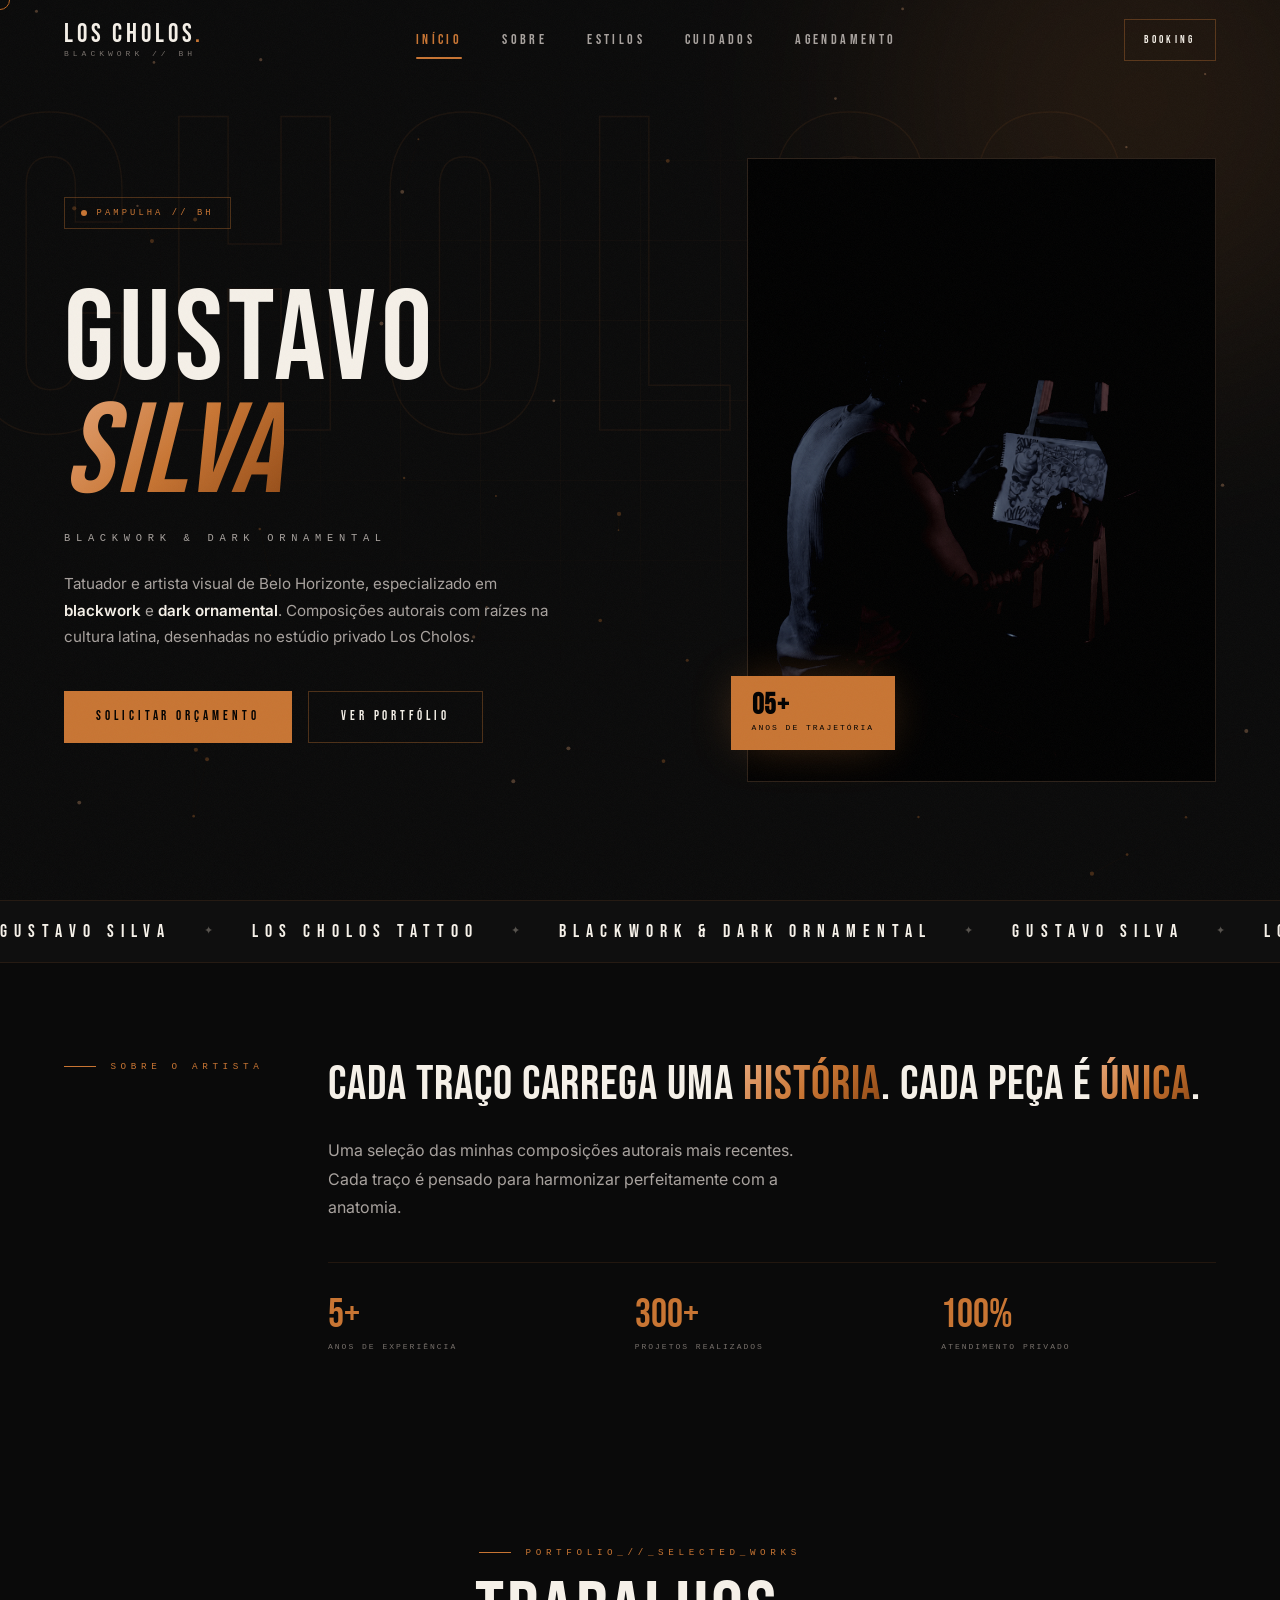
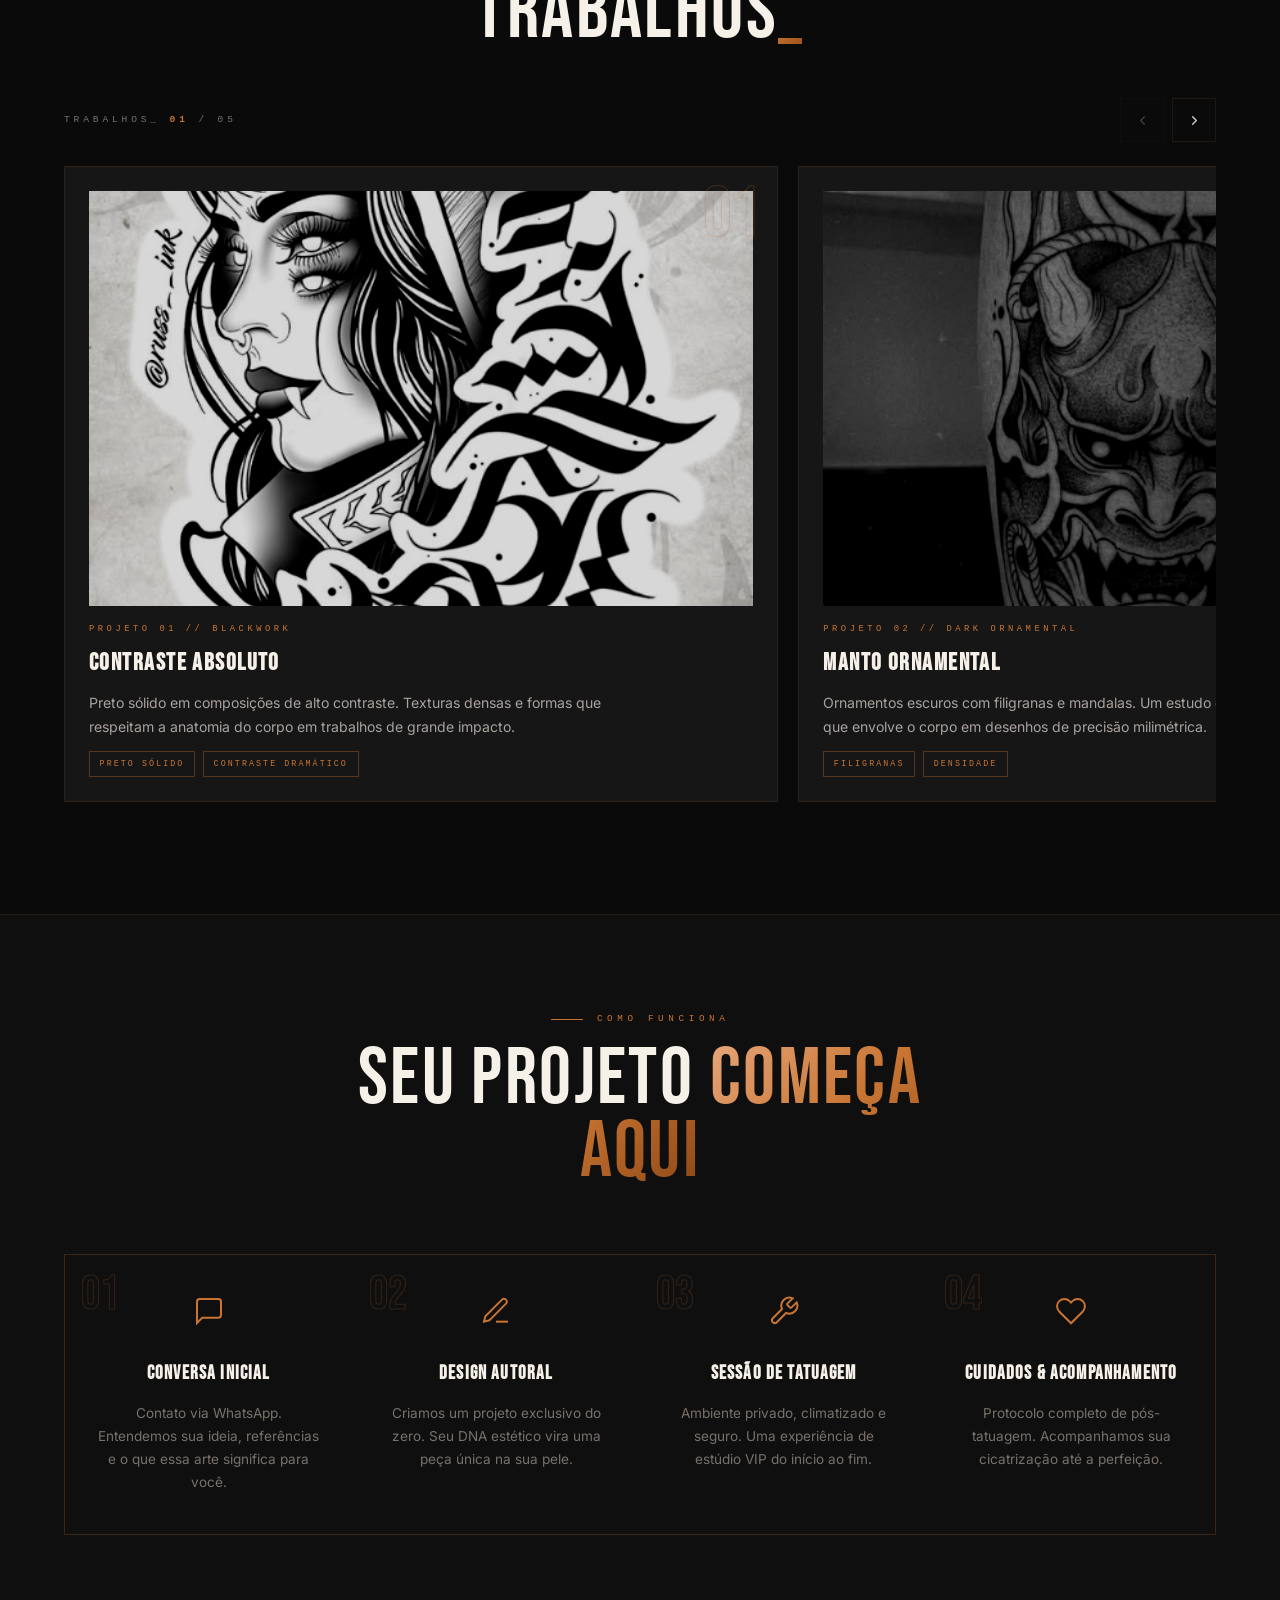
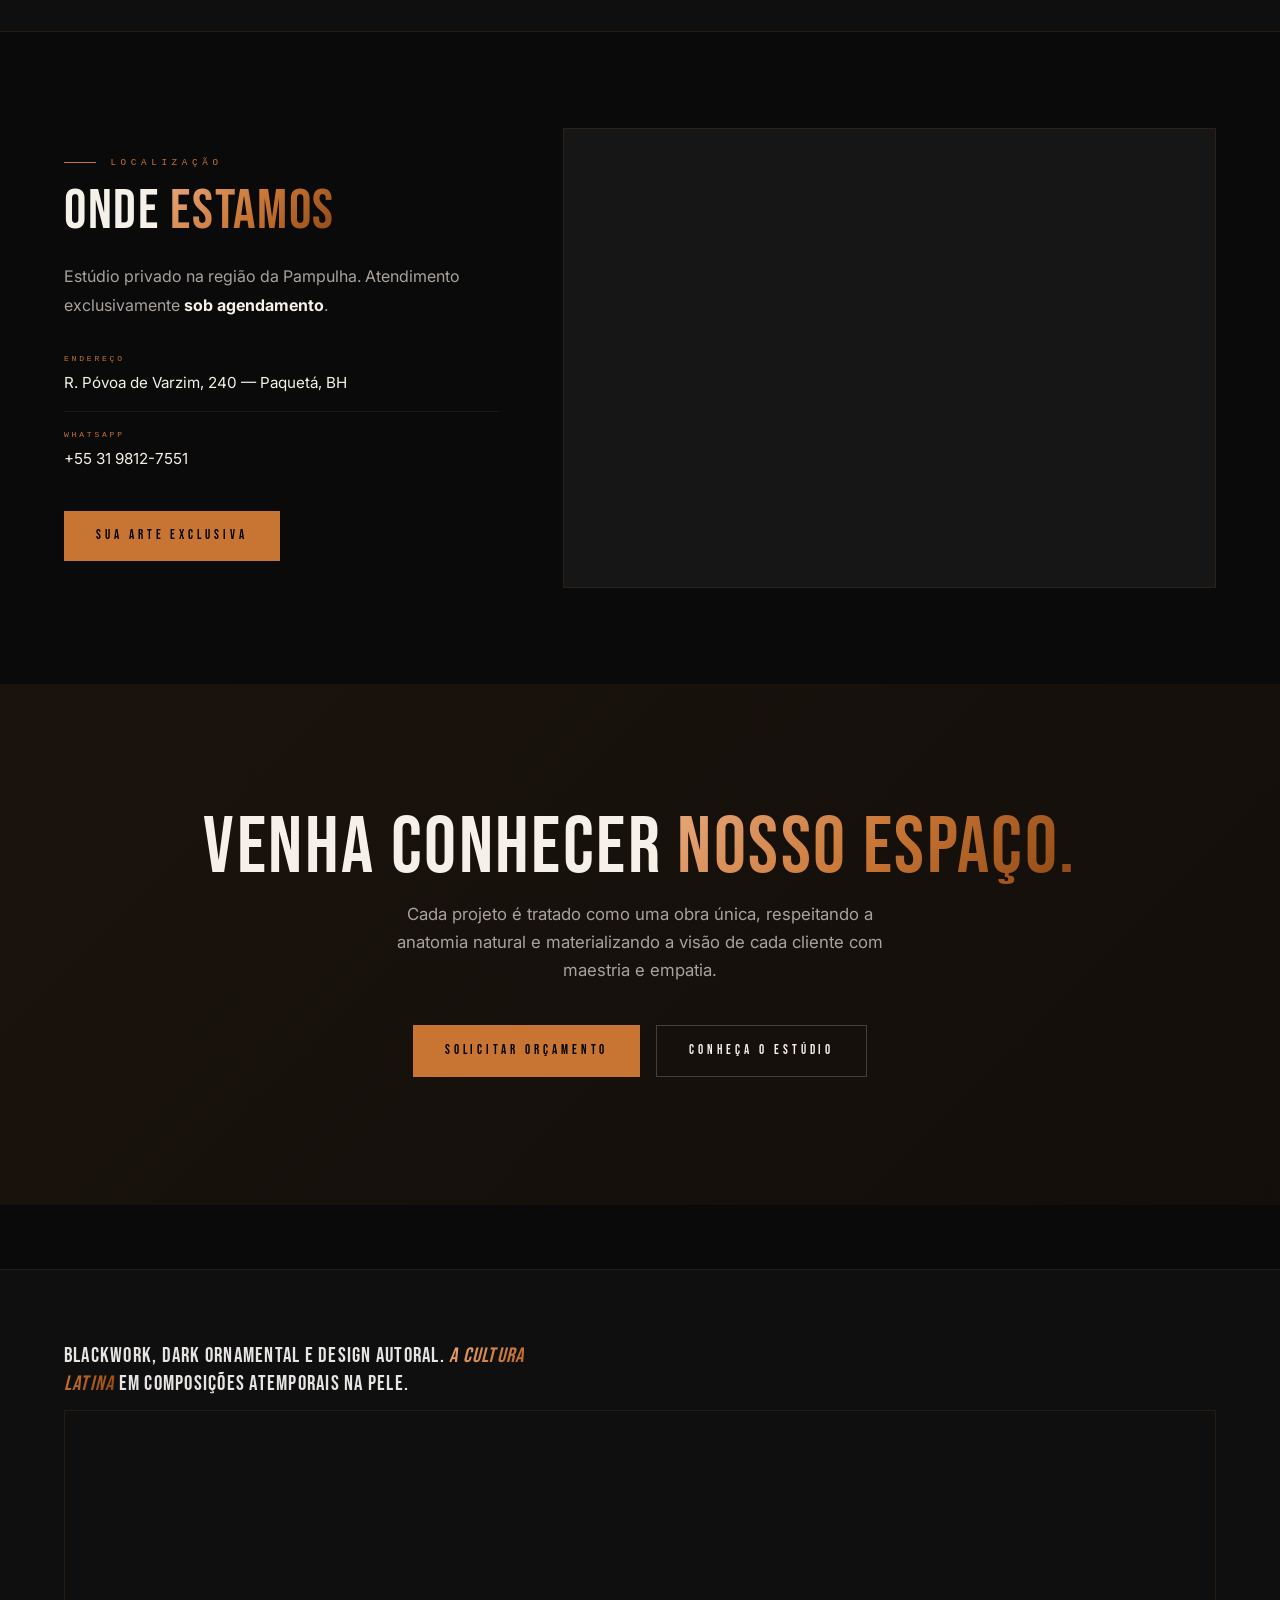
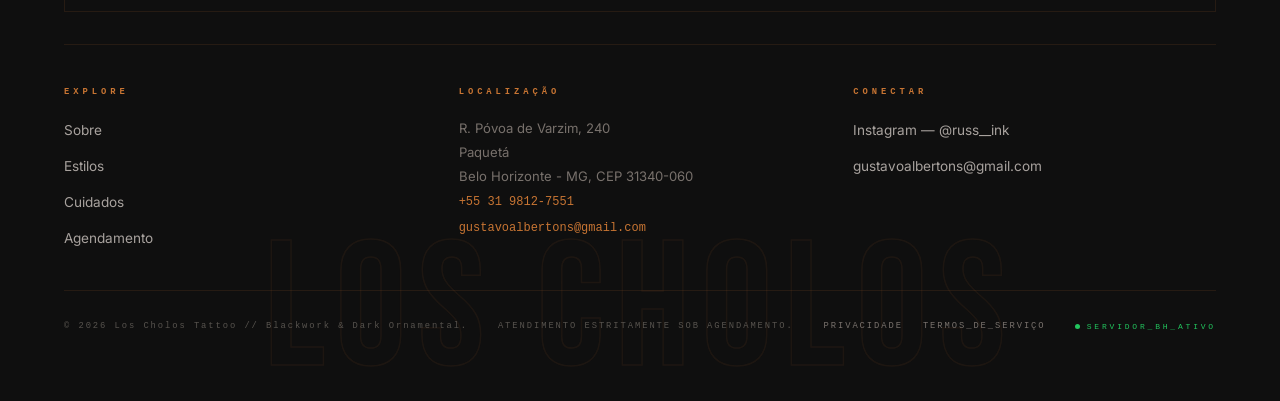
==== index.html @ 82af5a92 "Make phone numbers link to WhatsApp and addresses link to Google Maps" ====
<!DOCTYPE html>
<html lang="pt-BR">
<head>
  <meta charset="UTF-8" />
  <meta name="viewport" content="width=device-width, initial-scale=1.0" />
  <title>Los Cholos Tattoo | Gustavo Silva — Blackwork & Dark Ornamental</title>
  <meta name="description" content="Estúdio privado de tatuagem em Belo Horizonte. Gustavo Silva, especialista em blackwork e dark ornamental. Cultura latina e design autoral. Atendimento sob agendamento." />
  <link rel="icon" href="data:image/svg+xml,%3Csvg xmlns='http://www.w3.org/2000/svg' viewBox='0 0 24 24' fill='%23C87533' stroke='%23000000' stroke-width='1.5' stroke-linecap='round' stroke-linejoin='round'%3E%3Cpath d='M11.562 3.266a.5.5 0 0 1 .876 0L15.39 8.87a1 1 0 0 0 1.516.294L21.183 5.5a.5.5 0 0 1 .798.519l-2.834 10.246a1 1 0 0 1-.956.734H5.81a1 1 0 0 1-.957-.734L2.02 6.02a.5.5 0 0 1 .798-.518l4.276 3.664a1 1 0 0 0 1.516-.294z'/%3E%3C/svg%3E" />
  <link rel="preconnect" href="https://fonts.googleapis.com">
  <link rel="preconnect" href="https://fonts.gstatic.com" crossorigin>
  <link rel="stylesheet" href="https://fonts.googleapis.com/css2?family=Bebas+Neue&family=Inter:wght@300;400;500;600;700&display=swap" />
  <link rel="stylesheet" href="css/style.css" />
</head>
<body data-page="home">

  <!-- ================= PARTICLES CANVAS ================= -->
  <canvas id="particles-canvas"></canvas>

  <!-- ================= HERO ================= -->
  <section class="hero">
    <span class="watermark wm-hero">CHOLOS</span>
    <span class="grid-bg"></span>
    <span class="blob" style="width:520px;height:520px;top:-160px;right:-120px"></span>

    <div class="container">
      <div class="hero-inner">
        <div>
          <div class="badge hero-badge reveal"><span class="dot"></span> PAMPULHA // BH</div>
          <h1 class="h-hero reveal" style="--rd:.1s">Gustavo<br /><span class="grad ital">Silva</span></h1>
          <div class="hero-sub reveal" style="--rd:.2s">Blackwork &amp; Dark Ornamental</div>
          <p class="hero-bio reveal" style="--rd:.3s">
            Tatuador e artista visual de Belo Horizonte, especializado em <strong>blackwork</strong> e <strong>dark ornamental</strong>. Composições autorais com raízes na cultura latina, desenhadas no estúdio privado Los Cholos.
          </p>
          <div class="hero-cta reveal" style="--rd:.4s">
            <a class="btn" data-wa="Olá Gustavo, gostaria de solicitar um orçamento!" target="_blank" rel="noopener">Solicitar Orçamento</a>
            <a class="btn btn-outline" href="https://www.instagram.com/russ__ink/" target="_blank" rel="noopener">Ver Portfólio</a>
          </div>
        </div>

        <div class="hero-visual reveal" style="--rd:.2s">
          <div class="hero-img-wrap frame">
            <img class="hero-img" src="img/artista.png" alt="Gustavo Silva — Tatuador" />
          </div>
          <div class="float-badge">
            <b>05+</b>
            <span>Anos de Trajetória</span>
          </div>
        </div>
      </div>
    </div>
  </section>

  <!-- ================= MARQUEE ================= -->
  <div class="marquee" aria-hidden="true">
    <div class="marquee-track">
      <div class="marquee-group" style="display:flex">
        <span class="marquee-item"><em>Gustavo Silva</em> <span class="star">✦</span> <em>Los Cholos Tattoo</em> <span class="star">✦</span> <em>Blackwork &amp; Dark Ornamental</em> <span class="star">✦</span></span>
        <span class="marquee-item"><em>Gustavo Silva</em> <span class="star">✦</span> <em>Los Cholos Tattoo</em> <span class="star">✦</span> <em>Blackwork &amp; Dark Ornamental</em> <span class="star">✦</span></span>
      </div>
    </div>
  </div>

  <!-- ================= INTRO TEXT ================= -->
  <section class="section intro-section">
    <div class="container">
      <div class="intro-grid">
        <div class="intro-left reveal">
          <span class="eyebrow">Sobre o Artista</span>
        </div>
        <div class="intro-right">
          <h2 class="intro-title reveal" style="--rd:.1s">
            Cada traço carrega uma <span class="grad">história</span>. Cada peça é <span class="grad">única</span>.
          </h2>
          <p class="intro-text reveal" style="--rd:.2s">
            Uma seleção das minhas composições autorais mais recentes. Cada traço é pensado para harmonizar perfeitamente com a anatomia.
          </p>
          <div class="intro-stats reveal" style="--rd:.3s">
            <div class="intro-stat">
              <span class="intro-stat-num" data-count="5" data-suffix="+">0</span>
              <span class="intro-stat-label">Anos de Experiência</span>
            </div>
            <div class="intro-stat">
              <span class="intro-stat-num" data-count="300" data-suffix="+">0</span>
              <span class="intro-stat-label">Projetos Realizados</span>
            </div>
            <div class="intro-stat">
              <span class="intro-stat-num" data-count="100" data-suffix="%">0</span>
              <span class="intro-stat-label">Atendimento Privado</span>
            </div>
          </div>
        </div>
      </div>
    </div>
  </section>

  <!-- ================= FEATURED WORK ================= -->
  <section class="section featured-section">
    <div class="container">
      <div class="featured-header">
        <span class="eyebrow reveal">Portfolio_//_Selected_Works</span>
        <h2 class="h-section reveal" style="--rd:.1s;margin-top:1rem">
          Trabalhos<span class="grad">_</span>
        </h2>
      </div>
      
      <div class="slider reveal" id="projects-slider" data-slider>
        <div class="slider-head">
          <span class="slider-count">Trabalhos_ <b data-slider-current>01</b> / 05</span>
          <div class="slider-nav">
            <button class="slider-btn" data-slider-prev aria-label="Anterior"><svg viewBox="0 0 24 24" fill="none" stroke="currentColor" stroke-width="2" stroke-linecap="round" stroke-linejoin="round"><path d="m15 18-6-6 6-6"/></svg></button>
            <button class="slider-btn" data-slider-next aria-label="Próximo"><svg viewBox="0 0 24 24" fill="none" stroke="currentColor" stroke-width="2" stroke-linecap="round" stroke-linejoin="round"><path d="m9 18 6-6-6-6"/></svg></button>
          </div>
        </div>
        <div class="slider-viewport" data-slider-viewport></div>
      </div>
    </div>
  </section>

  <!-- ================= PROCESSO ================= -->
  <section class="section process-section" style="background:var(--bg-2);border-top:1px solid var(--line);border-bottom:1px solid var(--line)">
    <div class="container">
      <div class="process-header">
        <span class="eyebrow reveal" style="justify-content:center">Como Funciona</span>
        <h2 class="h-section reveal" style="--rd:.1s;margin-top:1rem;text-align:center">
          Seu Projeto <span class="grad">Começa Aqui</span>
        </h2>
      </div>
      
      <div class="process-grid stagger">
        <div class="process-step hover-lift hover-glow" data-cursor="Saiba">
          <div class="process-step-num">01</div>
          <div class="process-step-icon">
            <svg viewBox="0 0 24 24" fill="none" stroke="currentColor" stroke-width="1.5"><path d="M21 15a2 2 0 0 1-2 2H7l-4 4V5a2 2 0 0 1 2-2h14a2 2 0 0 1 2 2z"/></svg>
          </div>
          <h3>Conversa Inicial</h3>
          <p>Contato via WhatsApp. Entendemos sua ideia, referências e o que essa arte significa para você.</p>
        </div>
        
        <div class="process-step hover-lift hover-glow" data-cursor="Veja">
          <div class="process-step-num">02</div>
          <div class="process-step-icon">
            <svg viewBox="0 0 24 24" fill="none" stroke="currentColor" stroke-width="1.5"><path d="M12 20h9"/><path d="M16.5 3.5a2.121 2.121 0 0 1 3 3L7 19l-4 1 1-4L16.5 3.5z"/></svg>
          </div>
          <h3>Design Autoral</h3>
          <p>Criamos um projeto exclusivo do zero. Seu DNA estético vira uma peça única na sua pele.</p>
        </div>
        
        <div class="process-step hover-lift hover-glow" data-cursor="Sinta">
          <div class="process-step-num">03</div>
          <div class="process-step-icon">
            <svg viewBox="0 0 24 24" fill="none" stroke="currentColor" stroke-width="1.5"><path d="M14.7 6.3a1 1 0 0 0 0 1.4l1.6 1.6a1 1 0 0 0 1.4 0l3.77-3.77a6 6 0 0 1-7.94 7.94l-6.91 6.91a2.12 2.12 0 0 1-3-3l6.91-6.91a6 6 0 0 1 7.94-7.94l-3.76 3.76z"/></svg>
          </div>
          <h3>Sessão de Tatuagem</h3>
          <p>Ambiente privado, climatizado e seguro. Uma experiência de estúdio VIP do início ao fim.</p>
        </div>
        
        <div class="process-step hover-lift hover-glow" data-cursor="Cuide">
          <div class="process-step-num">04</div>
          <div class="process-step-icon">
            <svg viewBox="0 0 24 24" fill="none" stroke="currentColor" stroke-width="1.5"><path d="M20.84 4.61a5.5 5.5 0 0 0-7.78 0L12 5.67l-1.06-1.06a5.5 5.5 0 0 0-7.78 7.78l1.06 1.06L12 21.23l7.78-7.78 1.06-1.06a5.5 5.5 0 0 0 0-7.78z"/></svg>
          </div>
          <h3>Cuidados & Acompanhamento</h3>
          <p>Protocolo completo de pós-tatuagem. Acompanhamos sua cicatrização até a perfeição.</p>
        </div>
      </div>
    </div>
  </section>

  <!-- ================= LOCALIZAÇÃO ================= -->
  <section class="section">
    <div class="container">
      <div class="location-grid">
        <div class="location-info reveal">
          <span class="eyebrow">Localização</span>
          <h2 class="h-section" style="margin-top:1rem;font-size:clamp(2rem,5vw,3.5rem)">
            Onde <span class="grad">Estamos</span>
          </h2>
          <p style="color:var(--stone-400);margin-top:1.5rem;line-height:1.8">
            Estúdio privado na região da Pampulha. Atendimento exclusivamente <strong style="color:var(--cream)">sob agendamento</strong>.
          </p>
          <div class="location-details" style="margin-top:2rem">
            <div class="location-detail">
              <span class="location-detail-label">Endereço</span>
              <span class="location-detail-value"><a href="https://maps.google.com/?q=R.+Póvoa+de+Varzim+240+Paquetá+Belo+Horizonte+MG" target="_blank" rel="noopener" style="color:inherit;text-decoration:none">R. Póvoa de Varzim, 240 — Paquetá, BH</a></span>
            </div>
            <div class="location-detail">
              <span class="location-detail-label">WhatsApp</span>
              <span class="location-detail-value"><a href="https://wa.me/553198127551" target="_blank" rel="noopener" style="color:inherit;text-decoration:none">+55 31 9812-7551</a></span>
            </div>
          </div>
          <div style="margin-top:2.5rem">
            <a class="btn" data-wa="Olá Gustavo, gostaria de agendar!" target="_blank" rel="noopener">Sua Arte Exclusiva</a>
          </div>
        </div>
        <div class="location-map reveal" style="--rd:.15s">
          <div class="frame" style="overflow:hidden">
            <iframe 
              src="https://maps.google.com/maps?q=-19.870195,-43.992950&t=&z=17&ie=UTF8&iwloc=&output=embed" 
              width="100%" 
              height="450" 
              style="border:0;filter:grayscale(0.8) brightness(0.9) contrast(1.1)" 
              allowfullscreen="" 
              loading="lazy" 
              referrerpolicy="no-referrer-when-downgrade"
              title="Los Cholos Tattoo — Localização">
            </iframe>
          </div>
        </div>
      </div>
    </div>
  </section>

  <!-- ================= CTA FINAL ================= -->
  <section class="cta-final">
    <div class="cta-final-bg"></div>
    <div class="container" style="text-align:center;position:relative;z-index:1">
      <h2 class="cta-final-title reveal">
        Venha conhecer <span class="grad">Nosso Espaço.</span>
      </h2>
      <p class="cta-final-text reveal" style="--rd:.1s">
        Cada projeto é tratado como uma obra única, respeitando a anatomia natural e materializando a visão de cada cliente com maestria e empatia.
      </p>
      <div class="cta-final-buttons reveal" style="--rd:.2s">
        <a class="btn magnetic" data-cursor="Agendar" data-wa="Olá Gustavo, gostaria de solicitar um orçamento para conhecer o estúdio!" target="_blank" rel="noopener"><span class="magnetic-inner">Solicitar Orçamento</span></a>
        <a class="btn btn-ghost magnetic" data-cursor="Conheça" href="sobre.html"><span class="magnetic-inner">Conheça o Estúdio</span></a>
      </div>
    </div>
  </section>

  <script src="js/data.js"></script>
  <script src="js/main.js"></script>
  <script src="js/particles.js"></script>
</body>
</html>
---- css/style.css ----
/* =========================================================
   LOS CHOLOS TATTOO — Gustavo Silva
   Redesign: Copper / Terracotta palette
   Accent: #C87533 copper | Base: #0a0a0a
   ========================================================= */

@import url('https://fonts.googleapis.com/css2?family=Bebas+Neue&family=Inter:wght@300;400;500;600;700&display=swap');

:root {
  --bg: #0a0a0a;
  --bg-2: #0f0f0f;
  --bg-3: #161616;
  --copper: #C87533;
  --copper-light: #E8A87C;
  --copper-dark: #8B4513;
  --cream: #F5F0E8;
  --white: #ffffff;
  --stone-200: #e7e5e4;
  --stone-300: #d6d3d1;
  --stone-400: #a8a29e;
  --stone-500: #78716c;
  --stone-600: #57534e;
  --stone-800: #292524;
  --red: #ef4444;
  --line: rgba(200, 117, 51, 0.12);
  --line-strong: rgba(200, 117, 51, 0.35);
  --font-display: 'Bebas Neue', Impact, 'Arial Black', sans-serif;
  --font-body: 'Inter', ui-sans-serif, system-ui, sans-serif;
  --font-mono: 'SF Mono', 'Fira Code', 'Cascadia Code', monospace;
  --ease: cubic-bezier(0.16, 1, 0.3, 1);
  --ease-out: cubic-bezier(0.22, 1, 0.36, 1);
}

*, *::before, *::after { box-sizing: border-box; margin: 0; padding: 0; }

html { scroll-behavior: smooth; }

body {
  background: var(--bg);
  color: var(--cream);
  font-family: var(--font-body);
  -webkit-font-smoothing: antialiased;
  overflow-x: hidden;
  line-height: 1.65;
  font-weight: 400;
}

img, video { display: block; max-width: 100%; }

a { color: inherit; text-decoration: none; }

button { font: inherit; color: inherit; background: none; border: 0; cursor: pointer; }

::selection { background: var(--copper); color: #000; }

/* ---------- noise overlay ---------- */
.noise {
  position: fixed;
  inset: 0;
  z-index: 9999;
  pointer-events: none;
  opacity: 0.035;
  background-image: url("data:image/svg+xml,%3Csvg viewBox='0 0 256 256' xmlns='http://www.w3.org/2000/svg'%3E%3Cfilter id='n'%3E%3CfeTurbulence type='fractalNoise' baseFrequency='0.9' numOctaves='4' stitchTiles='stitch'/%3E%3C/filter%3E%3Crect width='100%25' height='100%25' filter='url(%23n)' opacity='1'/%3E%3C/svg%3E");
  background-size: 180px;
}

/* ---------- grid background ---------- */
.grid-bg {
  position: absolute;
  inset: 0;
  pointer-events: none;
  background-image:
    linear-gradient(to right, rgba(200, 117, 51, 0.04) 1px, transparent 1px),
    linear-gradient(to bottom, rgba(200, 117, 51, 0.04) 1px, transparent 1px);
  background-size: 80px 80px;
  mask-image: radial-gradient(ellipse 60% 50% at 50% 40%, #000 20%, transparent 70%);
  -webkit-mask-image: radial-gradient(ellipse 60% 50% at 50% 40%, #000 20%, transparent 70%);
}

/* ---------- blob ---------- */
.blob {
  position: absolute;
  border-radius: 50%;
  filter: blur(120px);
  pointer-events: none;
  opacity: 0.12;
  background: var(--copper);
}

/* ---------- layout ---------- */
.container { width: 100%; max-width: 78rem; margin: 0 auto; padding: 0 1.5rem; }
@media (min-width: 1024px) { .container { padding: 0 3rem; } }

.grid-2 { display: grid; gap: 3rem; align-items: start; }
@media (min-width: 1024px) { .grid-2 { grid-template-columns: 1fr 1fr; gap: 4rem; } }

.grid-3 { display: grid; gap: 1.5rem; }
@media (min-width: 768px) { .grid-3 { grid-template-columns: repeat(3, 1fr); } }

section { position: relative; }

/* ---------- HEADER ---------- */
.site-header {
  position: fixed;
  top: 0; left: 0; right: 0;
  z-index: 100;
  transition: all 0.5s var(--ease);
  border-bottom: 1px solid transparent;
}
.site-header.scrolled {
  background: rgba(10, 10, 10, 0.92);
  -webkit-backdrop-filter: blur(20px);
  backdrop-filter: blur(20px);
  border-color: var(--line);
}
.header-inner {
  display: flex;
  align-items: center;
  justify-content: space-between;
  height: 80px;
}

/* logo */
.logo { display: flex; flex-direction: column; line-height: 1; gap: 3px; }
.logo-name {
  font-family: var(--font-display);
  font-size: 1.6rem;
  letter-spacing: 0.15em;
  text-transform: uppercase;
  color: var(--cream);
}
.logo-name .dot { color: var(--copper); }
.logo-tag {
  font-family: var(--font-mono);
  font-size: 0.5rem;
  letter-spacing: 0.5em;
  color: var(--stone-500);
  text-transform: uppercase;
}

/* nav */
.nav-desktop { display: none; align-items: center; gap: 2.5rem; }
.nav-link {
  position: relative;
  font-family: var(--font-display);
  font-size: 0.85rem;
  letter-spacing: 0.25em;
  text-transform: uppercase;
  color: var(--stone-400);
  padding: 0.5rem 0;
  transition: color 0.3s;
}
.nav-link:hover { color: var(--white); }
.nav-link.active { color: var(--copper); }
.nav-link.active::after {
  content: "";
  position: absolute;
  left: 0; right: 0; bottom: 0;
  height: 2px;
  background: var(--copper);
  border-radius: 1px;
}

.header-actions { display: flex; align-items: center; gap: 1rem; }
.header-actions .icon-link { color: var(--stone-300); transition: color 0.3s; display: none; }
.header-actions .icon-link:hover { color: var(--copper); }

/* ---------- BUTTONS ---------- */
.btn {
  position: relative;
  display: inline-flex;
  align-items: center;
  justify-content: center;
  gap: 0.6rem;
  padding: 0.9rem 2rem;
  background: var(--copper);
  color: #000;
  font-family: var(--font-display);
  font-size: 0.82rem;
  letter-spacing: 0.3em;
  text-transform: uppercase;
  border-radius: 0;
  overflow: hidden;
  isolation: isolate;
  transition: all 0.4s var(--ease);
  white-space: nowrap;
}
.btn::before {
  content: "";
  position: absolute;
  inset: 0;
  z-index: -1;
  background: var(--copper-dark);
  transform: scaleX(0);
  transform-origin: right;
  transition: transform 0.5s var(--ease);
}
.btn:hover { color: var(--cream); }
.btn:hover::before { transform: scaleX(1); transform-origin: left; }
.btn svg { width: 14px; height: 14px; flex-shrink: 0; }

.btn-outline {
  background: transparent;
  color: var(--cream);
  border: 1px solid var(--line-strong);
}
.btn-outline::before { background: var(--copper); }
.btn-outline:hover { color: #000; }

.btn-sm { padding: 0.65rem 1.2rem; font-size: 0.7rem; }

/* burger */
.burger {
  display: flex;
  flex-direction: column;
  gap: 5px;
  padding: 8px;
}
.burger span {
  width: 24px; height: 2px;
  background: var(--cream);
  transition: transform 0.4s var(--ease), opacity 0.3s;
  border-radius: 1px;
}
.burger.open span:nth-child(1) { transform: translateY(7px) rotate(45deg); }
.burger.open span:nth-child(2) { opacity: 0; }
.burger.open span:nth-child(3) { transform: translateY(-7px) rotate(-45deg); }

@media (min-width: 1024px) {
  .nav-desktop { display: flex; }
  .header-actions .icon-link { display: inline-flex; }
  .burger { display: none; }
}

/* ---------- MOBILE DRAWER ---------- */
.drawer {
  position: fixed;
  inset: 0;
  z-index: 99;
  background: rgba(10, 10, 10, 0.98);
  -webkit-backdrop-filter: blur(24px);
  backdrop-filter: blur(24px);
  display: flex;
  flex-direction: column;
  justify-content: space-between;
  padding: 100px 2rem 2.5rem;
  transform: translateX(100%);
  transition: transform 0.6s var(--ease-out);
}
.drawer.open { transform: translateX(0); }
.drawer-nav { display: flex; flex-direction: column; gap: 0.25rem; }
.drawer-nav a {
  font-family: var(--font-display);
  font-size: 2.8rem;
  letter-spacing: 0.08em;
  text-transform: uppercase;
  padding: 0.35rem 0;
  color: var(--stone-400);
  transition: color 0.3s, transform 0.3s var(--ease);
  display: flex;
  align-items: baseline;
  gap: 1rem;
}
.drawer-nav a small {
  font-family: var(--font-mono);
  font-size: 0.55rem;
  letter-spacing: 0.2em;
  color: var(--copper);
}
.drawer-nav a:hover, .drawer-nav a.active { color: var(--white); transform: translateX(10px); }
.drawer-social {
  border-top: 1px solid var(--line);
  padding-top: 1.5rem;
  display: flex;
  flex-direction: column;
  gap: 0.75rem;
}
.drawer-social .label {
  font-family: var(--font-mono);
  font-size: 0.55rem;
  letter-spacing: 0.4em;
  color: var(--stone-500);
}
.drawer-social a {
  font-family: var(--font-display);
  letter-spacing: 0.15em;
  color: var(--stone-300);
}
.drawer-social a:hover { color: var(--copper); }

/* ---------- BADGES ---------- */
.badge {
  display: inline-flex;
  align-items: center;
  gap: 0.6rem;
  padding: 0.5rem 1rem;
  border: 1px solid var(--line-strong);
  font-family: var(--font-mono);
  font-size: 0.55rem;
  letter-spacing: 0.35em;
  text-transform: uppercase;
  color: var(--copper);
}
.badge .dot {
  width: 6px; height: 6px;
  border-radius: 50%;
  background: var(--copper);
  animation: pulse 2s infinite;
}
@keyframes pulse {
  0%, 100% { box-shadow: 0 0 0 0 rgba(200, 117, 51, 0.5); opacity: 1; }
  50% { box-shadow: 0 0 0 6px rgba(200, 117, 51, 0); opacity: 0.6; }
}

.eyebrow {
  font-family: var(--font-mono);
  font-size: 0.58rem;
  letter-spacing: 0.5em;
  text-transform: uppercase;
  color: var(--copper);
  display: flex;
  align-items: center;
  gap: 0.9rem;
}
.eyebrow::before { content: ""; width: 32px; height: 1px; background: var(--copper); }

/* ---------- HEADINGS ---------- */
.grad {
  background: linear-gradient(135deg, var(--copper-light) 0%, var(--copper) 50%, var(--copper-dark) 100%);
  -webkit-background-clip: text;
  background-clip: text;
  color: transparent;
}

.h-hero {
  font-family: var(--font-display);
  font-size: clamp(3.5rem, 11vw, 8rem);
  font-weight: 400;
  line-height: 0.88;
  letter-spacing: 0.04em;
  text-transform: uppercase;
}
.h-hero .ital { font-style: italic; letter-spacing: 0.02em; }

.h-section {
  font-family: var(--font-display);
  font-size: clamp(2.6rem, 7vw, 5rem);
  font-weight: 400;
  line-height: 0.92;
  letter-spacing: 0.03em;
  text-transform: uppercase;
}
.h-page {
  font-family: var(--font-display);
  font-size: clamp(3rem, 8vw, 6rem);
  font-weight: 400;
  line-height: 0.88;
  letter-spacing: 0.04em;
  text-transform: uppercase;
}

/* ---------- WATERMARK ---------- */
.watermark {
  position: absolute;
  z-index: 0;
  font-family: var(--font-display);
  font-weight: 400;
  line-height: 1;
  letter-spacing: 0.06em;
  color: transparent;
  -webkit-text-stroke: 1.5px rgba(200, 117, 51, 0.08);
  opacity: 1;
  pointer-events: none;
  user-select: none;
  white-space: nowrap;
}
.wm-hero { top: 8%; left: -3%; font-size: 35vw; }
.wm-page { top: 5%; right: -5%; font-size: 28vw; }
.wm-footer { font-size: 14vw; left: 50%; transform: translateX(-50%); bottom: 0; }

/* ---------- HERO ---------- */
.hero {
  min-height: 100vh;
  display: flex;
  align-items: center;
  padding: 100px 0 60px;
  overflow: hidden;
}
.hero-inner {
  position: relative;
  z-index: 1;
  display: grid;
  gap: 3rem;
  align-items: center;
}
@media (min-width: 1024px) { .hero-inner { grid-template-columns: 1.15fr 0.85fr; } }

.hero-badge { margin-bottom: 2rem; }

.hero h1 { margin: 1.5rem 0 1.2rem; }

.hero-sub {
  font-family: var(--font-mono);
  font-size: 0.65rem;
  letter-spacing: 0.55em;
  text-transform: uppercase;
  color: var(--stone-400);
}

.hero-bio {
  color: var(--stone-400);
  max-width: 32rem;
  margin: 1.5rem 0 2.5rem;
  font-size: 0.95rem;
  line-height: 1.75;
}
.hero-bio strong { color: var(--cream); font-weight: 600; }

.hero-cta { display: flex; flex-wrap: wrap; gap: 1rem; }

/* artist portrait */
.hero-visual { position: relative; }
.hero-img-wrap {
  position: relative;
  overflow: hidden;
}
.hero-img-wrap::after {
  content: "";
  position: absolute; inset: 0;
  background: linear-gradient(to top, var(--bg) 2%, transparent 35%);
}
.hero-img {
  width: 100%;
  aspect-ratio: 3 / 4;
  object-fit: cover;
  filter: grayscale(0.85) brightness(0.8) contrast(1.15);
  transition: filter 0.8s var(--ease);
}
.hero-img-wrap:hover .hero-img { filter: grayscale(0) brightness(1) contrast(1); }

.float-badge {
  position: absolute;
  left: -1rem; bottom: 2rem;
  background: var(--copper);
  color: #000;
  padding: 1rem 1.3rem;
  display: flex;
  flex-direction: column;
  z-index: 2;
  animation: float 6s ease-in-out infinite;
  box-shadow: 0 0 50px -12px rgba(200, 117, 51, 0.45);
}
.float-badge b {
  font-family: var(--font-display);
  font-size: 1.8rem;
  letter-spacing: 0.02em;
  line-height: 1;
}
.float-badge span {
  font-family: var(--font-mono);
  font-size: 0.5rem;
  letter-spacing: 0.25em;
  text-transform: uppercase;
}
@keyframes float { 0%, 100% { transform: translateY(0); } 50% { transform: translateY(-10px); } }

/* ---------- MARQUEE ---------- */
.marquee {
  overflow: hidden;
  border-top: 1px solid var(--line);
  border-bottom: 1px solid var(--line);
  padding: 1rem 0;
  background: var(--bg-2);
}
.marquee-track {
  display: flex;
  width: max-content;
  animation: marquee 35s linear infinite;
}
.marquee:hover .marquee-track { animation-play-state: paused; }
.marquee-item {
  display: flex;
  align-items: center;
  gap: 2rem;
  padding-right: 2rem;
  font-family: var(--font-display);
  font-size: 1.1rem;
  letter-spacing: 0.4em;
  text-transform: uppercase;
  color: var(--copper);
  white-space: nowrap;
}
.marquee-item em { font-style: normal; color: var(--cream); }
.marquee-item .star { color: var(--stone-600); font-size: 0.7rem; }
@keyframes marquee { to { transform: translateX(-50%); } }

/* ---------- REVEAL ---------- */
.reveal {
  opacity: 0;
  transform: translateY(24px);
  transition: opacity 0.8s var(--ease-out), transform 0.8s var(--ease-out);
  transition-delay: var(--rd, 0s);
}
.reveal.is-visible { opacity: 1; transform: none; }

/* ---------- SECTION ---------- */
.section { padding: 6rem 0; }
.section-head { margin-bottom: 3rem; }
.section-head .eyebrow { margin-bottom: 1.2rem; }

/* ---------- FRAME / CARD ---------- */
.frame {
  position: relative;
  border: 1px solid var(--line);
  background: var(--bg-3);
  transition: border-color 0.5s var(--ease), transform 0.5s var(--ease);
}
.frame:hover { border-color: var(--line-strong); }

.frame::before, .frame::after {
  content: "";
  position: absolute;
  width: 0; height: 0;
  border: 2px solid var(--copper);
  opacity: 0;
  transition: all 0.5s var(--ease);
  z-index: 3;
  pointer-events: none;
}
.frame::before { top: -2px; left: -2px; border-right: 0; border-bottom: 0; }
.frame::after { bottom: -2px; right: -2px; border-left: 0; border-top: 0; }
.frame:hover::before, .frame:hover::after { width: 40px; height: 40px; opacity: 1; }

.overlay-slide {
  position: relative;
  overflow: hidden;
}
.overlay-slide::before {
  content: "";
  position: absolute;
  inset: 0;
  z-index: 1;
  background: linear-gradient(to bottom, rgba(200, 117, 51, 0.1), transparent);
  transform: translateY(-101%);
  transition: transform 0.6s var(--ease);
  pointer-events: none;
}
.overlay-slide:hover::before { transform: translateY(0); }

/* ---------- NUMBERED LIST ---------- */
.num-list { display: grid; gap: 0; }
.num-item {
  display: grid;
  grid-template-columns: auto 1fr;
  gap: 1.5rem;
  padding: 1.5rem 0;
  border-bottom: 1px solid var(--line);
  transition: border-color 0.4s;
}
.num-item:first-child { padding-top: 0; }
.num-item:hover { border-color: var(--line-strong); }
.num-item .n {
  font-family: var(--font-mono);
  font-size: 0.65rem;
  letter-spacing: 0.2em;
  color: var(--copper);
  padding-top: 0.3rem;
}
.num-item h3 {
  font-family: var(--font-display);
  font-size: 1.3rem;
  letter-spacing: 0.06em;
  text-transform: uppercase;
  margin-bottom: 0.35rem;
}
.num-item p { color: var(--stone-500); max-width: 38rem; font-size: 0.9rem; line-height: 1.7; }

/* ---------- TAGS ---------- */
.tags { display: flex; flex-wrap: wrap; gap: 0.5rem; margin-top: 0.75rem; }
.tag {
  font-family: var(--font-mono);
  font-size: 0.52rem;
  letter-spacing: 0.25em;
  text-transform: uppercase;
  border: 1px solid var(--line-strong);
  color: var(--copper);
  padding: 0.35rem 0.6rem;
  transition: all 0.3s;
}
.tag:hover { background: var(--copper); color: #000; }

/* ---------- GALLERY ---------- */
.gallery-grid {
  display: grid;
  grid-template-columns: repeat(auto-fit, minmax(220px, 1fr));
  gap: 1rem;
}

.gallery-item { overflow: hidden; position: relative; }
.gallery-item img {
  width: 100%;
  aspect-ratio: 3 / 4;
  object-fit: cover;
  filter: grayscale(0.8) brightness(0.82) contrast(1.12);
  transition: filter 0.6s var(--ease), transform 0.8s var(--ease);
}
.gallery-item:hover img { filter: grayscale(0) brightness(1) contrast(1); transform: scale(1.03); }

/* ---------- SLIDER ---------- */
.slider { position: relative; }
.slider-viewport {
  display: flex;
  overflow-x: auto;
  scroll-snap-type: x mandatory;
  gap: 1.25rem;
  padding-bottom: 1rem;
  scrollbar-width: none;
  scroll-behavior: smooth;
}
.slider-viewport::-webkit-scrollbar { display: none; }
.slide {
  scroll-snap-align: start;
  flex: 0 0 100%;
  max-width: 100%;
}
@media (min-width: 768px) { .slide { flex: 0 0 62%; } }

.slider-head { display: flex; align-items: center; justify-content: space-between; margin-bottom: 1.5rem; }
.slider-count {
  font-family: var(--font-mono);
  font-size: 0.6rem;
  letter-spacing: 0.4em;
  color: var(--stone-500);
  text-transform: uppercase;
}
.slider-count b { color: var(--copper); font-weight: 600; }
.slider-nav { display: flex; gap: 0.5rem; }
.slider-btn {
  width: 44px; height: 44px;
  border: 1px solid var(--line);
  display: flex; align-items: center; justify-content: center;
  color: var(--stone-300);
  transition: all 0.3s;
}
.slider-btn:hover { border-color: var(--copper); color: var(--copper); }
.slider-btn:disabled { opacity: 0.25; pointer-events: none; }
.slider-btn svg { width: 15px; height: 15px; }

/* project card */
.project-card { position: relative; padding: 1.5rem; overflow: hidden; }
.project-num {
  position: absolute;
  top: 0.75rem; right: 1rem;
  font-family: var(--font-display);
  font-size: 4.5rem;
  color: transparent;
  -webkit-text-stroke: 1px rgba(200, 117, 51, 0.25);
  line-height: 1;
  z-index: 2;
  pointer-events: none;
}
.project-media { overflow: hidden; position: relative; background: #000; }
.project-media img {
  width: 100%;
  aspect-ratio: 16 / 10;
  object-fit: cover;
  filter: grayscale(0.8) brightness(0.8) contrast(1.15);
  transition: filter 0.6s var(--ease);
}
.project-card:hover .project-media img { filter: grayscale(0) brightness(1) contrast(1); }
.project-label {
  font-family: var(--font-mono);
  font-size: 0.55rem;
  letter-spacing: 0.4em;
  text-transform: uppercase;
  color: var(--copper);
  margin: 1rem 0 0.4rem;
}
.project-card h3 {
  font-family: var(--font-display);
  font-size: 1.5rem;
  letter-spacing: 0.06em;
  text-transform: uppercase;
}
.project-card p { color: var(--stone-400); font-size: 0.88rem; margin-top: 0.5rem; max-width: 34rem; line-height: 1.7; }

/* ---------- STATS ---------- */
.stats {
  background: var(--copper);
  color: #000;
  display: grid;
  grid-template-columns: repeat(3, 1fr);
}
.stats-item { padding: 2rem 1.25rem; text-align: center; border-right: 1px solid rgba(0, 0, 0, 0.12); }
.stats-item:last-child { border-right: 0; }
.stats-item b {
  display: block;
  font-family: var(--font-display);
  font-size: 3.2rem;
  letter-spacing: 0.02em;
  line-height: 1;
}
.stats-item span {
  font-family: var(--font-mono);
  font-size: 0.55rem;
  letter-spacing: 0.3em;
  text-transform: uppercase;
  margin-top: 0.3rem;
  display: block;
}
@media (max-width: 640px) { .stats-item b { font-size: 2.4rem; } }

/* ---------- VALUE CARDS ---------- */
.value-grid { display: grid; grid-template-columns: 1fr; gap: 1rem; }
@media (min-width: 768px) { .value-grid { grid-template-columns: repeat(2, 1fr); } }
@media (min-width: 1024px) { .value-grid { grid-template-columns: repeat(4, 1fr); } }
.value-card { padding: 1.75rem 1.5rem; }
.value-card .icon { color: var(--copper); margin-bottom: 1rem; }
.value-card .icon svg { width: 24px; height: 24px; }
.value-card h3 {
  font-family: var(--font-display);
  font-size: 1.05rem;
  letter-spacing: 0.08em;
  text-transform: uppercase;
  margin-bottom: 0.5rem;
}
.value-card p { color: var(--stone-500); font-size: 0.85rem; line-height: 1.7; }

/* ---------- CHECKLIST ---------- */
.checklist { display: grid; gap: 0.7rem; margin-top: 1.5rem; }
.checklist li {
  display: flex;
  align-items: center;
  gap: 0.8rem;
  font-family: var(--font-mono);
  font-size: 0.65rem;
  letter-spacing: 0.2em;
  text-transform: uppercase;
  color: var(--stone-300);
}
.checklist li::before {
  content: "\2713";
  width: 18px;
  height: 18px;
  flex-shrink: 0;
  display: inline-flex;
  align-items: center;
  justify-content: center;
  border: 1px solid var(--copper);
  color: var(--copper);
  font-size: 0.65rem;
}

/* ---------- CARE CARDS ---------- */
.care-grid { display: grid; grid-template-columns: 1fr; gap: 1rem; }
@media (min-width: 768px) { .care-grid { grid-template-columns: repeat(3, 1fr); } }
.care-card { padding: 1.75rem 1.5rem; }
.care-card .step {
  font-family: var(--font-mono);
  font-size: 0.55rem;
  letter-spacing: 0.35em;
  color: var(--copper);
}
.care-card h3 {
  font-family: var(--font-display);
  font-size: 1.25rem;
  letter-spacing: 0.06em;
  text-transform: uppercase;
  margin: 0.6rem 0 0.5rem;
}
.care-card p { color: var(--stone-500); font-size: 0.88rem; line-height: 1.7; }

/* ---------- DANGER ZONE ---------- */
.danger {
  border: 1px solid rgba(239, 68, 68, 0.2);
  background: rgba(239, 68, 68, 0.03);
  padding: 2rem 1.75rem;
}
.danger-head { display: flex; align-items: center; gap: 0.8rem; margin-bottom: 1.5rem; }
.danger-head svg { width: 22px; height: 22px; color: var(--red); }
.danger-head h3 {
  font-family: var(--font-display);
  font-size: 1.4rem;
  letter-spacing: 0.06em;
  text-transform: uppercase;
  color: var(--red);
}
.danger ul { display: grid; gap: 0.8rem; }
@media (min-width: 768px) { .danger ul { grid-template-columns: repeat(2, 1fr); } }
.danger li {
  display: flex; gap: 0.6rem; align-items: flex-start;
  color: var(--stone-300); font-size: 0.9rem;
  padding-left: 1rem;
  position: relative;
}
.danger li::before { content: "\00D7"; position: absolute; left: 0; color: var(--red); font-weight: 700; }

/* ---------- FORM ---------- */
.form-card { padding: 2rem 1.75rem; }
@media (min-width: 768px) { .form-card { padding: 3rem 2.5rem; } }
.form-grid { display: grid; grid-template-columns: 1fr; gap: 1.25rem; }
@media (min-width: 768px) { .form-grid { grid-template-columns: 1fr 1fr; } }
.field { display: flex; flex-direction: column; gap: 0.5rem; }
.field.full { grid-column: 1 / -1; }
.field label {
  font-family: var(--font-mono);
  font-size: 0.55rem;
  letter-spacing: 0.35em;
  text-transform: uppercase;
  color: var(--stone-500);
}
.field input, .field select, .field textarea {
  background: var(--bg);
  border: 1px solid var(--line);
  color: var(--cream);
  padding: 0.85rem 1rem;
  font-family: var(--font-mono);
  font-size: 0.65rem;
  letter-spacing: 0.12em;
  text-transform: uppercase;
  border-radius: 0;
  outline: none;
  transition: border-color 0.3s, box-shadow 0.3s;
  width: 100%;
  -webkit-appearance: none;
  appearance: none;
}
.field input:focus, .field select:focus, .field textarea:focus {
  border-color: var(--copper);
  box-shadow: 0 0 0 1px rgba(200, 117, 51, 0.3);
}
.field input::placeholder, .field textarea::placeholder { color: var(--stone-600); }
.field select {
  background-image: url("data:image/svg+xml,%3Csvg xmlns='http://www.w3.org/2000/svg' width='12' height='12' viewBox='0 0 24 24' fill='none' stroke='%23a8a29e' stroke-width='2'%3E%3Cpath d='m6 9 6 6 6-6'/%3E%3C/svg%3E");
  background-repeat: no-repeat;
  background-position: right 1rem center;
  padding-right: 2.4rem;
  cursor: pointer;
}
.field select option { background: var(--bg-3); color: var(--cream); text-transform: none; }
.field textarea { resize: vertical; min-height: 110px; }
.form-submit { margin-top: 1.5rem; width: 100%; }

/* ---------- CONTACT CARDS ---------- */
.contact-grid { display: grid; grid-template-columns: 1fr; gap: 1rem; margin-bottom: 2rem; }
@media (min-width: 768px) { .contact-grid { grid-template-columns: repeat(3, 1fr); } }
.contact-card { padding: 1.75rem 1.5rem; display: flex; flex-direction: column; gap: 0.6rem; }
.contact-card .label {
  font-family: var(--font-mono);
  font-size: 0.55rem;
  letter-spacing: 0.4em;
  text-transform: uppercase;
  color: var(--copper);
}
.contact-card h3 {
  font-family: var(--font-display);
  font-size: 1.15rem;
  letter-spacing: 0.06em;
  text-transform: uppercase;
}
.contact-card p { color: var(--stone-400); font-size: 0.88rem; line-height: 1.7; }
.contact-card a { color: var(--copper); font-family: var(--font-mono); font-size: 0.72rem; letter-spacing: 0.08em; }
.contact-card a:hover { text-decoration: underline; }

/* ---------- SKILL TAGS ---------- */
.skill-tags { display: flex; flex-wrap: wrap; gap: 0.6rem; }
.skill-tag {
  padding: 0.85rem 1.2rem;
  border: 1px solid var(--line);
  font-family: var(--font-display);
  font-size: 0.75rem;
  letter-spacing: 0.15em;
  text-transform: uppercase;
  color: var(--stone-300);
  display: inline-flex;
  align-items: center;
  gap: 0.6rem;
  transition: all 0.3s var(--ease);
  background: var(--bg-3);
}
.skill-tag small { font-family: var(--font-mono); color: var(--copper); font-size: 0.5rem; }
.skill-tag:hover { border-color: var(--copper); color: var(--white); transform: translateY(-2px); }

/* ---------- PAGE HEADER ---------- */
.page-hero { padding: 140px 0 3.5rem; overflow: hidden; }
.page-hero .eyebrow { margin-bottom: 1.2rem; }
.page-hero h1 { margin-bottom: 1.2rem; }
.page-hero p.lead { color: var(--stone-400); max-width: 38rem; font-size: 0.95rem; line-height: 1.75; }
.page-hero .lead strong { color: var(--cream); }

/* ---------- MISC ---------- */
.back-link {
  display: inline-flex; align-items: center; gap: 0.5rem;
  font-family: var(--font-mono); font-size: 0.6rem; letter-spacing: 0.3em; text-transform: uppercase;
  color: var(--stone-400); margin-bottom: 2rem; transition: all 0.3s;
}
.back-link:hover { color: var(--copper); gap: 0.8rem; }

.mono-note {
  font-family: var(--font-mono);
  font-size: 0.58rem;
  letter-spacing: 0.22em;
  text-transform: uppercase;
  color: var(--stone-600);
}

.panel-text { color: var(--stone-400); font-size: 1rem; max-width: 32rem; line-height: 1.75; }
.panel-text strong { color: var(--cream); }

.cta-strip { text-align: center; }
.cta-strip .serif { font-family: Georgia, 'Times New Roman', serif; font-style: italic; text-transform: none; letter-spacing: 0; }
.cta-strip .h-section { margin-bottom: 1rem; }

/* ---------- FOOTER ---------- */
.site-footer {
  position: relative;
  overflow: hidden;
  background: var(--bg-2);
  border-top: 1px solid var(--line);
  margin-top: 4rem;
}
.footer-top { position: relative; z-index: 1; padding: 4.5rem 0 2.5rem; }
.footer-tag {
  font-family: var(--font-display);
  font-size: 1.3rem;
  letter-spacing: 0.06em;
  max-width: 32rem;
  color: var(--stone-200);
  line-height: 1.35;
  margin-bottom: 0.75rem;
  text-transform: uppercase;
}
.footer-tag .grad { font-style: italic; }
.footer-seal {
  font-family: var(--font-mono);
  font-size: 0.5rem;
  letter-spacing: 0.4em;
  color: var(--stone-600);
  text-transform: uppercase;
}
.footer-map {
  margin-bottom: 2rem;
  border: 1px solid var(--line);
  overflow: hidden;
}
.footer-map iframe {
  display: block;
  width: 100%;
  height: 200px;
}
.footer-grid {
  display: grid;
  grid-template-columns: 1fr;
  gap: 2rem;
  padding: 2.5rem 0;
  border-top: 1px solid var(--line);
  border-bottom: 1px solid var(--line);
  position: relative;
  z-index: 1;
}
@media (min-width: 768px) { .footer-grid { grid-template-columns: repeat(3, 1fr); } }
.footer-col h4 {
  font-family: var(--font-mono);
  font-size: 0.55rem;
  letter-spacing: 0.45em;
  text-transform: uppercase;
  color: var(--copper);
  margin-bottom: 1rem;
}
.footer-col ul { list-style: none; display: grid; gap: 0.6rem; }
.footer-col a {
  color: var(--stone-400);
  font-size: 0.85rem;
  transition: color 0.3s, padding-left 0.3s;
}
.footer-col a:hover { color: var(--copper); padding-left: 5px; }
.footer-col p { color: var(--stone-500); font-size: 0.82rem; line-height: 1.85; }
.footer-col p a { font-family: var(--font-mono); font-size: 0.75rem; color: var(--copper); }
.footer-col p a:hover { color: var(--copper-light); }
.footer-bottom {
  position: relative;
  z-index: 1;
  display: flex;
  flex-wrap: wrap;
  gap: 1rem;
  align-items: center;
  justify-content: space-between;
  padding: 1.75rem 0;
}
.footer-bottom p {
  font-family: var(--font-mono);
  font-size: 0.55rem;
  letter-spacing: 0.22em;
  color: var(--stone-600);
}
.footer-bottom .links { display: flex; gap: 1.25rem; }
.footer-bottom .links a {
  font-family: var(--font-mono);
  font-size: 0.55rem;
  letter-spacing: 0.22em;
  color: var(--stone-500);
  text-transform: uppercase;
}
.footer-bottom .links a:hover { color: var(--copper); }
.footer-status {
  font-family: var(--font-mono);
  font-size: 0.5rem;
  letter-spacing: 0.35em;
  color: #22c55e;
  text-transform: uppercase;
  display: inline-flex;
  align-items: center;
  gap: 0.4rem;
}
.footer-status::before {
  content: "";
  width: 5px; height: 5px;
  border-radius: 50%;
  background: #22c55e;
  animation: pulse 2s infinite;
}

@media (max-width: 640px) {
  .footer-bottom { flex-direction: column; align-items: flex-start; gap: 0.6rem; }
}

/* =========================================================
   NEW LAYOUT — Los Cholos Redesign
   ========================================================= */

/* ---------- BTN GHOST ---------- */
.btn-ghost {
  background: transparent;
  color: var(--cream);
  border: 1px solid rgba(255,255,255,0.2);
}
.btn-ghost::before { background: rgba(255,255,255,0.1); }
.btn-ghost:hover { color: #fff; }

/* ---------- ABOUT SPLIT ---------- */
.about-split-grid {
  display: grid;
  gap: 3rem;
  align-items: center;
}
@media (min-width: 1024px) {
  .about-split-grid {
    grid-template-columns: 1fr 1.2fr;
    gap: 5rem;
  }
}
.about-split-img {
  position: relative;
  overflow: hidden;
  border: 1px solid var(--line);
}
.about-split-img img {
  width: 100%;
  aspect-ratio: 4/5;
  object-fit: cover;
  filter: grayscale(0.6) brightness(0.85) contrast(1.1);
  transition: filter 0.8s var(--ease);
}
.about-split-img:hover img {
  filter: grayscale(0) brightness(1) contrast(1);
}
.about-split-stats {
  display: flex;
  gap: 3rem;
  margin-top: 2rem;
  padding-top: 2rem;
  border-top: 1px solid var(--line);
}
.about-stat {
  display: flex;
  flex-direction: column;
  gap: 0.3rem;
}
.about-stat-num {
  font-family: var(--font-display);
  font-size: 2.5rem;
  color: var(--copper);
  line-height: 1;
}
.about-stat-label {
  font-family: var(--font-mono);
  font-size: 0.5rem;
  letter-spacing: 0.3em;
  text-transform: uppercase;
  color: var(--stone-500);
}

/* ---------- SERVICES STACK ---------- */
.services-stack {
  display: grid;
  gap: 1px;
  background: var(--line);
  border: 1px solid var(--line);
}
.service-stack-item {
  display: grid;
  grid-template-columns: auto 1fr auto;
  gap: 2rem;
  align-items: center;
  padding: 2rem;
  background: var(--bg-2);
  transition: background 0.4s;
}
@media (max-width: 768px) {
  .service-stack-item {
    grid-template-columns: 1fr;
    gap: 1rem;
  }
}
.service-stack-item:hover {
  background: var(--bg-3);
}
.service-stack-num {
  font-family: var(--font-display);
  font-size: 3rem;
  color: transparent;
  -webkit-text-stroke: 1px var(--copper);
  line-height: 1;
  opacity: 0.5;
}
.service-stack-content h3 {
  font-family: var(--font-display);
  font-size: 1.5rem;
  letter-spacing: 0.06em;
  text-transform: uppercase;
  margin-bottom: 0.5rem;
}
.service-stack-content p {
  color: var(--stone-400);
  font-size: 0.9rem;
  line-height: 1.7;
  max-width: 400px;
}

/* ---------- LOCATION GRID ---------- */
.location-grid {
  display: grid;
  gap: 3rem;
}
@media (min-width: 1024px) {
  .location-grid {
    grid-template-columns: 1fr 1.5fr;
    gap: 4rem;
    align-items: center;
  }
}

/* ---------- CTA FINAL ---------- */
.cta-final {
  padding: 8rem 0;
  position: relative;
  overflow: hidden;
}
.cta-final-bg {
  position: absolute;
  inset: 0;
  background: linear-gradient(135deg, var(--copper) 0%, var(--copper-dark) 100%);
  opacity: 0.08;
}
.cta-final-title {
  font-family: var(--font-display);
  font-size: clamp(2.5rem, 7vw, 5rem);
  font-weight: 400;
  line-height: 0.92;
  letter-spacing: 0.03em;
  text-transform: uppercase;
}
.cta-final-text {
  color: var(--stone-400);
  font-size: 1.05rem;
  margin-top: 1rem;
  max-width: 500px;
  margin-left: auto;
  margin-right: auto;
}
.cta-final-buttons {
  display: flex;
  flex-wrap: wrap;
  gap: 1rem;
  justify-content: center;
  margin-top: 2.5rem;
}

/* ---------- HERO DRAMATIC ---------- */
.hero-dramatic {
  position: relative;
  min-height: 100vh;
  display: flex;
  align-items: flex-end;
  overflow: hidden;
  padding-bottom: 4rem;
}
.hero-dramatic-bg {
  position: absolute;
  inset: 0;
}
.hero-dramatic-bg img {
  width: 100%;
  height: 100%;
  object-fit: cover;
  object-position: center 20%;
  filter: grayscale(0.7) brightness(0.35) contrast(1.2);
}
.hero-dramatic-overlay {
  position: absolute;
  inset: 0;
  background: linear-gradient(to top, rgba(10,10,10,1) 0%, rgba(10,10,10,0.6) 40%, rgba(10,10,10,0.3) 100%);
}
.hero-dramatic-grid {
  position: absolute;
  inset: 0;
  background-image:
    linear-gradient(to right, rgba(200, 117, 51, 0.03) 1px, transparent 1px),
    linear-gradient(to bottom, rgba(200, 117, 51, 0.03) 1px, transparent 1px);
  background-size: 60px 60px;
  mask-image: radial-gradient(ellipse 70% 60% at 50% 50%, #000 20%, transparent 70%);
  -webkit-mask-image: radial-gradient(ellipse 70% 60% at 50% 50%, #000 20%, transparent 70%);
}
.hero-dramatic-content {
  position: relative;
  z-index: 1;
  display: grid;
  gap: 3rem;
  align-items: end;
  padding-top: 120px;
}
@media (min-width: 1024px) {
  .hero-dramatic-content {
    grid-template-columns: 1.5fr 1fr;
    gap: 4rem;
  }
}
.hero-dramatic-badge {
  display: inline-flex;
  align-items: center;
  gap: 0.6rem;
  padding: 0.5rem 1rem;
  border: 1px solid rgba(200, 117, 51, 0.35);
  font-family: var(--font-mono);
  font-size: 0.55rem;
  letter-spacing: 0.35em;
  text-transform: uppercase;
  color: var(--copper);
  margin-bottom: 2rem;
  backdrop-filter: blur(10px);
  background: rgba(10, 10, 10, 0.3);
}
.hero-dramatic-title {
  font-family: var(--font-display);
  font-size: clamp(5rem, 15vw, 12rem);
  font-weight: 400;
  line-height: 0.85;
  letter-spacing: 0.02em;
  text-transform: uppercase;
  display: flex;
  flex-direction: column;
}
.hero-dramatic-line {
  display: block;
}
.hero-dramatic-accent {
  color: transparent;
  -webkit-text-stroke: 2px var(--copper);
}
.hero-dramatic-sub {
  font-family: var(--font-mono);
  font-size: 0.65rem;
  letter-spacing: 0.55em;
  text-transform: uppercase;
  color: var(--copper-light);
  margin-top: 2rem;
}
.hero-dramatic-right {
  padding-bottom: 1rem;
}
.hero-dramatic-desc {
  color: var(--stone-300);
  font-size: 1.05rem;
  line-height: 1.8;
  max-width: 400px;
}
.hero-dramatic-cta {
  display: flex;
  flex-wrap: wrap;
  gap: 1rem;
  margin-top: 2rem;
}
.hero-dramatic-scroll {
  position: absolute;
  bottom: 2rem;
  right: 2rem;
  display: flex;
  flex-direction: column;
  align-items: center;
  gap: 0.5rem;
  z-index: 2;
}
.hero-dramatic-scroll span {
  font-family: var(--font-mono);
  font-size: 0.5rem;
  letter-spacing: 0.3em;
  text-transform: uppercase;
  color: var(--stone-500);
  writing-mode: vertical-rl;
}
.hero-dramatic-scroll-line {
  width: 1px;
  height: 40px;
  background: var(--copper);
  animation: scrollPulse 2s ease-in-out infinite;
}
@keyframes scrollPulse {
  0%, 100% { opacity: 1; transform: scaleY(1); }
  50% { opacity: 0.5; transform: scaleY(0.6); }
}

/* ---------- INTRO SECTION ---------- */
.intro-grid {
  display: grid;
  gap: 2rem;
}
@media (min-width: 768px) {
  .intro-grid {
    grid-template-columns: 200px 1fr;
    gap: 4rem;
  }
}
.intro-title {
  font-family: var(--font-display);
  font-size: clamp(2rem, 4vw, 3rem);
  font-weight: 400;
  line-height: 1.1;
  letter-spacing: 0.02em;
  text-transform: uppercase;
}
.intro-text {
  color: var(--stone-400);
  font-size: 1rem;
  line-height: 1.8;
  margin-top: 1.5rem;
  max-width: 500px;
}
.intro-stats {
  display: grid;
  grid-template-columns: repeat(3, 1fr);
  gap: 2rem;
  margin-top: 2.5rem;
  padding-top: 2rem;
  border-top: 1px solid var(--line);
}
.intro-stat {
  display: flex;
  flex-direction: column;
  gap: 0.3rem;
}
.intro-stat-num {
  font-family: var(--font-display);
  font-size: 2.5rem;
  color: var(--copper);
  line-height: 1;
}
.intro-stat-label {
  font-family: var(--font-mono);
  font-size: 0.5rem;
  letter-spacing: 0.25em;
  text-transform: uppercase;
  color: var(--stone-500);
}

/* ---------- FEATURED SECTION ---------- */
.featured-header {
  text-align: center;
  max-width: 600px;
  margin: 0 auto 3rem;
}
.featured-header .eyebrow {
  justify-content: center;
}

/* ---------- PROCESS SECTION ---------- */
.process-header {
  text-align: center;
  max-width: 600px;
  margin: 0 auto 4rem;
}
.process-grid {
  display: grid;
  grid-template-columns: 1fr;
  gap: 1px;
  background: var(--line);
  border: 1px solid var(--line);
}
@media (min-width: 768px) {
  .process-grid {
    grid-template-columns: repeat(4, 1fr);
    gap: 0;
  }
}
.process-step {
  position: relative;
  padding: 2.5rem 2rem;
  background: var(--bg-2);
  text-align: center;
  transition: background 0.4s;
}
.process-step:hover {
  background: var(--bg-3);
}
.process-step-num {
  position: absolute;
  top: 1rem;
  left: 1rem;
  font-family: var(--font-display);
  font-size: 3rem;
  color: transparent;
  -webkit-text-stroke: 1px rgba(200, 117, 51, 0.2);
  line-height: 1;
}
.process-step-icon {
  color: var(--copper);
  margin-bottom: 1.5rem;
}
.process-step-icon svg {
  width: 32px;
  height: 32px;
}
.process-step h3 {
  font-family: var(--font-display);
  font-size: 1.2rem;
  letter-spacing: 0.06em;
  text-transform: uppercase;
  margin-bottom: 0.75rem;
}
.process-step p {
  color: var(--stone-500);
  font-size: 0.85rem;
  line-height: 1.7;
}

/* ---------- LOCATION DETAILS ---------- */
.location-details {
  display: grid;
  gap: 1rem;
}
.location-detail {
  display: flex;
  flex-direction: column;
  gap: 0.3rem;
  padding-bottom: 1rem;
  border-bottom: 1px solid var(--line);
}
.location-detail:last-child {
  border-bottom: 0;
  padding-bottom: 0;
}
.location-detail-label {
  font-family: var(--font-mono);
  font-size: 0.5rem;
  letter-spacing: 0.35em;
  text-transform: uppercase;
  color: var(--copper);
}
.location-detail-value {
  color: var(--cream);
  font-size: 0.95rem;
}

/* =========================================================
   EFFECTS & INTERACTIONS — Los Cholos
   ========================================================= */

/* ---------- CUSTOM CURSOR ---------- */
.cursor {
  position: fixed;
  width: 20px;
  height: 20px;
  border: 1px solid var(--copper);
  border-radius: 50%;
  pointer-events: none;
  z-index: 99999;
  transition: transform 0.15s ease-out, opacity 0.15s ease-out, background 0.2s, border-color 0.2s;
  transform: translate(-50%, -50%);
  mix-blend-mode: difference;
}
.cursor.hidden { opacity: 0; }
.cursor.active { 
  transform: translate(-50%, -50%) scale(2.5); 
  background: rgba(200, 117, 51, 0.15);
  border-color: var(--copper-light);
}
.cursor.pointer { 
  transform: translate(-50%, -50%) scale(1.8); 
  background: var(--copper);
  border-color: var(--copper);
}
.cursor.pointer::after {
  content: "";
  position: absolute;
  inset: 4px;
  border-radius: 50%;
  background: #000;
}
.cursor-text {
  font-family: var(--font-mono);
  font-size: 0.5rem;
  letter-spacing: 0.15em;
  text-transform: uppercase;
  color: #fff;
  position: absolute;
  white-space: nowrap;
  pointer-events: none;
  opacity: 0;
  transition: opacity 0.2s;
}
.cursor.active .cursor-text { opacity: 1; }
@media (max-width: 1024px) {
  .cursor, .cursor-text { display: none; }
}

/* ---------- MAGNETIC BUTTON ---------- */
.magnetic {
  position: relative;
  display: inline-flex;
}
.magnetic-inner {
  transition: transform 0.3s cubic-bezier(0.23, 1, 0.32, 1);
}

/* ---------- TEXT REVEAL ---------- */
.text-reveal {
  overflow: hidden;
}
.text-reveal-inner {
  transform: translateY(100%);
  animation: textReveal 0.8s cubic-bezier(0.23, 1, 0.32, 1) forwards;
  animation-delay: var(--rd, 0s);
}
@keyframes textReveal {
  to { transform: translateY(0); }
}

/* ---------- STAGGER CHILDREN ---------- */
.stagger > * {
  opacity: 0;
  transform: translateY(20px);
}
.stagger.is-visible > * {
  animation: staggerIn 0.6s cubic-bezier(0.23, 1, 0.32, 1) forwards;
}
.stagger.is-visible > *:nth-child(1) { animation-delay: 0s; }
.stagger.is-visible > *:nth-child(2) { animation-delay: 0.08s; }
.stagger.is-visible > *:nth-child(3) { animation-delay: 0.16s; }
.stagger.is-visible > *:nth-child(4) { animation-delay: 0.24s; }
.stagger.is-visible > *:nth-child(5) { animation-delay: 0.32s; }
@keyframes staggerIn {
  to { opacity: 1; transform: translateY(0); }
}

/* ---------- HOVER LIFT ---------- */
.hover-lift {
  transition: transform 0.4s cubic-bezier(0.23, 1, 0.32, 1), box-shadow 0.4s;
}
.hover-lift:hover {
  transform: translateY(-4px);
  box-shadow: 0 20px 40px -12px rgba(0, 0, 0, 0.4);
}

/* ---------- HOVER GLOW ---------- */
.hover-glow {
  position: relative;
  overflow: hidden;
}
.hover-glow::before {
  content: "";
  position: absolute;
  inset: 0;
  background: radial-gradient(circle at var(--mouse-x, 50%) var(--mouse-y, 50%), rgba(200, 117, 51, 0.15) 0%, transparent 50%);
  opacity: 0;
  transition: opacity 0.4s;
  pointer-events: none;
}
.hover-glow:hover::before {
  opacity: 1;
}

/* ---------- LINE DRAW ---------- */
.line-draw {
  position: relative;
}
.line-draw::after {
  content: "";
  position: absolute;
  bottom: 0;
  left: 0;
  width: 0;
  height: 1px;
  background: var(--copper);
  transition: width 0.4s cubic-bezier(0.23, 1, 0.32, 1);
}
.line-draw:hover::after {
  width: 100%;
}

/* ---------- SCALE IMAGE ---------- */
.scale-img {
  overflow: hidden;
}
.scale-img img {
  transition: transform 0.6s cubic-bezier(0.23, 1, 0.32, 1);
}
.scale-img:hover img {
  transform: scale(1.05);
}

/* ---------- TILT CARD ---------- */
.tilt-card {
  transform-style: preserve-3d;
  perspective: 1000px;
}
.tilt-card-inner {
  transition: transform 0.4s cubic-bezier(0.23, 1, 0.32, 1);
}

/* ---------- MARQUEE SPEED ---------- */
.marquee:hover .marquee-track {
  animation-duration: 15s;
}

/* ---------- NUMBER COUNTER ---------- */
.count-up {
  display: inline-block;
}

/* ---------- BLUR REVEAL ---------- */
.blur-reveal {
  filter: blur(8px);
  opacity: 0;
  transition: filter 0.8s, opacity 0.8s;
}
.blur-reveal.is-visible {
  filter: blur(0);
  opacity: 1;
}

html {
  scroll-behavior: smooth;
}

/* ---------- PARTICLES CANVAS ---------- */
#particles-canvas {
  position: fixed !important;
  top: 0 !important;
  left: 0 !important;
  pointer-events: none !important;
  z-index: 1 !important;
}

/* ---------- SEPARATOR LINE ---------- */
.separator {
  width: 60px;
  height: 2px;
  background: var(--copper);
  margin: 2rem 0;
}

/* ---------- HORIZONTAL SCROLL TEXT ---------- */
.scroll-text {
  font-family: var(--font-display);
  font-size: clamp(4rem, 10vw, 8rem);
  text-transform: uppercase;
  white-space: nowrap;
  color: transparent;
  -webkit-text-stroke: 1px rgba(200, 117, 51, 0.2);
  animation: scrollText 20s linear infinite;
}
@keyframes scrollText {
  0% { transform: translateX(0); }
  100% { transform: translateX(-50%); }
}
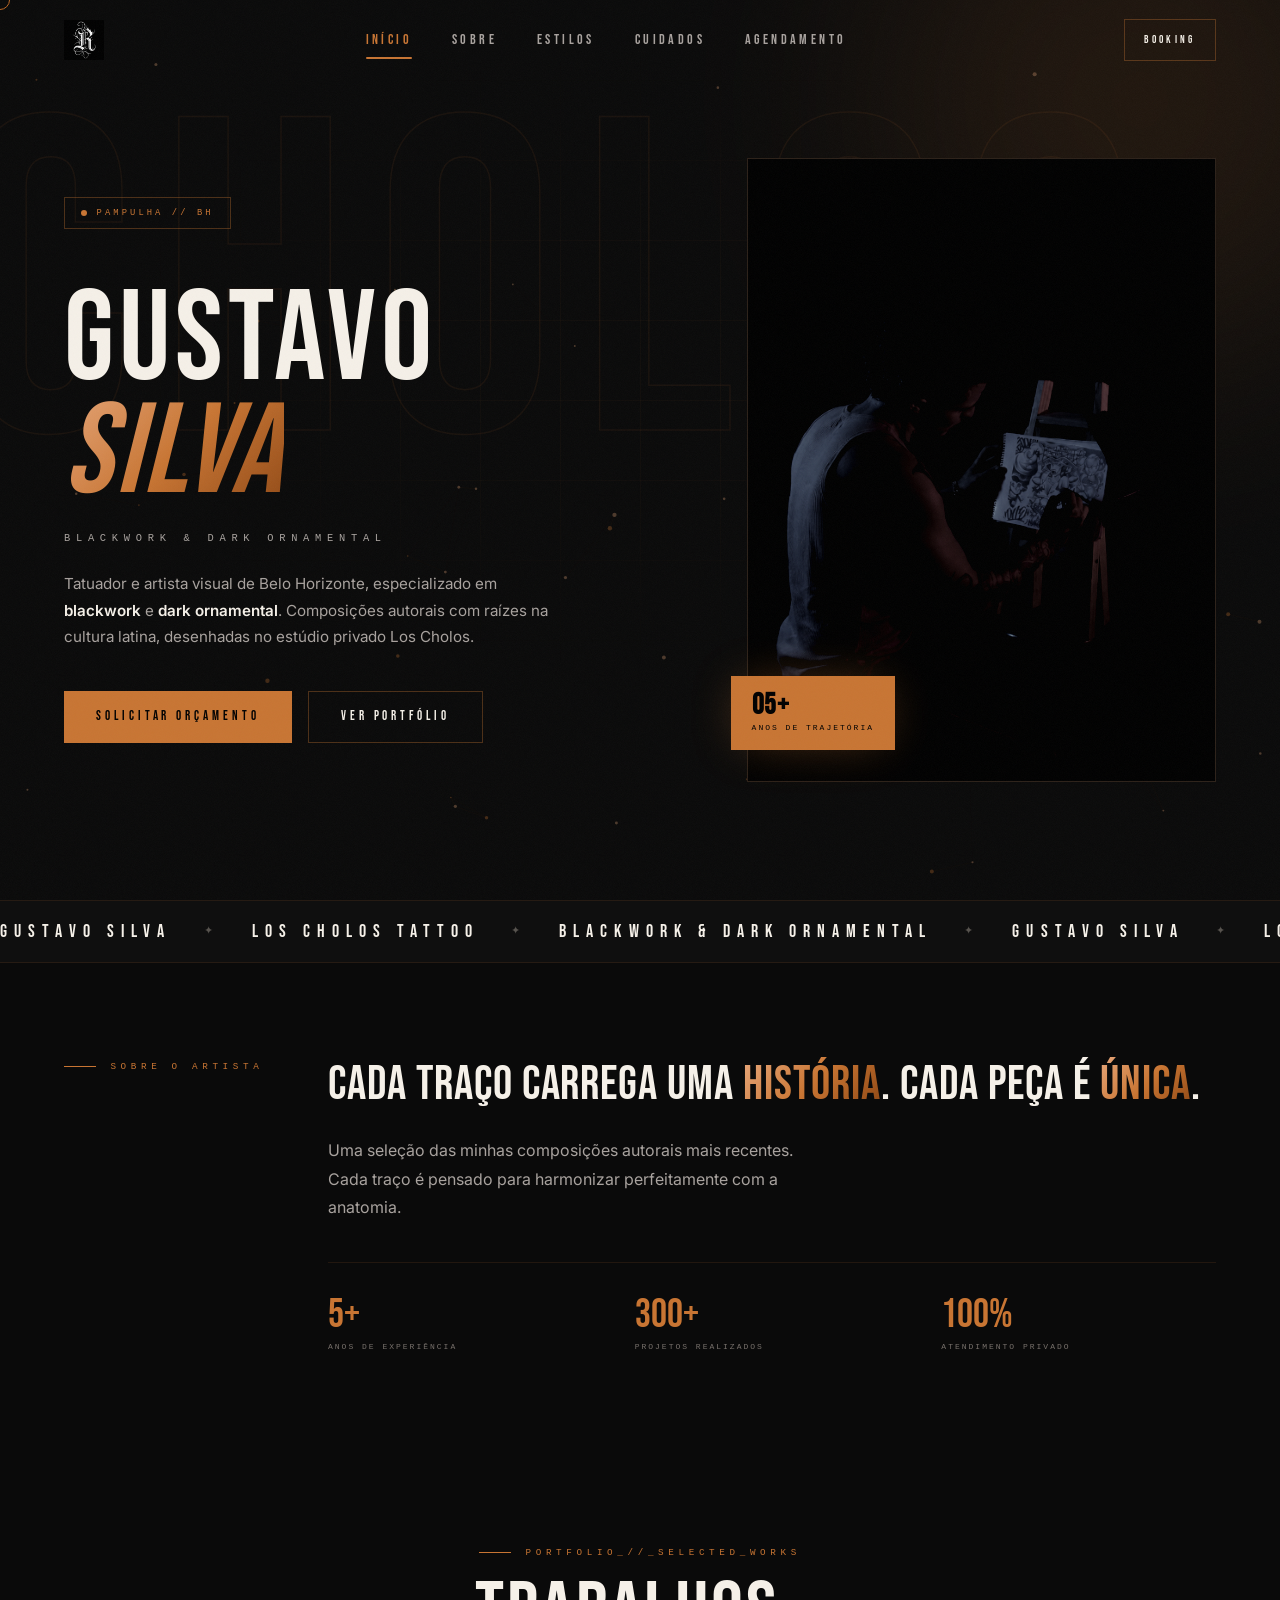
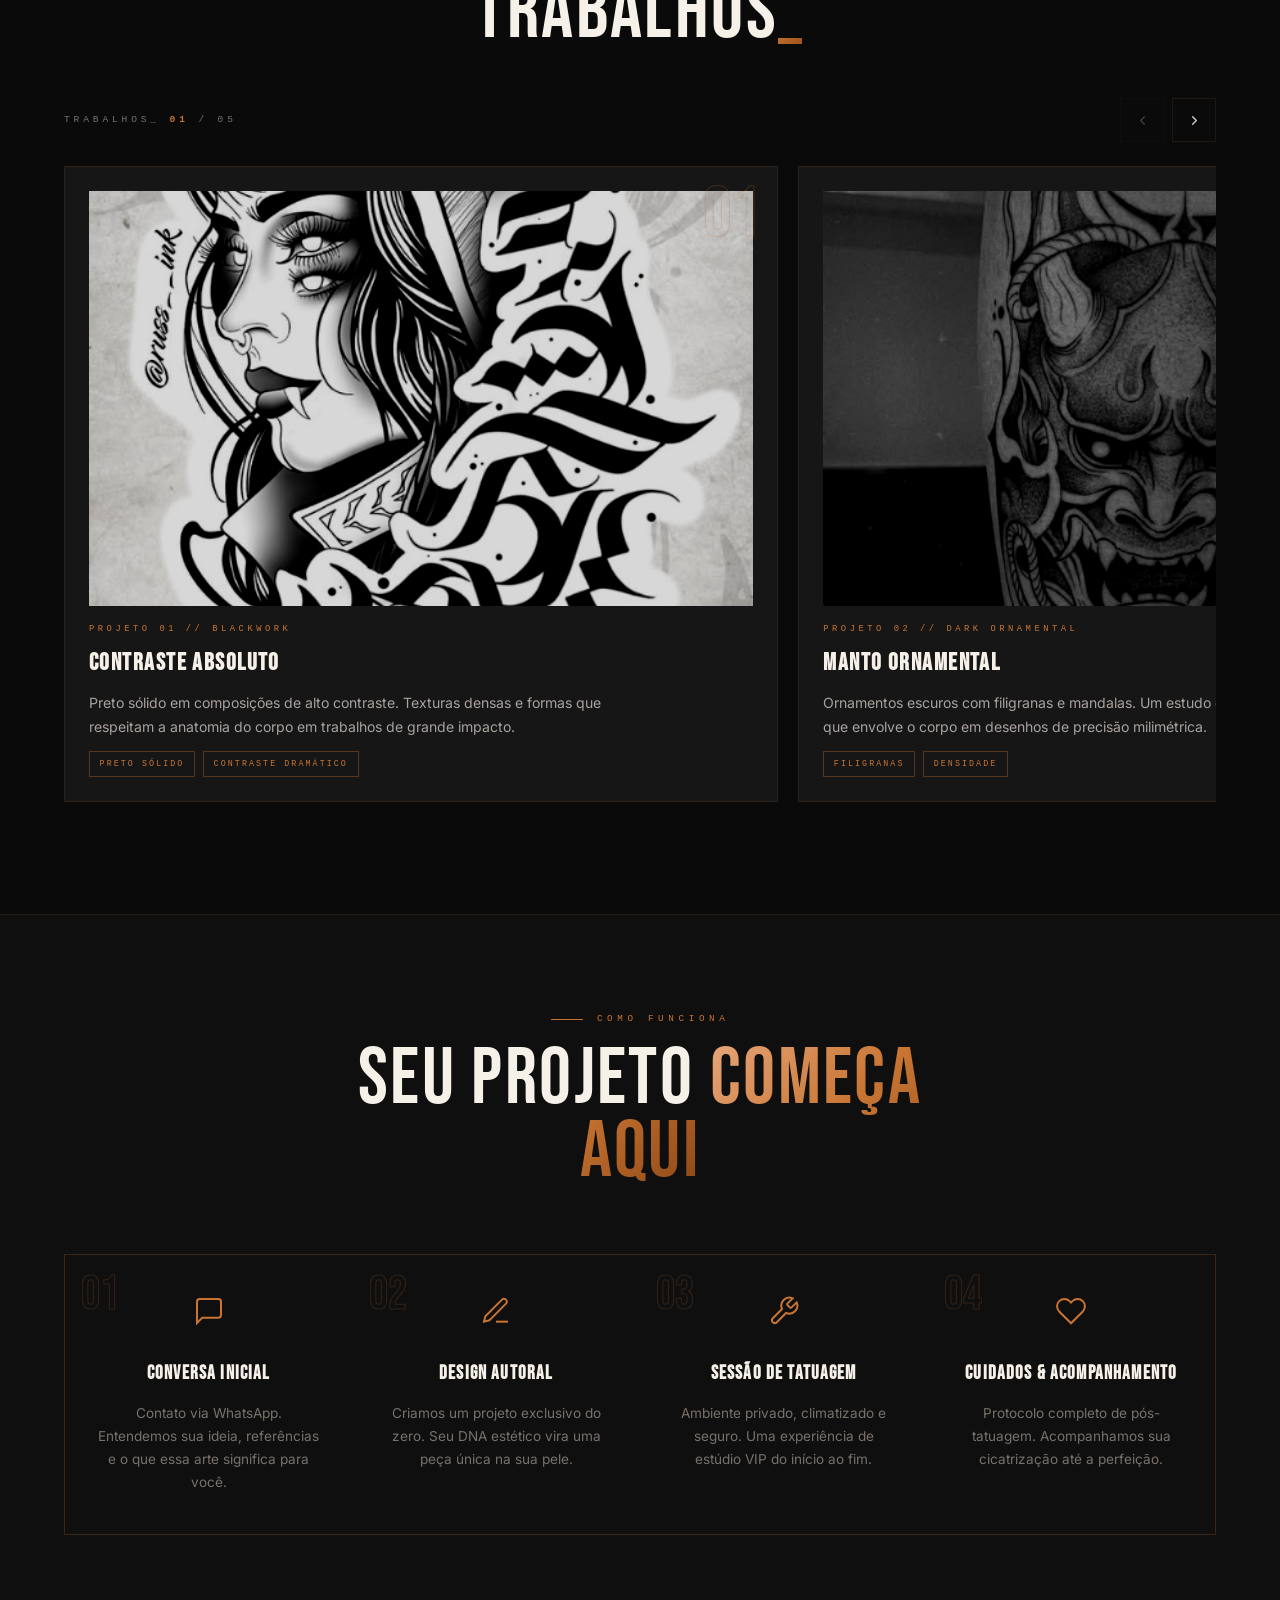
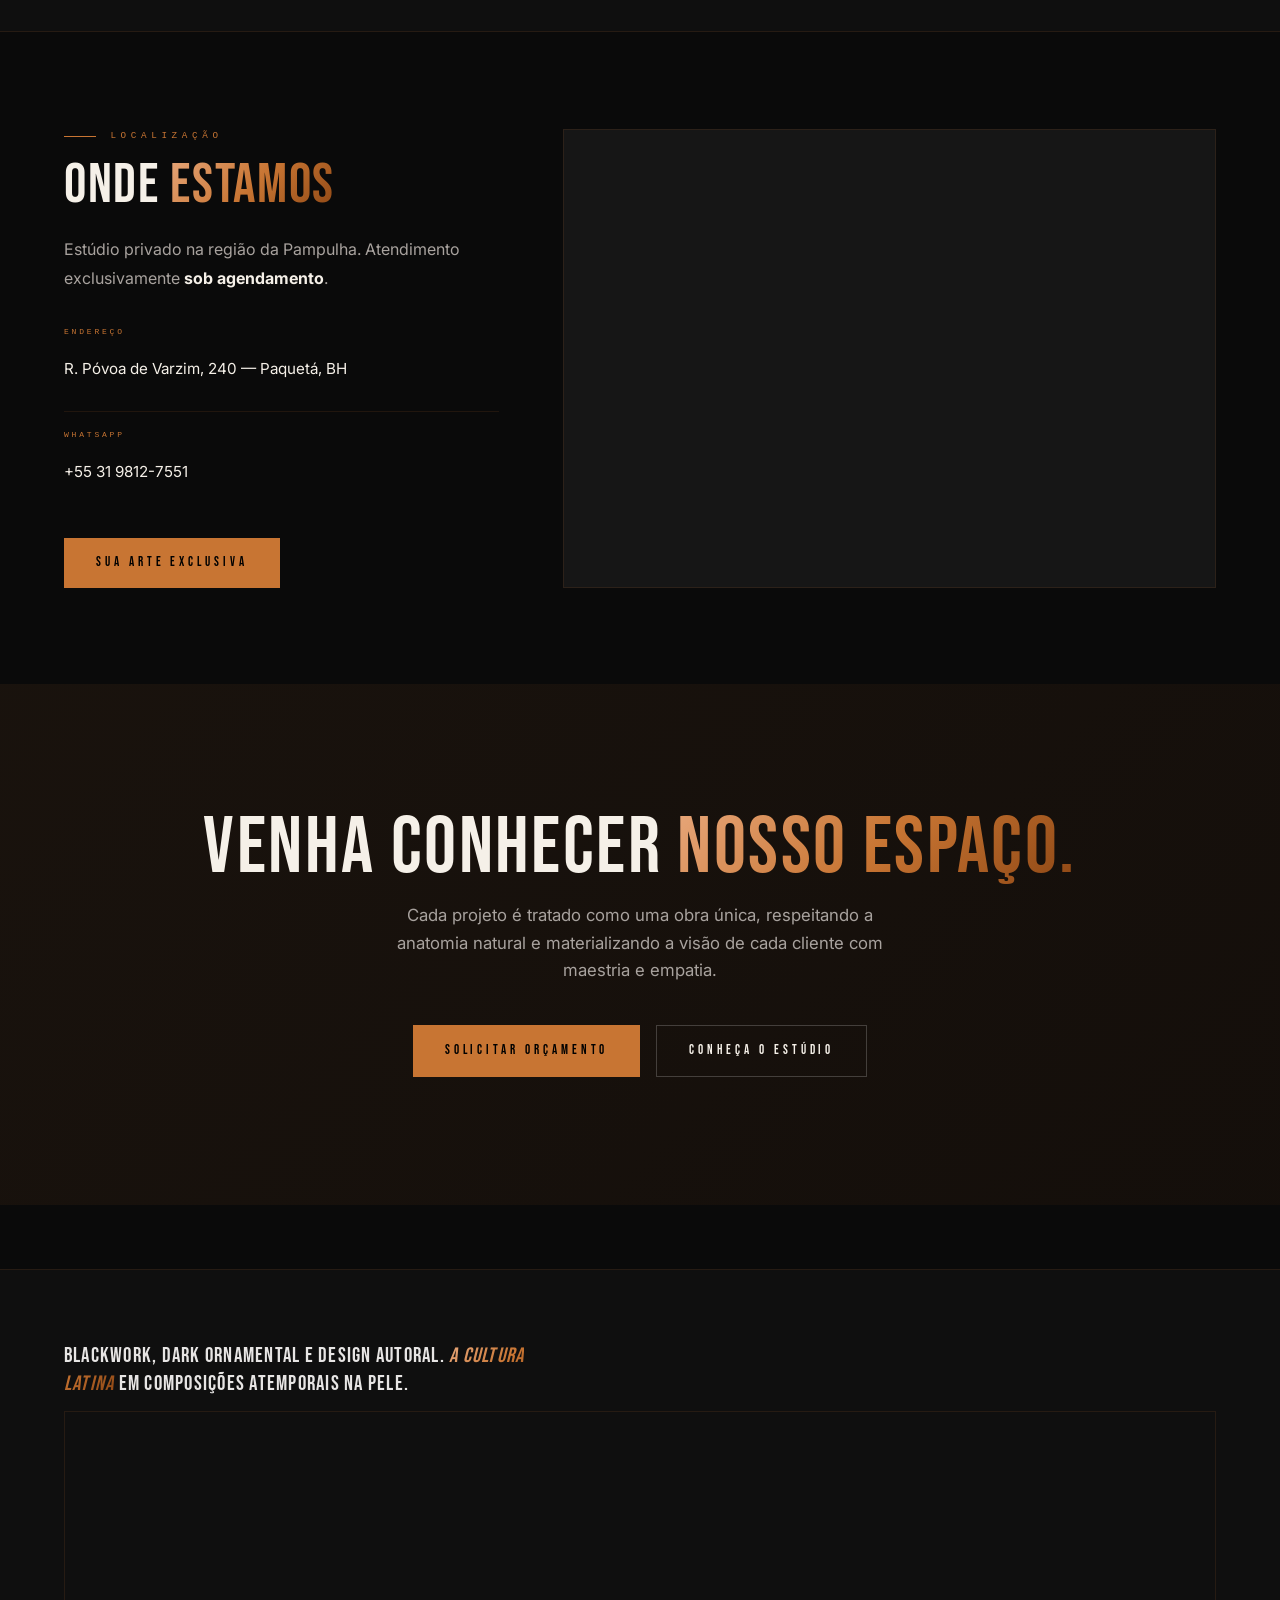
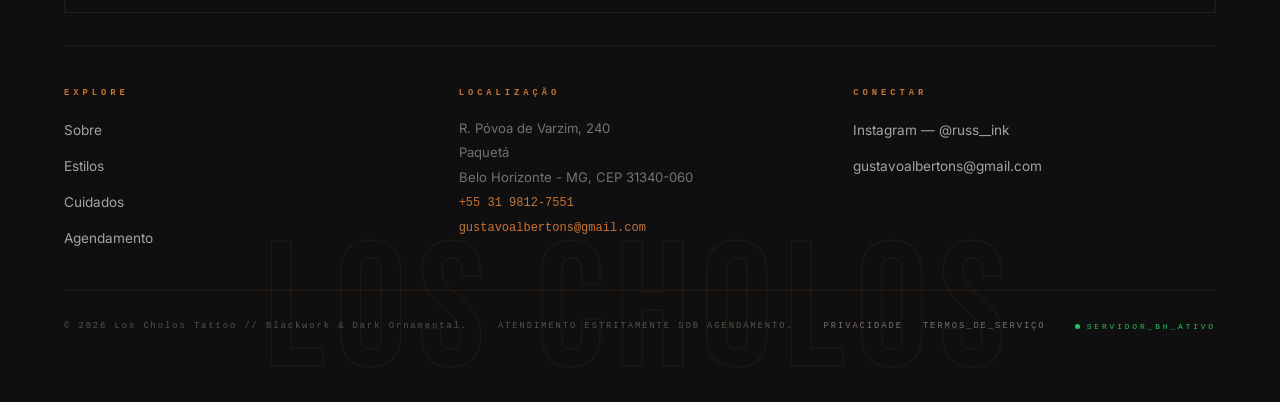
==== commit a9f36d73: "Replace favicon with russ_ink logo on all pages" ====
--- a/index.html
+++ b/index.html
@@ -5,7 +5,7 @@
   <meta name="viewport" content="width=device-width, initial-scale=1.0" />
   <title>Los Cholos Tattoo | Gustavo Silva — Blackwork & Dark Ornamental</title>
   <meta name="description" content="Estúdio privado de tatuagem em Belo Horizonte. Gustavo Silva, especialista em blackwork e dark ornamental. Cultura latina e design autoral. Atendimento sob agendamento." />
-  <link rel="icon" href="data:image/svg+xml,%3Csvg xmlns='http://www.w3.org/2000/svg' viewBox='0 0 24 24' fill='%23C87533' stroke='%23000000' stroke-width='1.5' stroke-linecap='round' stroke-linejoin='round'%3E%3Cpath d='M11.562 3.266a.5.5 0 0 1 .876 0L15.39 8.87a1 1 0 0 0 1.516.294L21.183 5.5a.5.5 0 0 1 .798.519l-2.834 10.246a1 1 0 0 1-.956.734H5.81a1 1 0 0 1-.957-.734L2.02 6.02a.5.5 0 0 1 .798-.518l4.276 3.664a1 1 0 0 0 1.516-.294z'/%3E%3C/svg%3E" />
+  <link rel="icon" href="img/logo-russ.png" />
   <link rel="preconnect" href="https://fonts.googleapis.com">
   <link rel="preconnect" href="https://fonts.gstatic.com" crossorigin>
   <link rel="stylesheet" href="https://fonts.googleapis.com/css2?family=Bebas+Neue&family=Inter:wght@300;400;500;600;700&display=swap" />
--- a/css/style.css
+++ b/css/style.css
@@ -859,7 +859,7 @@
   text-transform: uppercase;
 }
 .contact-card p { color: var(--stone-400); font-size: 0.88rem; line-height: 1.7; }
-.contact-card a { color: var(--copper); font-family: var(--font-mono); font-size: 0.72rem; letter-spacing: 0.08em; }
+.contact-card a { color: var(--copper); font-family: var(--font-mono); font-size: 0.72rem; letter-spacing: 0.08em; display:inline-block; padding:0.25rem 0; min-height:44px; line-height:44px; }
 .contact-card a:hover { text-decoration: underline; }
 
 /* ---------- SKILL TAGS ---------- */
@@ -1468,6 +1468,12 @@
 .location-detail-value {
   color: var(--cream);
   font-size: 0.95rem;
+}
+.location-detail-value a {
+  display: inline-block;
+  padding: 0.25rem 0;
+  min-height: 44px;
+  line-height: 44px;
 }
 
 /* =========================================================
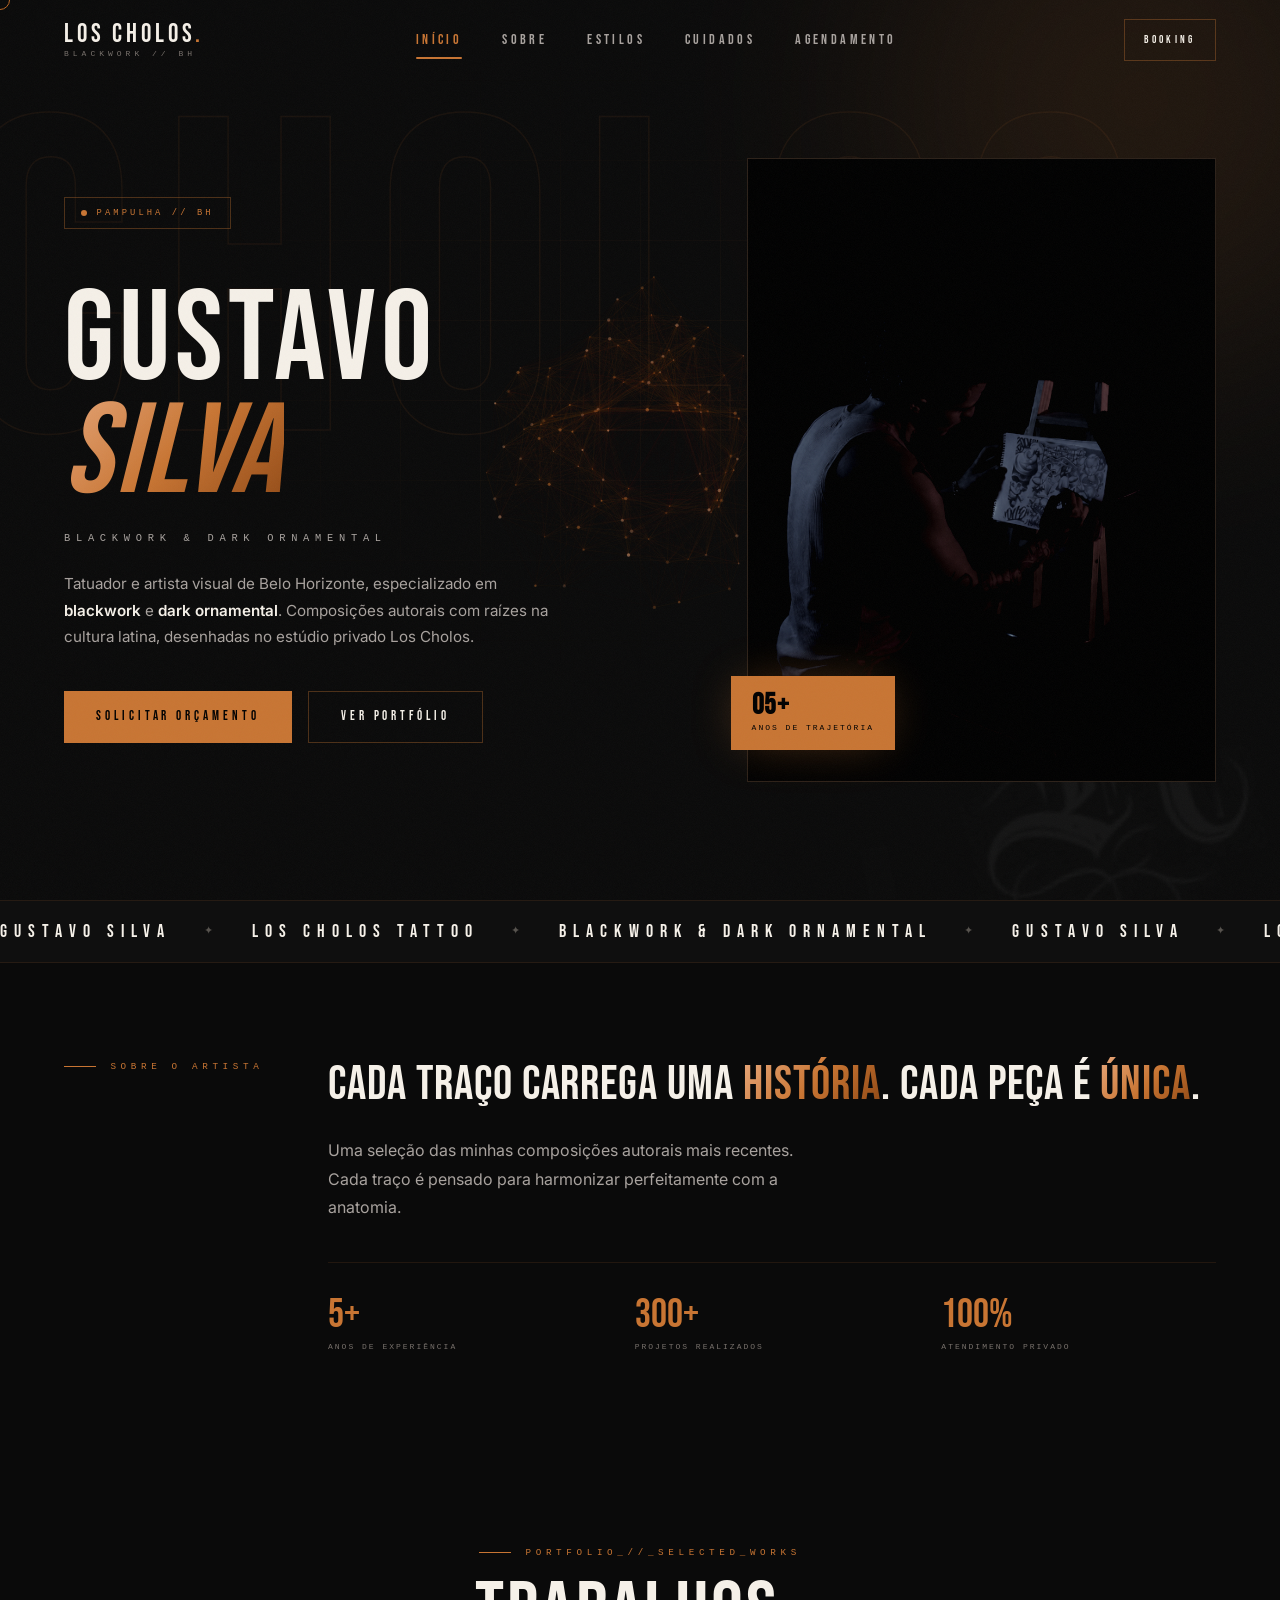
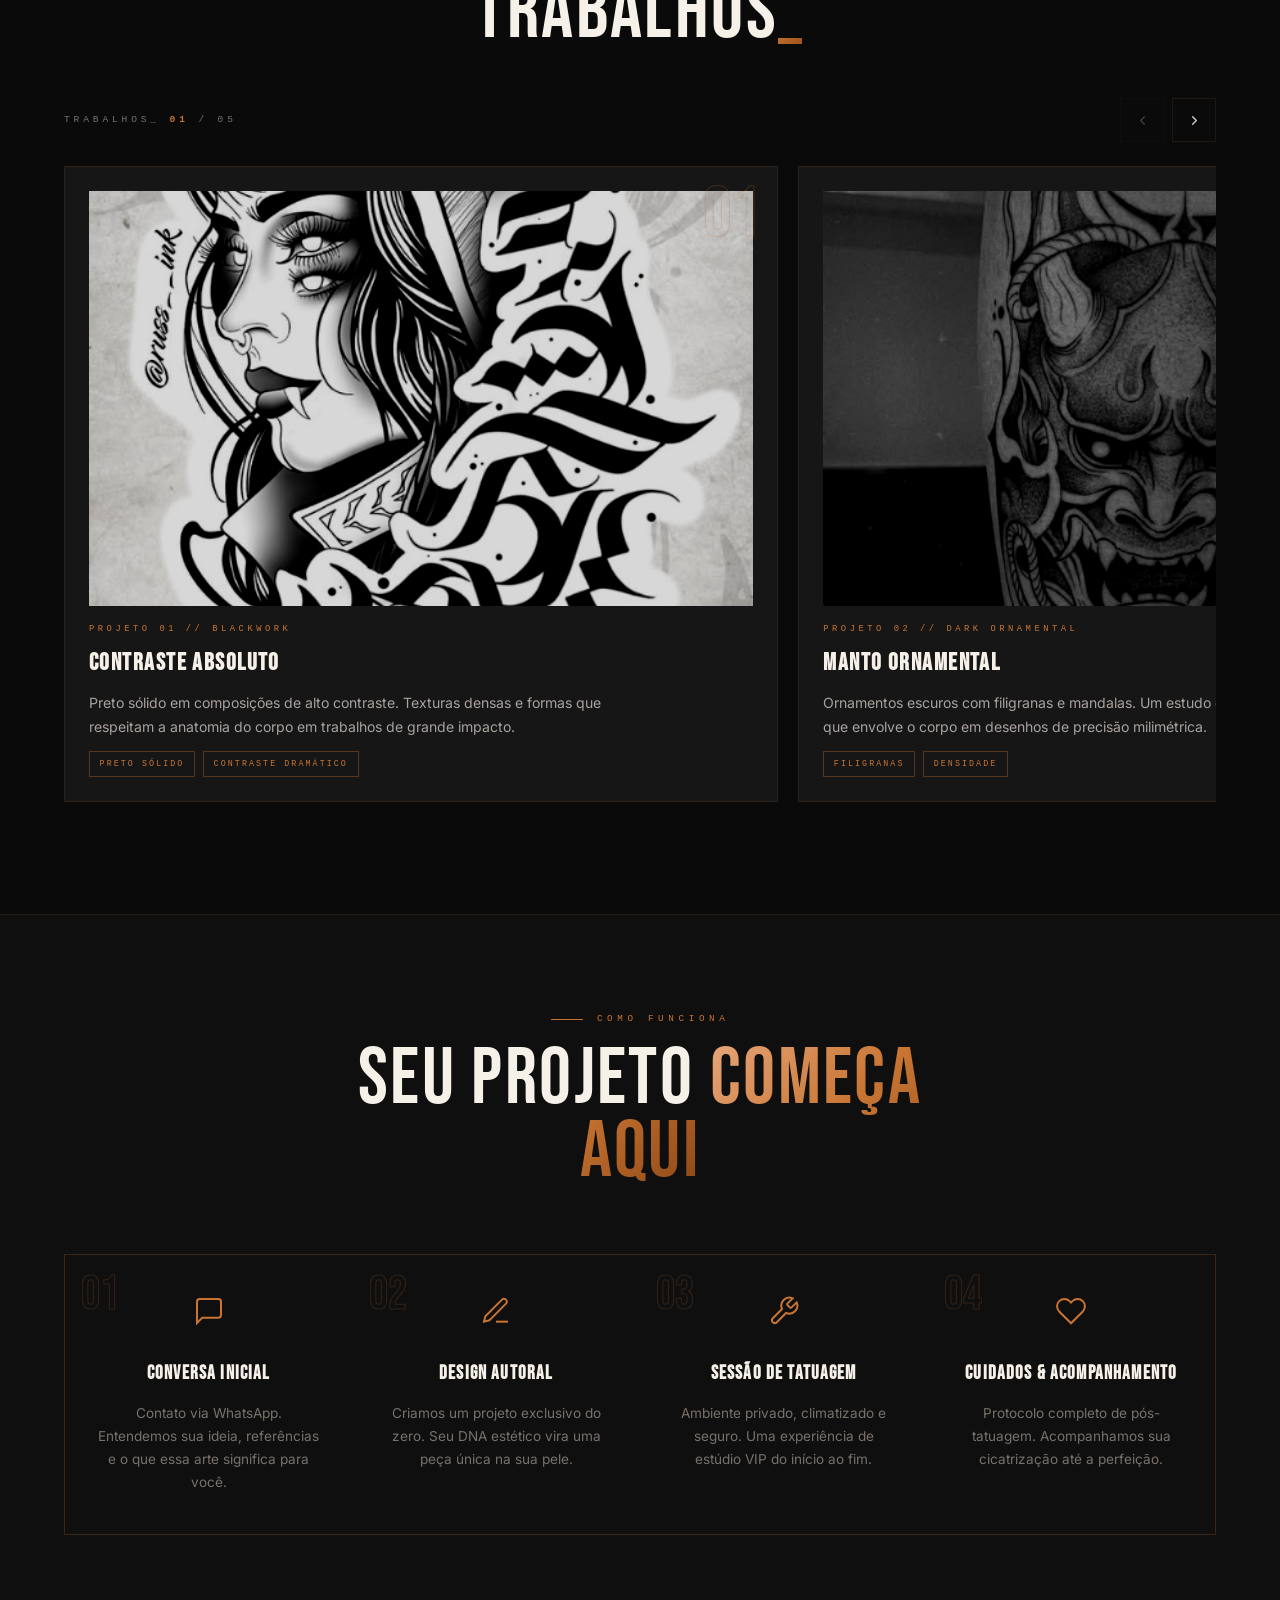
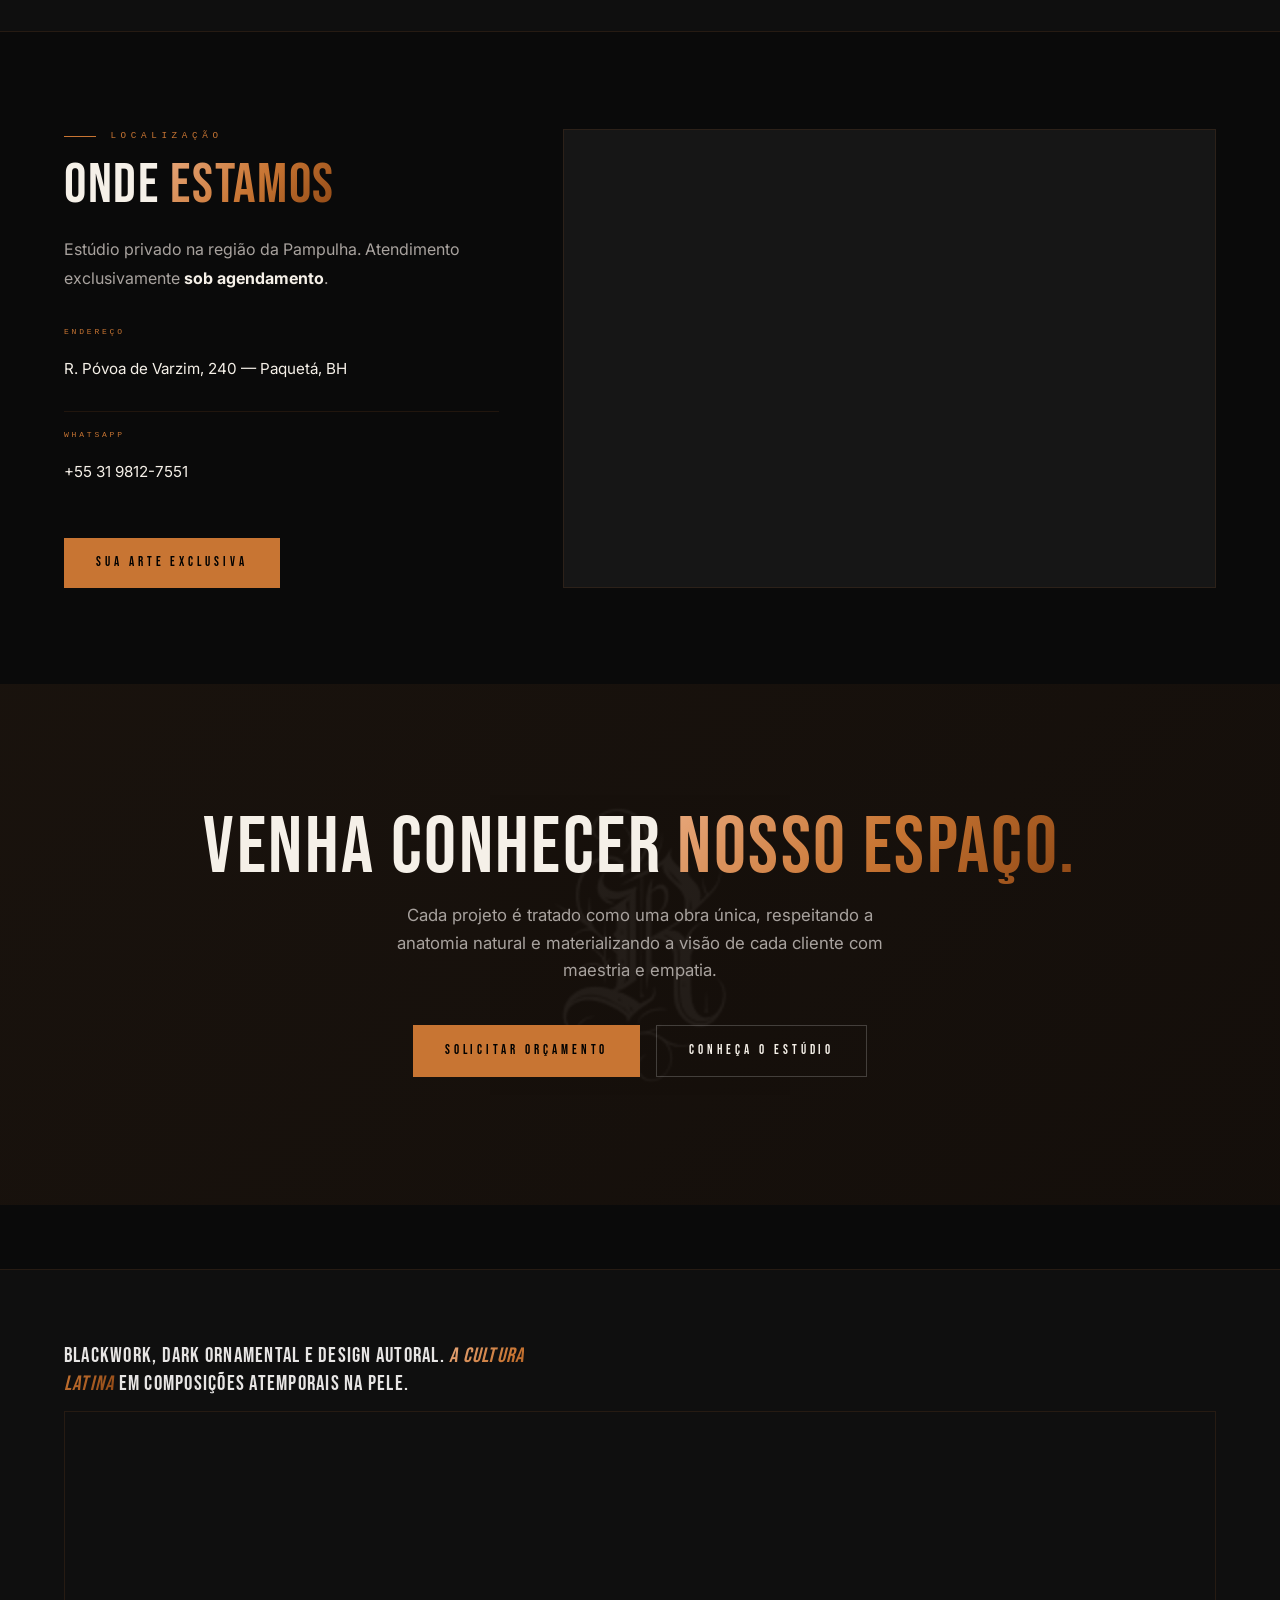
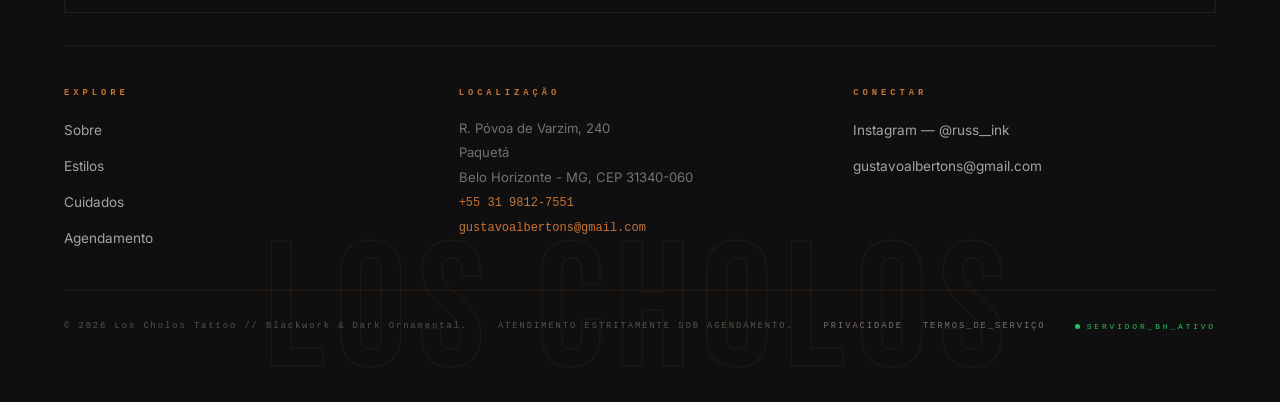
==== commit 428b6cd6: "Add logo watermark in hero and CTA sections" ====
--- a/index.html
+++ b/index.html
@@ -18,6 +18,7 @@
 
   <!-- ================= HERO ================= -->
   <section class="hero">
+    <img class="logo-watermark" src="img/logo-russ.png" alt="" aria-hidden="true">
     <span class="watermark wm-hero">CHOLOS</span>
     <span class="grid-bg"></span>
     <span class="blob" style="width:520px;height:520px;top:-160px;right:-120px"></span>
@@ -212,6 +213,7 @@
 
   <!-- ================= CTA FINAL ================= -->
   <section class="cta-final">
+    <img class="logo-watermark" src="img/logo-russ.png" alt="" aria-hidden="true">
     <div class="cta-final-bg"></div>
     <div class="container" style="text-align:center;position:relative;z-index:1">
       <h2 class="cta-final-title reveal">
--- a/css/style.css
+++ b/css/style.css
@@ -1408,7 +1408,7 @@
   text-align: center;
   transition: background 0.4s;
 }
-.process-step:hover {
+.process-step:hover, .process-step.is-touch-hover {
   background: var(--bg-3);
 }
 .process-step-num {
@@ -1571,7 +1571,7 @@
 .hover-lift {
   transition: transform 0.4s cubic-bezier(0.23, 1, 0.32, 1), box-shadow 0.4s;
 }
-.hover-lift:hover {
+.hover-lift:hover, .hover-lift.is-touch-hover {
   transform: translateY(-4px);
   box-shadow: 0 20px 40px -12px rgba(0, 0, 0, 0.4);
 }
@@ -1590,7 +1590,7 @@
   transition: opacity 0.4s;
   pointer-events: none;
 }
-.hover-glow:hover::before {
+.hover-glow:hover::before, .hover-glow.is-touch-hover::before {
   opacity: 1;
 }
 
@@ -1666,6 +1666,39 @@
   z-index: 1 !important;
 }
 
+/* ---------- LOGO WATERMARK ---------- */
+.logo-watermark {
+  position: absolute;
+  pointer-events: none;
+  opacity: 0.04;
+  z-index: 0;
+}
+.hero .logo-watermark {
+  width: 500px;
+  height: auto;
+  bottom: -80px;
+  right: -60px;
+  transform: rotate(-12deg);
+}
+.cta-final .logo-watermark {
+  width: 300px;
+  height: auto;
+  top: 50%;
+  left: 50%;
+  transform: translate(-50%, -50%);
+  opacity: 0.06;
+}
+@media (max-width: 768px) {
+  .hero .logo-watermark {
+    width: 280px;
+    bottom: -40px;
+    right: -30px;
+  }
+  .cta-final .logo-watermark {
+    width: 180px;
+  }
+}
+
 /* ---------- SEPARATOR LINE ---------- */
 .separator {
   width: 60px;
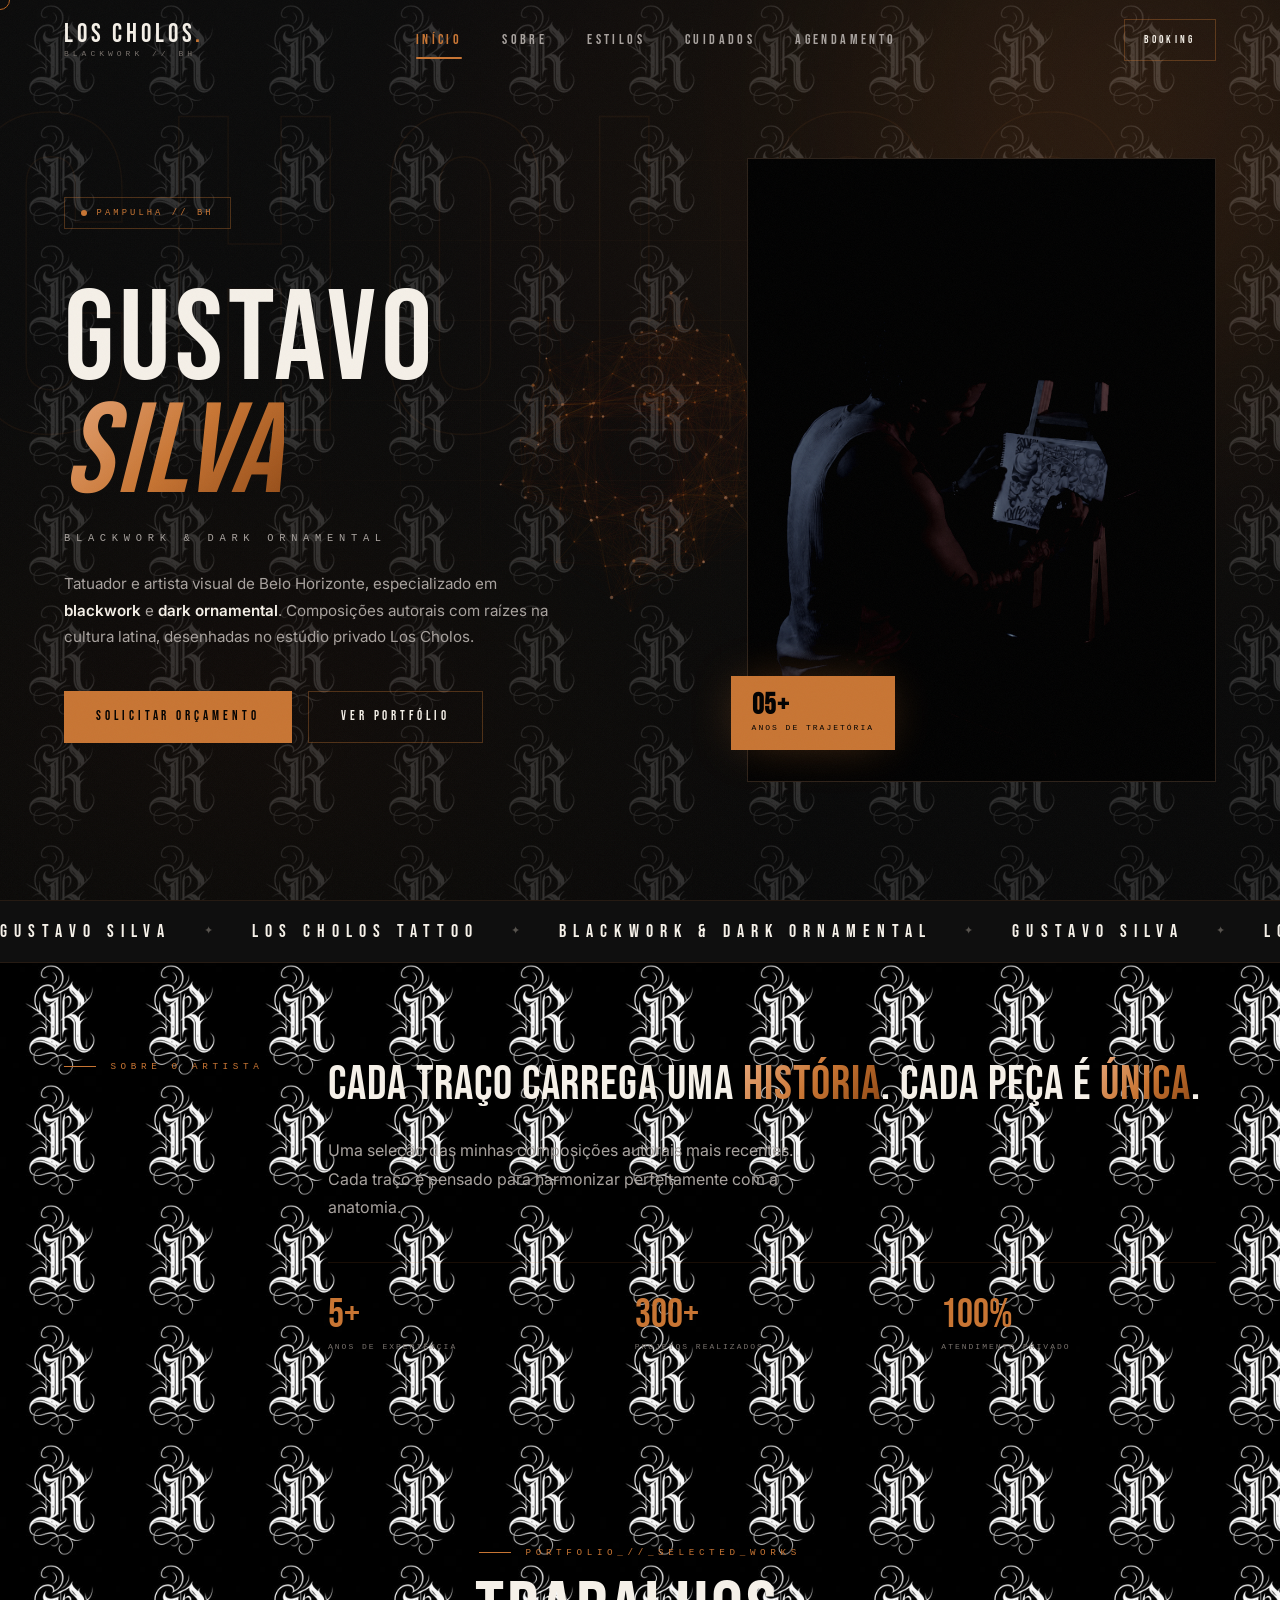
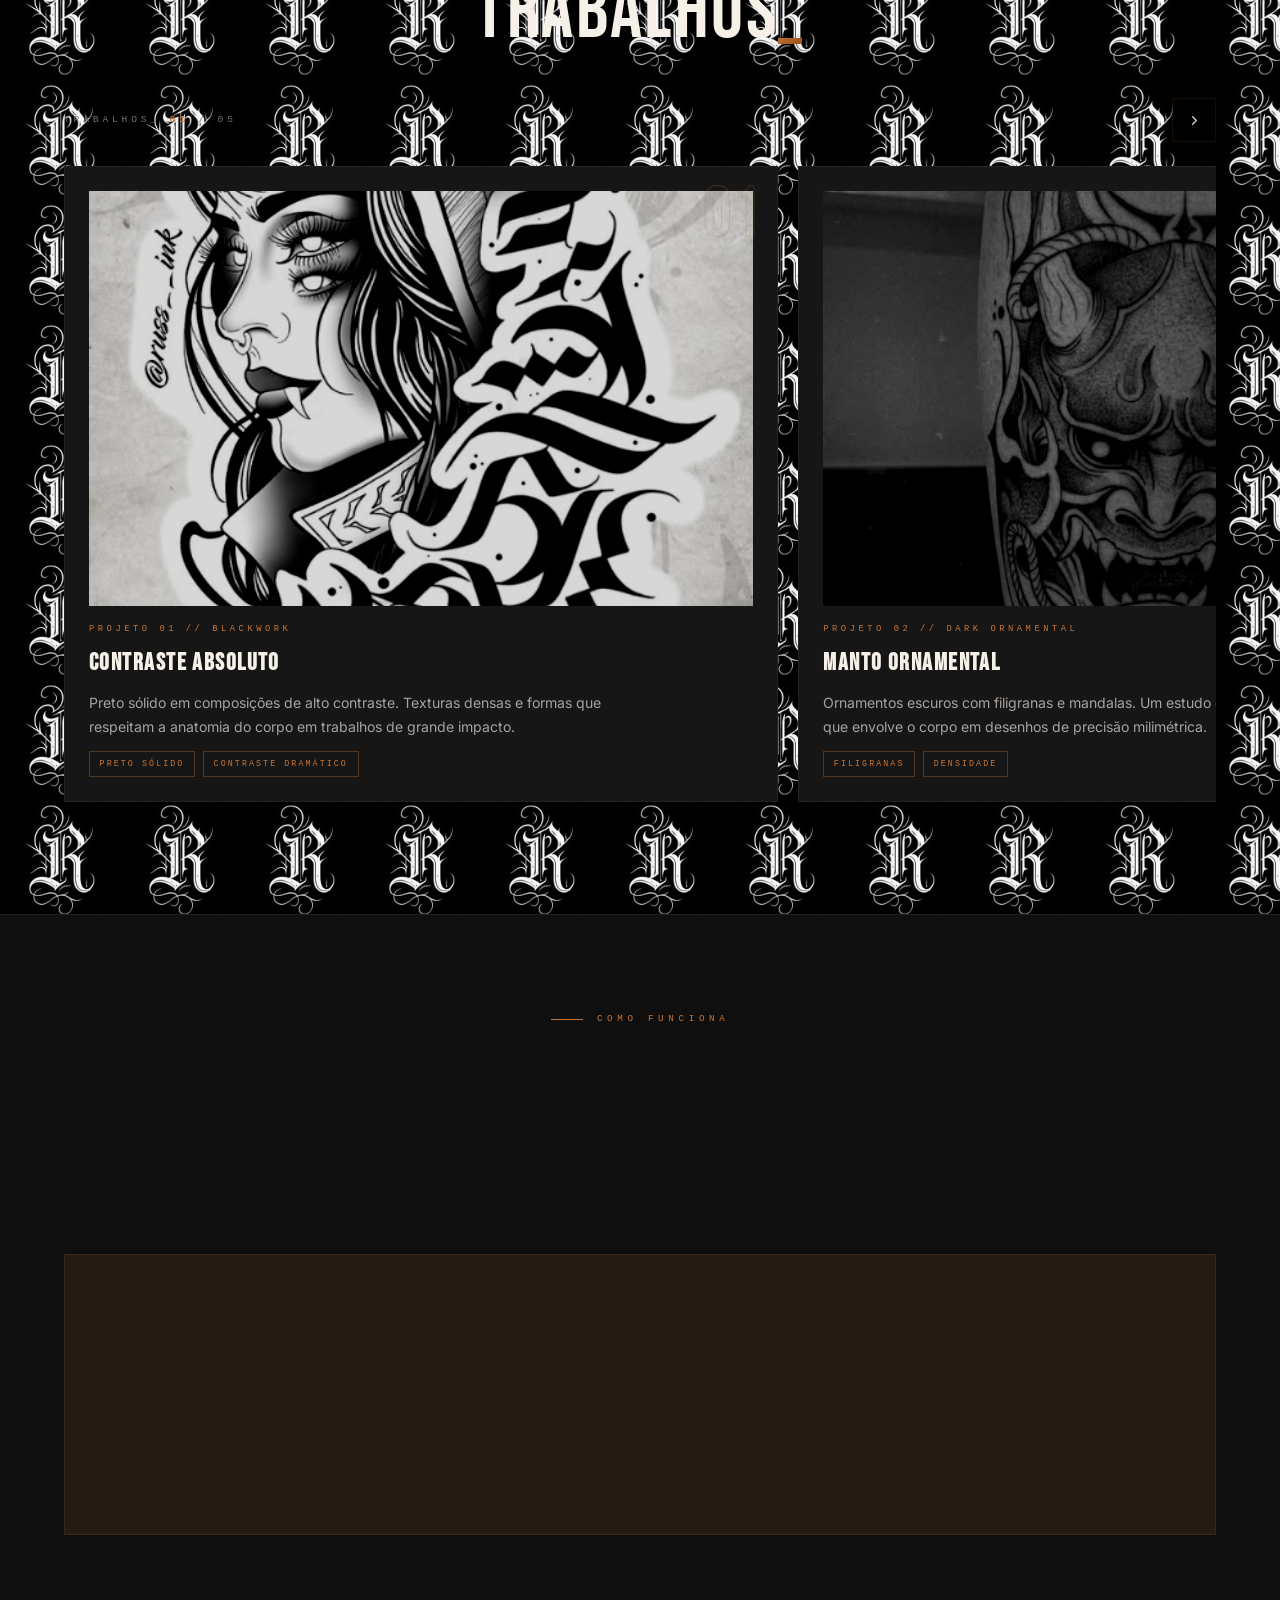
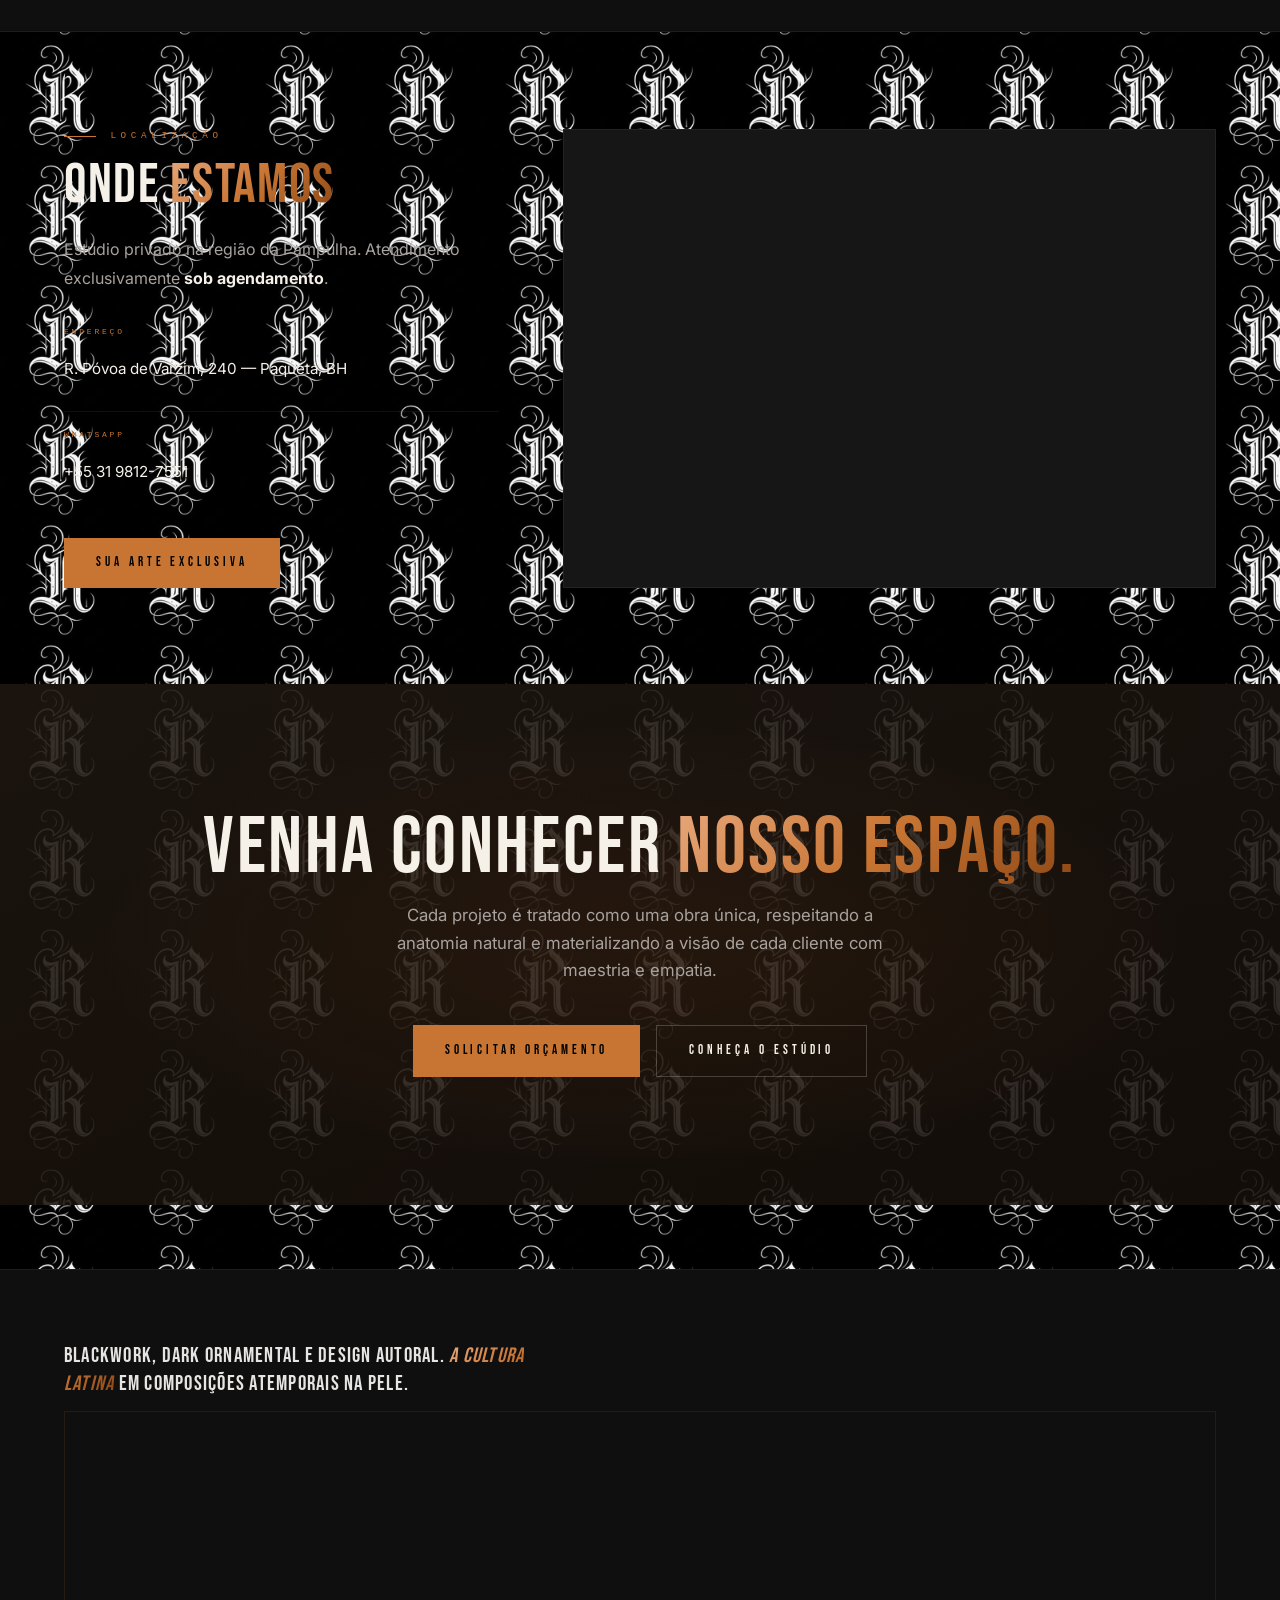
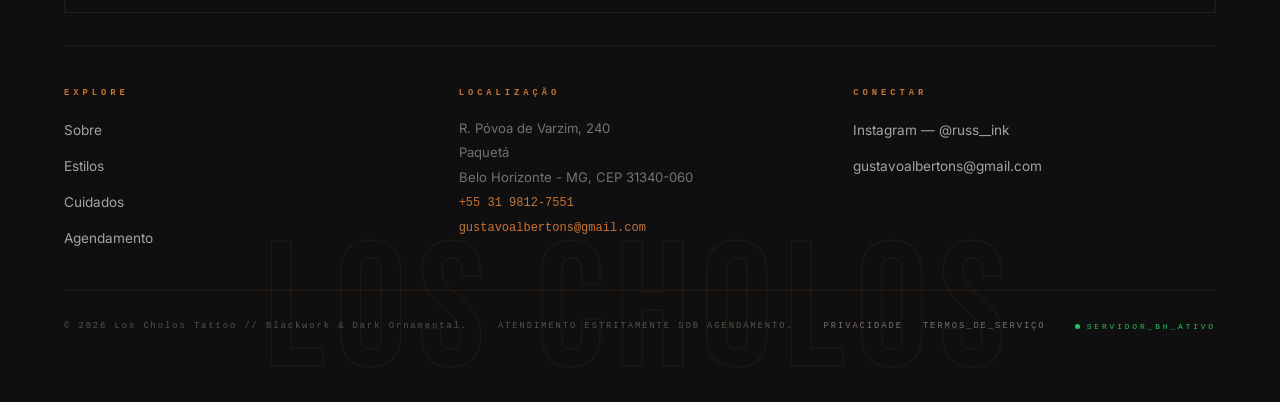
==== commit 215fc984: "Use logo-russ.png as repeating background pattern, blackwork copper tones" ====
--- a/index.html
+++ b/index.html
@@ -18,7 +18,6 @@
 
   <!-- ================= HERO ================= -->
   <section class="hero">
-    <img class="logo-watermark" src="img/logo-russ.png" alt="" aria-hidden="true">
     <span class="watermark wm-hero">CHOLOS</span>
     <span class="grid-bg"></span>
     <span class="blob" style="width:520px;height:520px;top:-160px;right:-120px"></span>
@@ -213,7 +212,6 @@
 
   <!-- ================= CTA FINAL ================= -->
   <section class="cta-final">
-    <img class="logo-watermark" src="img/logo-russ.png" alt="" aria-hidden="true">
     <div class="cta-final-bg"></div>
     <div class="container" style="text-align:center;position:relative;z-index:1">
       <h2 class="cta-final-title reveal">
--- a/css/style.css
+++ b/css/style.css
@@ -29,6 +29,7 @@
   --font-mono: 'SF Mono', 'Fira Code', 'Cascadia Code', monospace;
   --ease: cubic-bezier(0.16, 1, 0.3, 1);
   --ease-out: cubic-bezier(0.22, 1, 0.36, 1);
+  --logo-pattern: url("../img/logo-russ.png");
 }
 
 *, *::before, *::after { box-sizing: border-box; margin: 0; padding: 0; }
@@ -37,6 +38,9 @@
 
 body {
   background: var(--bg);
+  background-image: var(--logo-pattern);
+  background-size: 120px 120px;
+  background-repeat: repeat;
   color: var(--cream);
   font-family: var(--font-body);
   -webkit-font-smoothing: antialiased;
@@ -385,6 +389,19 @@
   align-items: center;
   padding: 100px 0 60px;
   overflow: hidden;
+  background: radial-gradient(ellipse at 80% 20%, rgba(139, 69, 19, 0.15) 0%, transparent 50%),
+              radial-gradient(ellipse at 20% 80%, rgba(100, 50, 15, 0.1) 0%, transparent 40%),
+              linear-gradient(180deg, #0d0d0d 0%, #0a0a0a 100%);
+}
+.hero::after {
+  content: "";
+  position: absolute;
+  inset: 0;
+  background-image: var(--logo-pattern);
+  background-size: 120px 120px;
+  background-repeat: repeat;
+  opacity: 0.15;
+  pointer-events: none;
 }
 .hero-inner {
   position: relative;
@@ -1155,6 +1172,18 @@
   padding: 8rem 0;
   position: relative;
   overflow: hidden;
+  background: radial-gradient(ellipse at 50% 50%, rgba(139, 69, 19, 0.15) 0%, transparent 60%),
+              linear-gradient(180deg, #0d0d0d 0%, #0a0a0a 100%);
+}
+.cta-final::before {
+  content: "";
+  position: absolute;
+  inset: 0;
+  background-image: var(--logo-pattern);
+  background-size: 120px 120px;
+  background-repeat: repeat;
+  opacity: 0.12;
+  pointer-events: none;
 }
 .cta-final-bg {
   position: absolute;
@@ -1666,39 +1695,6 @@
   z-index: 1 !important;
 }
 
-/* ---------- LOGO WATERMARK ---------- */
-.logo-watermark {
-  position: absolute;
-  pointer-events: none;
-  opacity: 0.04;
-  z-index: 0;
-}
-.hero .logo-watermark {
-  width: 500px;
-  height: auto;
-  bottom: -80px;
-  right: -60px;
-  transform: rotate(-12deg);
-}
-.cta-final .logo-watermark {
-  width: 300px;
-  height: auto;
-  top: 50%;
-  left: 50%;
-  transform: translate(-50%, -50%);
-  opacity: 0.06;
-}
-@media (max-width: 768px) {
-  .hero .logo-watermark {
-    width: 280px;
-    bottom: -40px;
-    right: -30px;
-  }
-  .cta-final .logo-watermark {
-    width: 180px;
-  }
-}
-
 /* ---------- SEPARATOR LINE ---------- */
 .separator {
   width: 60px;
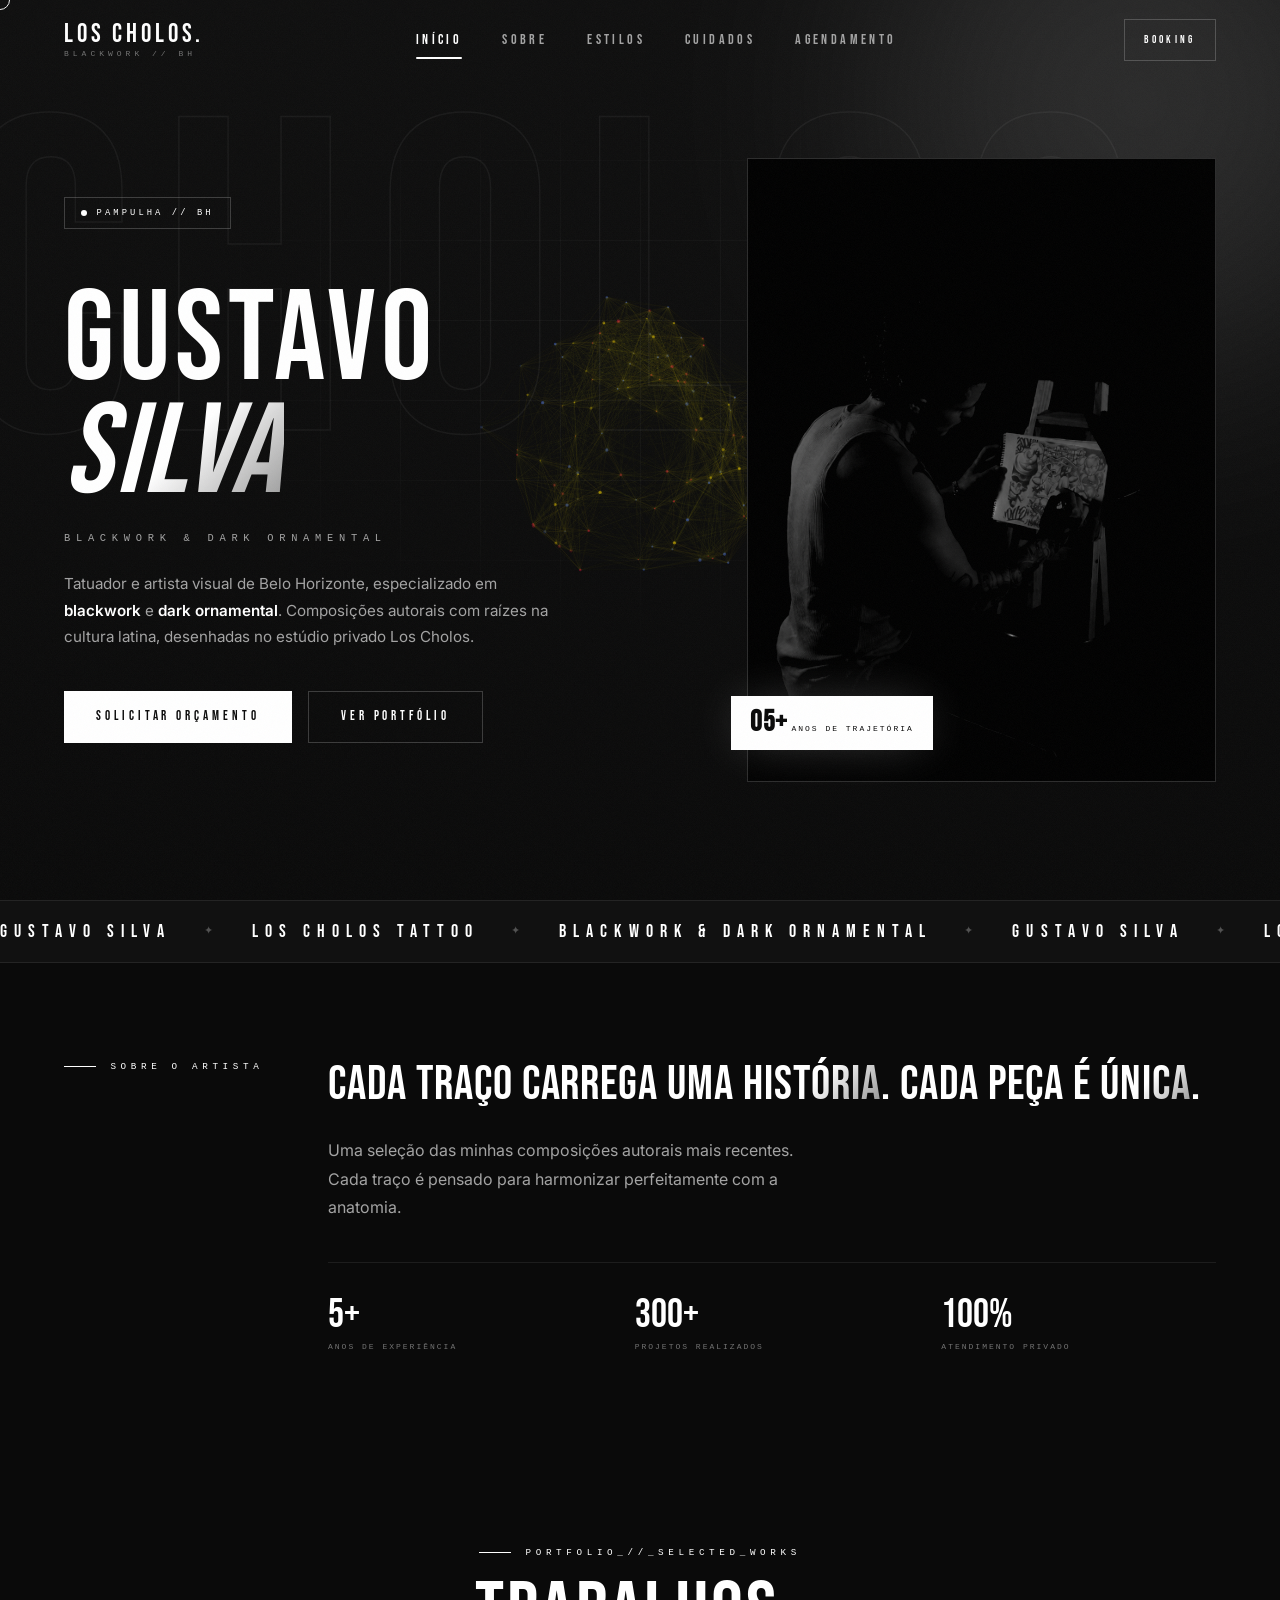
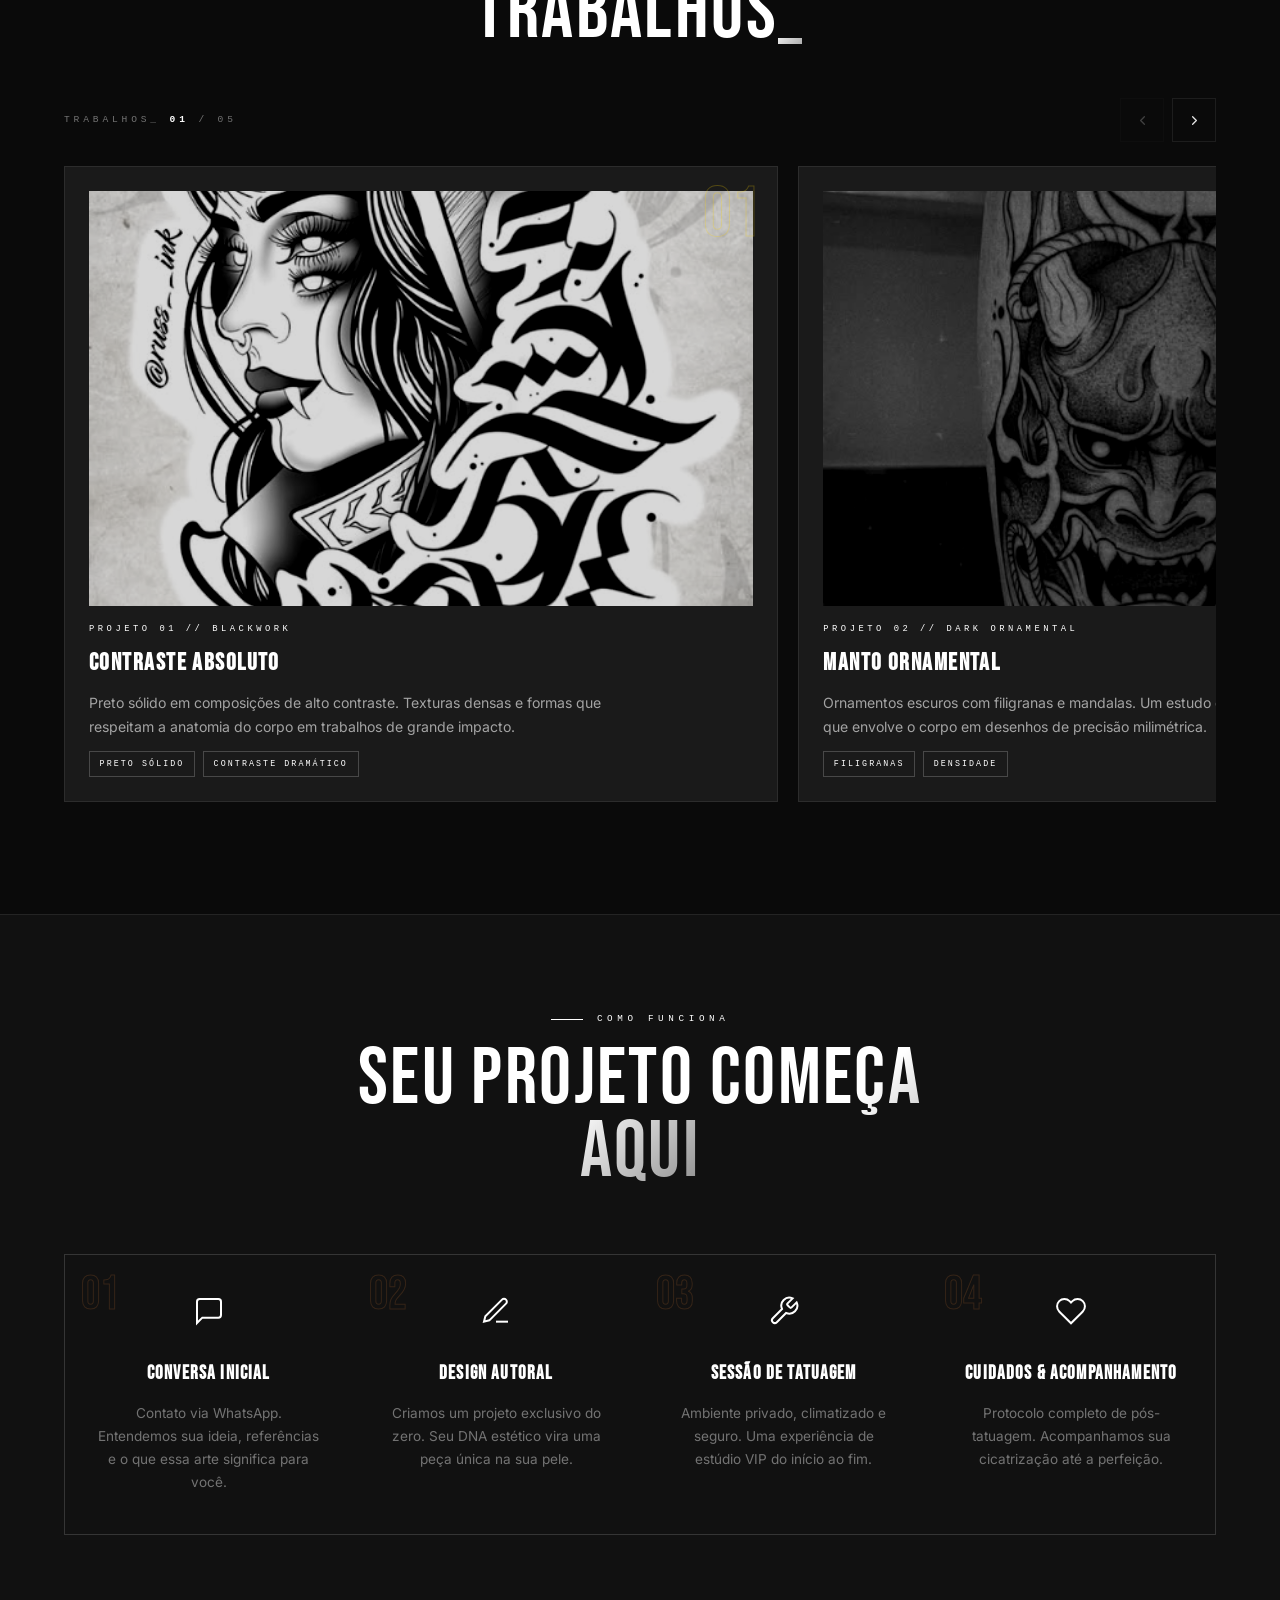
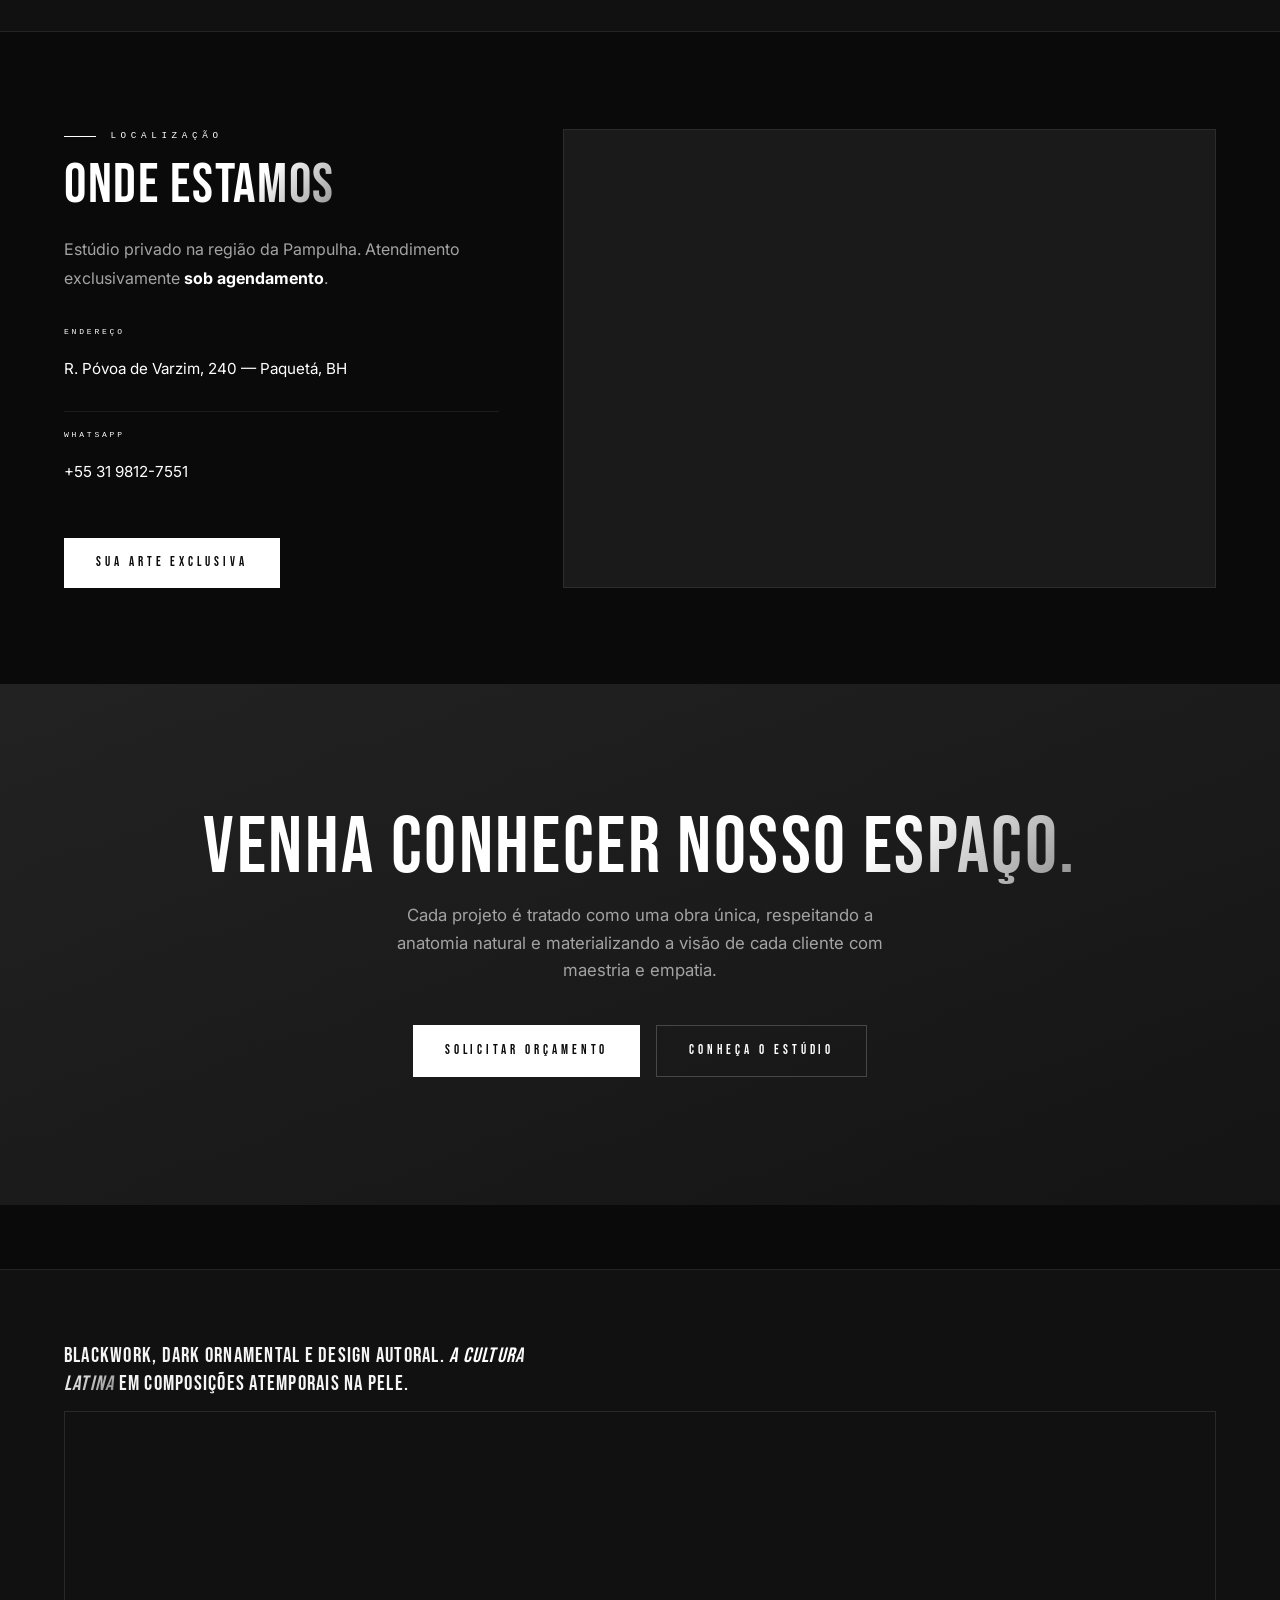
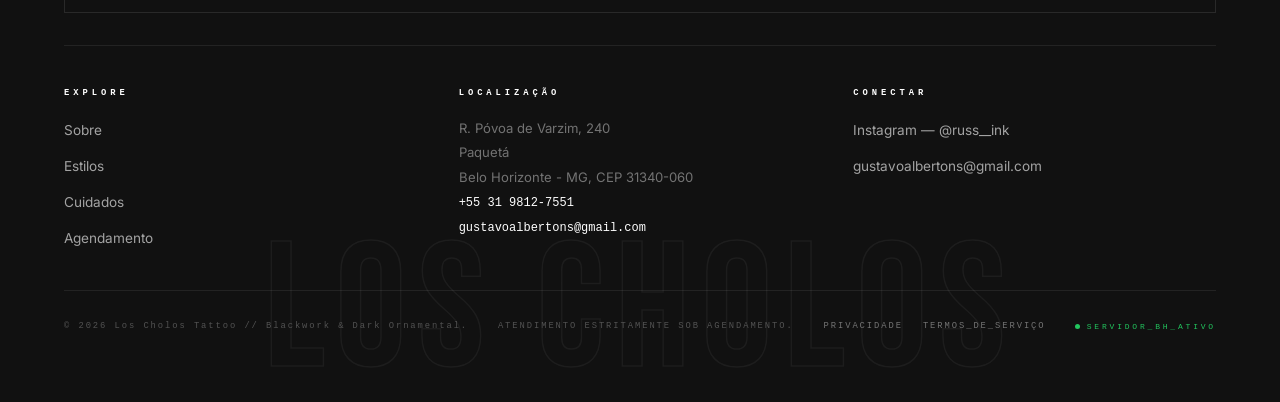
==== commit e9a8b28e: "Add smoke/mist particle effect for blackwork dark aesthetic" ====
--- a/index.html
+++ b/index.html
@@ -13,6 +13,9 @@
 </head>
 <body data-page="home">
 
+  <!-- ================= SMOKE CANVAS ================= -->
+  <canvas id="smoke-canvas"></canvas>
+  
   <!-- ================= PARTICLES CANVAS ================= -->
   <canvas id="particles-canvas"></canvas>
 
@@ -229,6 +232,7 @@
 
   <script src="js/data.js"></script>
   <script src="js/main.js"></script>
+  <script src="js/smoke.js"></script>
   <script src="js/particles.js"></script>
 </body>
 </html>
--- a/css/style.css
+++ b/css/style.css
@@ -1,35 +1,33 @@
 /* =========================================================
    LOS CHOLOS TATTOO — Gustavo Silva
-   Redesign: Copper / Terracotta palette
-   Accent: #C87533 copper | Base: #0a0a0a
+   Premium Blackwork Design
    ========================================================= */
 
 @import url('https://fonts.googleapis.com/css2?family=Bebas+Neue&family=Inter:wght@300;400;500;600;700&display=swap');
 
 :root {
   --bg: #0a0a0a;
-  --bg-2: #0f0f0f;
-  --bg-3: #161616;
-  --copper: #C87533;
-  --copper-light: #E8A87C;
-  --copper-dark: #8B4513;
-  --cream: #F5F0E8;
+  --bg-2: #111111;
+  --bg-3: #1a1a1a;
+  --copper: #ffffff;
+  --copper-light: #ffffff;
+  --copper-dark: #888888;
+  --cream: #ffffff;
   --white: #ffffff;
-  --stone-200: #e7e5e4;
-  --stone-300: #d6d3d1;
-  --stone-400: #a8a29e;
-  --stone-500: #78716c;
-  --stone-600: #57534e;
-  --stone-800: #292524;
+  --stone-200: #f5f5f5;
+  --stone-300: #e5e5e5;
+  --stone-400: #a3a3a3;
+  --stone-500: #737373;
+  --stone-600: #525252;
+  --stone-800: #262626;
   --red: #ef4444;
-  --line: rgba(200, 117, 51, 0.12);
-  --line-strong: rgba(200, 117, 51, 0.35);
+  --line: rgba(255, 255, 255, 0.08);
+  --line-strong: rgba(255, 255, 255, 0.2);
   --font-display: 'Bebas Neue', Impact, 'Arial Black', sans-serif;
   --font-body: 'Inter', ui-sans-serif, system-ui, sans-serif;
   --font-mono: 'SF Mono', 'Fira Code', 'Cascadia Code', monospace;
   --ease: cubic-bezier(0.16, 1, 0.3, 1);
   --ease-out: cubic-bezier(0.22, 1, 0.36, 1);
-  --logo-pattern: url("../img/logo-russ.png");
 }
 
 *, *::before, *::after { box-sizing: border-box; margin: 0; padding: 0; }
@@ -38,9 +36,6 @@
 
 body {
   background: var(--bg);
-  background-image: var(--logo-pattern);
-  background-size: 120px 120px;
-  background-repeat: repeat;
   color: var(--cream);
   font-family: var(--font-body);
   -webkit-font-smoothing: antialiased;
@@ -55,7 +50,7 @@
 
 button { font: inherit; color: inherit; background: none; border: 0; cursor: pointer; }
 
-::selection { background: var(--copper); color: #000; }
+::selection { background: #ffffff; color: #0a0a0a; }
 
 /* ---------- noise overlay ---------- */
 .noise {
@@ -68,14 +63,34 @@
   background-size: 180px;
 }
 
+/* ---------- smoke canvas ---------- */
+#smoke-canvas {
+  position: fixed;
+  inset: 0;
+  width: 100%;
+  height: 100%;
+  z-index: -1;
+  pointer-events: none;
+}
+
+/* ---------- particles canvas ---------- */
+#particles-canvas {
+  position: fixed;
+  inset: 0;
+  width: 100%;
+  height: 100%;
+  z-index: 0;
+  pointer-events: none;
+}
+
 /* ---------- grid background ---------- */
 .grid-bg {
   position: absolute;
   inset: 0;
   pointer-events: none;
   background-image:
-    linear-gradient(to right, rgba(200, 117, 51, 0.04) 1px, transparent 1px),
-    linear-gradient(to bottom, rgba(200, 117, 51, 0.04) 1px, transparent 1px);
+    linear-gradient(to right, rgba(255, 255, 255, 0.03) 1px, transparent 1px),
+    linear-gradient(to bottom, rgba(255, 255, 255, 0.03) 1px, transparent 1px);
   background-size: 80px 80px;
   mask-image: radial-gradient(ellipse 60% 50% at 50% 40%, #000 20%, transparent 70%);
   -webkit-mask-image: radial-gradient(ellipse 60% 50% at 50% 40%, #000 20%, transparent 70%);
@@ -177,8 +192,8 @@
   justify-content: center;
   gap: 0.6rem;
   padding: 0.9rem 2rem;
-  background: var(--copper);
-  color: #000;
+  background: #ffffff;
+  color: #0a0a0a;
   font-family: var(--font-display);
   font-size: 0.82rem;
   letter-spacing: 0.3em;
@@ -194,22 +209,22 @@
   position: absolute;
   inset: 0;
   z-index: -1;
-  background: var(--copper-dark);
+  background: #333333;
   transform: scaleX(0);
   transform-origin: right;
   transition: transform 0.5s var(--ease);
 }
-.btn:hover { color: var(--cream); }
+.btn:hover { color: #ffffff; }
 .btn:hover::before { transform: scaleX(1); transform-origin: left; }
 .btn svg { width: 14px; height: 14px; flex-shrink: 0; }
 
 .btn-outline {
   background: transparent;
-  color: var(--cream);
-  border: 1px solid var(--line-strong);
-}
-.btn-outline::before { background: var(--copper); }
-.btn-outline:hover { color: #000; }
+  color: #ffffff;
+  border: 1px solid rgba(255, 255, 255, 0.2);
+}
+.btn-outline::before { background: #ffffff; }
+.btn-outline:hover { color: #0a0a0a; }
 
 .btn-sm { padding: 0.65rem 1.2rem; font-size: 0.7rem; }
 
@@ -312,8 +327,8 @@
   animation: pulse 2s infinite;
 }
 @keyframes pulse {
-  0%, 100% { box-shadow: 0 0 0 0 rgba(200, 117, 51, 0.5); opacity: 1; }
-  50% { box-shadow: 0 0 0 6px rgba(200, 117, 51, 0); opacity: 0.6; }
+  0%, 100% { box-shadow: 0 0 0 0 rgba(255, 255, 255, 0.4); opacity: 1; }
+  50% { box-shadow: 0 0 0 6px rgba(255, 255, 255, 0); opacity: 0.6; }
 }
 
 .eyebrow {
@@ -372,7 +387,7 @@
   line-height: 1;
   letter-spacing: 0.06em;
   color: transparent;
-  -webkit-text-stroke: 1.5px rgba(200, 117, 51, 0.08);
+  -webkit-text-stroke: 1.5px rgba(255, 255, 255, 0.05);
   opacity: 1;
   pointer-events: none;
   user-select: none;
@@ -389,19 +404,7 @@
   align-items: center;
   padding: 100px 0 60px;
   overflow: hidden;
-  background: radial-gradient(ellipse at 80% 20%, rgba(139, 69, 19, 0.15) 0%, transparent 50%),
-              radial-gradient(ellipse at 20% 80%, rgba(100, 50, 15, 0.1) 0%, transparent 40%),
-              linear-gradient(180deg, #0d0d0d 0%, #0a0a0a 100%);
-}
-.hero::after {
-  content: "";
-  position: absolute;
-  inset: 0;
-  background-image: var(--logo-pattern);
-  background-size: 120px 120px;
-  background-repeat: repeat;
-  opacity: 0.15;
-  pointer-events: none;
+  background: linear-gradient(180deg, #0f0f0f 0%, #0a0a0a 100%);
 }
 .hero-inner {
   position: relative;
@@ -421,17 +424,18 @@
   font-size: 0.65rem;
   letter-spacing: 0.55em;
   text-transform: uppercase;
-  color: var(--stone-400);
+  color: #a3a3a3;
 }
 
 .hero-bio {
-  color: var(--stone-400);
+  color: #a3a3a3;
   max-width: 32rem;
   margin: 1.5rem 0 2.5rem;
   font-size: 0.95rem;
   line-height: 1.75;
 }
-.hero-bio strong { color: var(--cream); font-weight: 600; }
+
+.hero-bio strong { color: #ffffff; font-weight: 600; }
 
 .hero-cta { display: flex; flex-wrap: wrap; gap: 1rem; }
 
@@ -450,22 +454,23 @@
   width: 100%;
   aspect-ratio: 3 / 4;
   object-fit: cover;
-  filter: grayscale(0.85) brightness(0.8) contrast(1.15);
+  filter: grayscale(1) brightness(0.9) contrast(1.1);
   transition: filter 0.8s var(--ease);
 }
+
 .hero-img-wrap:hover .hero-img { filter: grayscale(0) brightness(1) contrast(1); }
 
 .float-badge {
   position: absolute;
   left: -1rem; bottom: 2rem;
-  background: var(--copper);
-  color: #000;
-  padding: 1rem 1.3rem;
-  display: flex;
-  flex-direction: column;
-  z-index: 2;
-  animation: float 6s ease-in-out infinite;
-  box-shadow: 0 0 50px -12px rgba(200, 117, 51, 0.45);
+  background: #ffffff;
+  color: #0a0a0a;
+  padding: 0.8rem 1.2rem;
+  font-family: var(--font-display);
+  font-size: 0.7rem;
+  letter-spacing: 0.15em;
+  text-transform: uppercase;
+  box-shadow: 0 0 50px -12px rgba(255, 255, 255, 0.3);
 }
 .float-badge b {
   font-family: var(--font-display);
@@ -557,7 +562,7 @@
   position: absolute;
   inset: 0;
   z-index: 1;
-  background: linear-gradient(to bottom, rgba(200, 117, 51, 0.1), transparent);
+  background: linear-gradient(to bottom, rgba(255, 215, 0, 0.1), transparent);
   transform: translateY(-101%);
   transition: transform 0.6s var(--ease);
   pointer-events: none;
@@ -618,7 +623,7 @@
   width: 100%;
   aspect-ratio: 3 / 4;
   object-fit: cover;
-  filter: grayscale(0.8) brightness(0.82) contrast(1.12);
+  filter: grayscale(1) brightness(0.85) contrast(1.1);
   transition: filter 0.6s var(--ease), transform 0.8s var(--ease);
 }
 .gallery-item:hover img { filter: grayscale(0) brightness(1) contrast(1); transform: scale(1.03); }
@@ -671,7 +676,7 @@
   font-family: var(--font-display);
   font-size: 4.5rem;
   color: transparent;
-  -webkit-text-stroke: 1px rgba(200, 117, 51, 0.25);
+  -webkit-text-stroke: 1px rgba(255, 215, 0, 0.25);
   line-height: 1;
   z-index: 2;
   pointer-events: none;
@@ -703,8 +708,8 @@
 
 /* ---------- STATS ---------- */
 .stats {
-  background: var(--copper);
-  color: #000;
+  background: #ffffff;
+  color: #0a0a0a;
   display: grid;
   grid-template-columns: repeat(3, 1fr);
 }
@@ -732,7 +737,7 @@
 @media (min-width: 768px) { .value-grid { grid-template-columns: repeat(2, 1fr); } }
 @media (min-width: 1024px) { .value-grid { grid-template-columns: repeat(4, 1fr); } }
 .value-card { padding: 1.75rem 1.5rem; }
-.value-card .icon { color: var(--copper); margin-bottom: 1rem; }
+.value-card .icon { color: #ffffff; margin-bottom: 1rem; }
 .value-card .icon svg { width: 24px; height: 24px; }
 .value-card h3 {
   font-family: var(--font-display);
@@ -741,7 +746,7 @@
   text-transform: uppercase;
   margin-bottom: 0.5rem;
 }
-.value-card p { color: var(--stone-500); font-size: 0.85rem; line-height: 1.7; }
+.value-card p { color: #737373; font-size: 0.85rem; line-height: 1.7; }
 
 /* ---------- CHECKLIST ---------- */
 .checklist { display: grid; gap: 0.7rem; margin-top: 1.5rem; }
@@ -753,7 +758,7 @@
   font-size: 0.65rem;
   letter-spacing: 0.2em;
   text-transform: uppercase;
-  color: var(--stone-300);
+  color: #e5e5e5;
 }
 .checklist li::before {
   content: "\2713";
@@ -763,8 +768,8 @@
   display: inline-flex;
   align-items: center;
   justify-content: center;
-  border: 1px solid var(--copper);
-  color: var(--copper);
+  border: 1px solid #ffffff;
+  color: #ffffff;
   font-size: 0.65rem;
 }
 
@@ -824,12 +829,12 @@
   font-size: 0.55rem;
   letter-spacing: 0.35em;
   text-transform: uppercase;
-  color: var(--stone-500);
+  color: #737373;
 }
 .field input, .field select, .field textarea {
   background: var(--bg);
-  border: 1px solid var(--line);
-  color: var(--cream);
+  border: 1px solid rgba(255, 255, 255, 0.1);
+  color: #ffffff;
   padding: 0.85rem 1rem;
   font-family: var(--font-mono);
   font-size: 0.65rem;
@@ -838,23 +843,20 @@
   border-radius: 0;
   outline: none;
   transition: border-color 0.3s, box-shadow 0.3s;
-  width: 100%;
-  -webkit-appearance: none;
-  appearance: none;
 }
 .field input:focus, .field select:focus, .field textarea:focus {
-  border-color: var(--copper);
-  box-shadow: 0 0 0 1px rgba(200, 117, 51, 0.3);
-}
-.field input::placeholder, .field textarea::placeholder { color: var(--stone-600); }
+  border-color: #ffffff;
+  box-shadow: 0 0 0 1px rgba(255, 255, 255, 0.2);
+}
+.field input::placeholder, .field textarea::placeholder { color: #525252; }
 .field select {
-  background-image: url("data:image/svg+xml,%3Csvg xmlns='http://www.w3.org/2000/svg' width='12' height='12' viewBox='0 0 24 24' fill='none' stroke='%23a8a29e' stroke-width='2'%3E%3Cpath d='m6 9 6 6 6-6'/%3E%3C/svg%3E");
+  background-image: url("data:image/svg+xml,%3Csvg xmlns='http://www.w3.org/2000/svg' width='12' height='12' viewBox='0 0 24 24' fill='none' stroke='%23a3a3a3' stroke-width='2'%3E%3Cpath d='m6 9 6 6 6-6'/%3E%3C/svg%3E");
   background-repeat: no-repeat;
   background-position: right 1rem center;
   padding-right: 2.4rem;
   cursor: pointer;
 }
-.field select option { background: var(--bg-3); color: var(--cream); text-transform: none; }
+.field select option { background: var(--bg-3); color: #ffffff; text-transform: none; }
 .field textarea { resize: vertical; min-height: 110px; }
 .form-submit { margin-top: 1.5rem; width: 100%; }
 
@@ -867,7 +869,7 @@
   font-size: 0.55rem;
   letter-spacing: 0.4em;
   text-transform: uppercase;
-  color: var(--copper);
+  color: #ffffff;
 }
 .contact-card h3 {
   font-family: var(--font-display);
@@ -875,25 +877,28 @@
   letter-spacing: 0.06em;
   text-transform: uppercase;
 }
-.contact-card p { color: var(--stone-400); font-size: 0.88rem; line-height: 1.7; }
-.contact-card a { color: var(--copper); font-family: var(--font-mono); font-size: 0.72rem; letter-spacing: 0.08em; display:inline-block; padding:0.25rem 0; min-height:44px; line-height:44px; }
+.contact-card p { color: #a3a3a3; font-size: 0.88rem; line-height: 1.7; }
+.contact-card a { color: #ffffff; font-family: var(--font-mono); font-size: 0.72rem; letter-spacing: 0.08em; display:inline-block; padding:0.25rem 0; min-height:44px; line-height:44px; }
 .contact-card a:hover { text-decoration: underline; }
 
 /* ---------- SKILL TAGS ---------- */
 .skill-tags { display: flex; flex-wrap: wrap; gap: 0.6rem; }
 .skill-tag {
   padding: 0.85rem 1.2rem;
-  border: 1px solid var(--line);
+  border: 1px solid rgba(255, 255, 255, 0.1);
   font-family: var(--font-display);
   font-size: 0.75rem;
   letter-spacing: 0.15em;
   text-transform: uppercase;
-  color: var(--stone-300);
+  color: #e5e5e5;
   display: inline-flex;
   align-items: center;
   gap: 0.6rem;
   transition: all 0.3s var(--ease);
-  background: var(--bg-3);
+}
+.skill-tag:hover {
+  border-color: #ffffff;
+  color: #ffffff;
 }
 .skill-tag small { font-family: var(--font-mono); color: var(--copper); font-size: 0.5rem; }
 .skill-tag:hover { border-color: var(--copper); color: var(--white); transform: translateY(-2px); }
@@ -942,7 +947,7 @@
   font-size: 1.3rem;
   letter-spacing: 0.06em;
   max-width: 32rem;
-  color: var(--stone-200);
+  color: #f5f5f5;
   line-height: 1.35;
   margin-bottom: 0.75rem;
   text-transform: uppercase;
@@ -952,12 +957,12 @@
   font-family: var(--font-mono);
   font-size: 0.5rem;
   letter-spacing: 0.4em;
-  color: var(--stone-600);
+  color: #525252;
   text-transform: uppercase;
 }
 .footer-map {
   margin-bottom: 2rem;
-  border: 1px solid var(--line);
+  border: 1px solid rgba(255, 255, 255, 0.1);
   overflow: hidden;
 }
 .footer-map iframe {
@@ -970,8 +975,8 @@
   grid-template-columns: 1fr;
   gap: 2rem;
   padding: 2.5rem 0;
-  border-top: 1px solid var(--line);
-  border-bottom: 1px solid var(--line);
+  border-top: 1px solid rgba(255, 255, 255, 0.08);
+  border-bottom: 1px solid rgba(255, 255, 255, 0.08);
   position: relative;
   z-index: 1;
 }
@@ -981,19 +986,19 @@
   font-size: 0.55rem;
   letter-spacing: 0.45em;
   text-transform: uppercase;
-  color: var(--copper);
+  color: #ffffff;
   margin-bottom: 1rem;
 }
 .footer-col ul { list-style: none; display: grid; gap: 0.6rem; }
 .footer-col a {
-  color: var(--stone-400);
+  color: #a3a3a3;
   font-size: 0.85rem;
   transition: color 0.3s, padding-left 0.3s;
 }
-.footer-col a:hover { color: var(--copper); padding-left: 5px; }
-.footer-col p { color: var(--stone-500); font-size: 0.82rem; line-height: 1.85; }
-.footer-col p a { font-family: var(--font-mono); font-size: 0.75rem; color: var(--copper); }
-.footer-col p a:hover { color: var(--copper-light); }
+.footer-col a:hover { color: #ffffff; padding-left: 5px; }
+.footer-col p { color: #737373; font-size: 0.82rem; line-height: 1.85; }
+.footer-col p a { font-family: var(--font-mono); font-size: 0.75rem; color: #ffffff; }
+.footer-col p a:hover { color: #ffffff; }
 .footer-bottom {
   position: relative;
   z-index: 1;
@@ -1008,17 +1013,17 @@
   font-family: var(--font-mono);
   font-size: 0.55rem;
   letter-spacing: 0.22em;
-  color: var(--stone-600);
+  color: #525252;
 }
 .footer-bottom .links { display: flex; gap: 1.25rem; }
 .footer-bottom .links a {
   font-family: var(--font-mono);
   font-size: 0.55rem;
   letter-spacing: 0.22em;
-  color: var(--stone-500);
-  text-transform: uppercase;
-}
-.footer-bottom .links a:hover { color: var(--copper); }
+  color: #737373;
+  text-transform: uppercase;
+}
+.footer-bottom .links a:hover { color: #ffffff; }
 .footer-status {
   font-family: var(--font-mono);
   font-size: 0.5rem;
@@ -1048,11 +1053,11 @@
 /* ---------- BTN GHOST ---------- */
 .btn-ghost {
   background: transparent;
-  color: var(--cream);
-  border: 1px solid rgba(255,255,255,0.2);
-}
-.btn-ghost::before { background: rgba(255,255,255,0.1); }
-.btn-ghost:hover { color: #fff; }
+  color: #ffffff;
+  border: 1px solid rgba(255, 255, 255, 0.2);
+}
+.btn-ghost::before { background: rgba(255, 255, 255, 0.1); }
+.btn-ghost:hover { color: #ffffff; }
 
 /* ---------- ABOUT SPLIT ---------- */
 .about-split-grid {
@@ -1069,13 +1074,13 @@
 .about-split-img {
   position: relative;
   overflow: hidden;
-  border: 1px solid var(--line);
+  border: 1px solid rgba(255, 255, 255, 0.1);
 }
 .about-split-img img {
   width: 100%;
   aspect-ratio: 4/5;
   object-fit: cover;
-  filter: grayscale(0.6) brightness(0.85) contrast(1.1);
+  filter: grayscale(1) brightness(0.9) contrast(1.1);
   transition: filter 0.8s var(--ease);
 }
 .about-split-img:hover img {
@@ -1086,7 +1091,7 @@
   gap: 3rem;
   margin-top: 2rem;
   padding-top: 2rem;
-  border-top: 1px solid var(--line);
+  border-top: 1px solid rgba(255, 255, 255, 0.1);
 }
 .about-stat {
   display: flex;
@@ -1096,7 +1101,7 @@
 .about-stat-num {
   font-family: var(--font-display);
   font-size: 2.5rem;
-  color: var(--copper);
+  color: #ffffff;
   line-height: 1;
 }
 .about-stat-label {
@@ -1104,15 +1109,15 @@
   font-size: 0.5rem;
   letter-spacing: 0.3em;
   text-transform: uppercase;
-  color: var(--stone-500);
+  color: #737373;
 }
 
 /* ---------- SERVICES STACK ---------- */
 .services-stack {
   display: grid;
   gap: 1px;
-  background: var(--line);
-  border: 1px solid var(--line);
+  background: rgba(255, 255, 255, 0.06);
+  border: 1px solid rgba(255, 255, 255, 0.06);
 }
 .service-stack-item {
   display: grid;
@@ -1136,7 +1141,7 @@
   font-family: var(--font-display);
   font-size: 3rem;
   color: transparent;
-  -webkit-text-stroke: 1px var(--copper);
+  -webkit-text-stroke: 1px rgba(255, 255, 255, 0.3);
   line-height: 1;
   opacity: 0.5;
 }
@@ -1172,18 +1177,7 @@
   padding: 8rem 0;
   position: relative;
   overflow: hidden;
-  background: radial-gradient(ellipse at 50% 50%, rgba(139, 69, 19, 0.15) 0%, transparent 60%),
-              linear-gradient(180deg, #0d0d0d 0%, #0a0a0a 100%);
-}
-.cta-final::before {
-  content: "";
-  position: absolute;
-  inset: 0;
-  background-image: var(--logo-pattern);
-  background-size: 120px 120px;
-  background-repeat: repeat;
-  opacity: 0.12;
-  pointer-events: none;
+  background: linear-gradient(180deg, #0f0f0f 0%, #0a0a0a 100%);
 }
 .cta-final-bg {
   position: absolute;
@@ -1244,8 +1238,8 @@
   position: absolute;
   inset: 0;
   background-image:
-    linear-gradient(to right, rgba(200, 117, 51, 0.03) 1px, transparent 1px),
-    linear-gradient(to bottom, rgba(200, 117, 51, 0.03) 1px, transparent 1px);
+    linear-gradient(to right, rgba(255, 215, 0, 0.03) 1px, transparent 1px),
+    linear-gradient(to bottom, rgba(255, 215, 0, 0.03) 1px, transparent 1px);
   background-size: 60px 60px;
   mask-image: radial-gradient(ellipse 70% 60% at 50% 50%, #000 20%, transparent 70%);
   -webkit-mask-image: radial-gradient(ellipse 70% 60% at 50% 50%, #000 20%, transparent 70%);
@@ -1269,7 +1263,7 @@
   align-items: center;
   gap: 0.6rem;
   padding: 0.5rem 1rem;
-  border: 1px solid rgba(200, 117, 51, 0.35);
+  border: 1px solid rgba(255, 215, 0, 0.35);
   font-family: var(--font-mono);
   font-size: 0.55rem;
   letter-spacing: 0.35em;
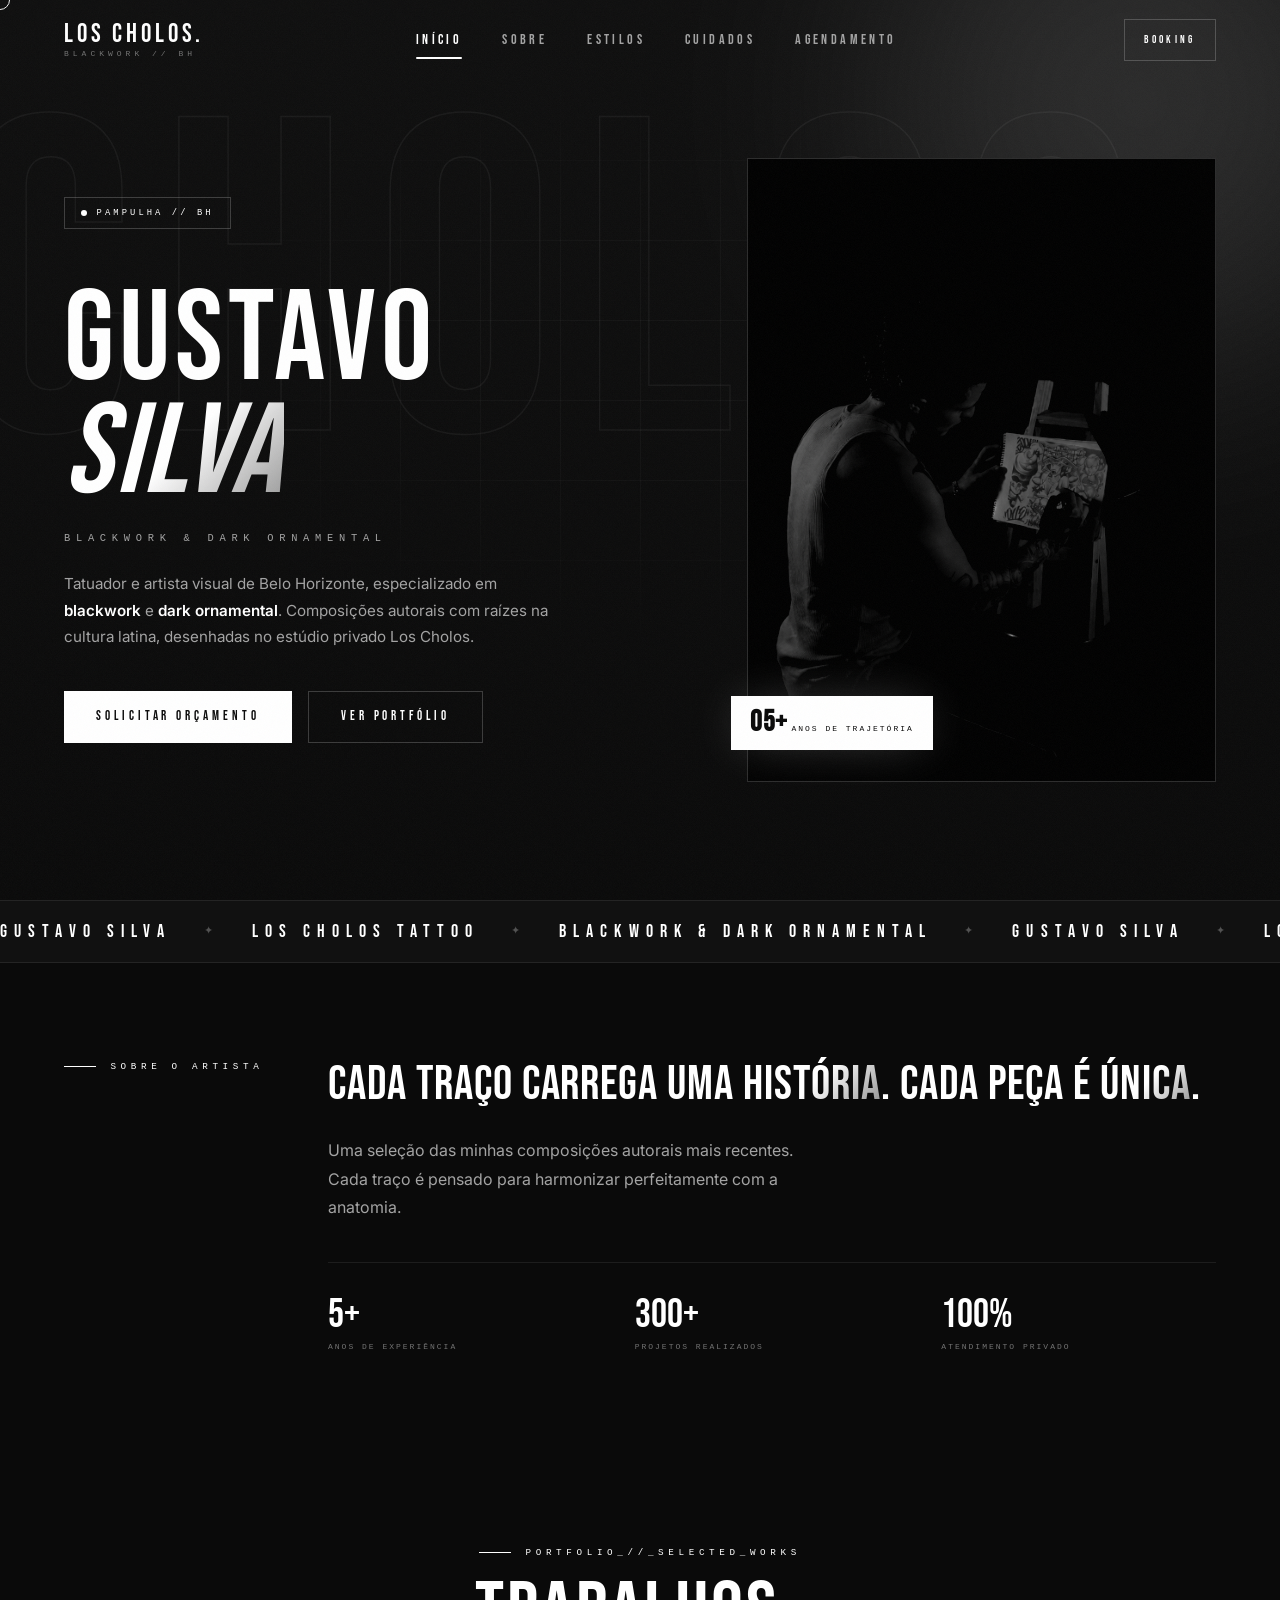
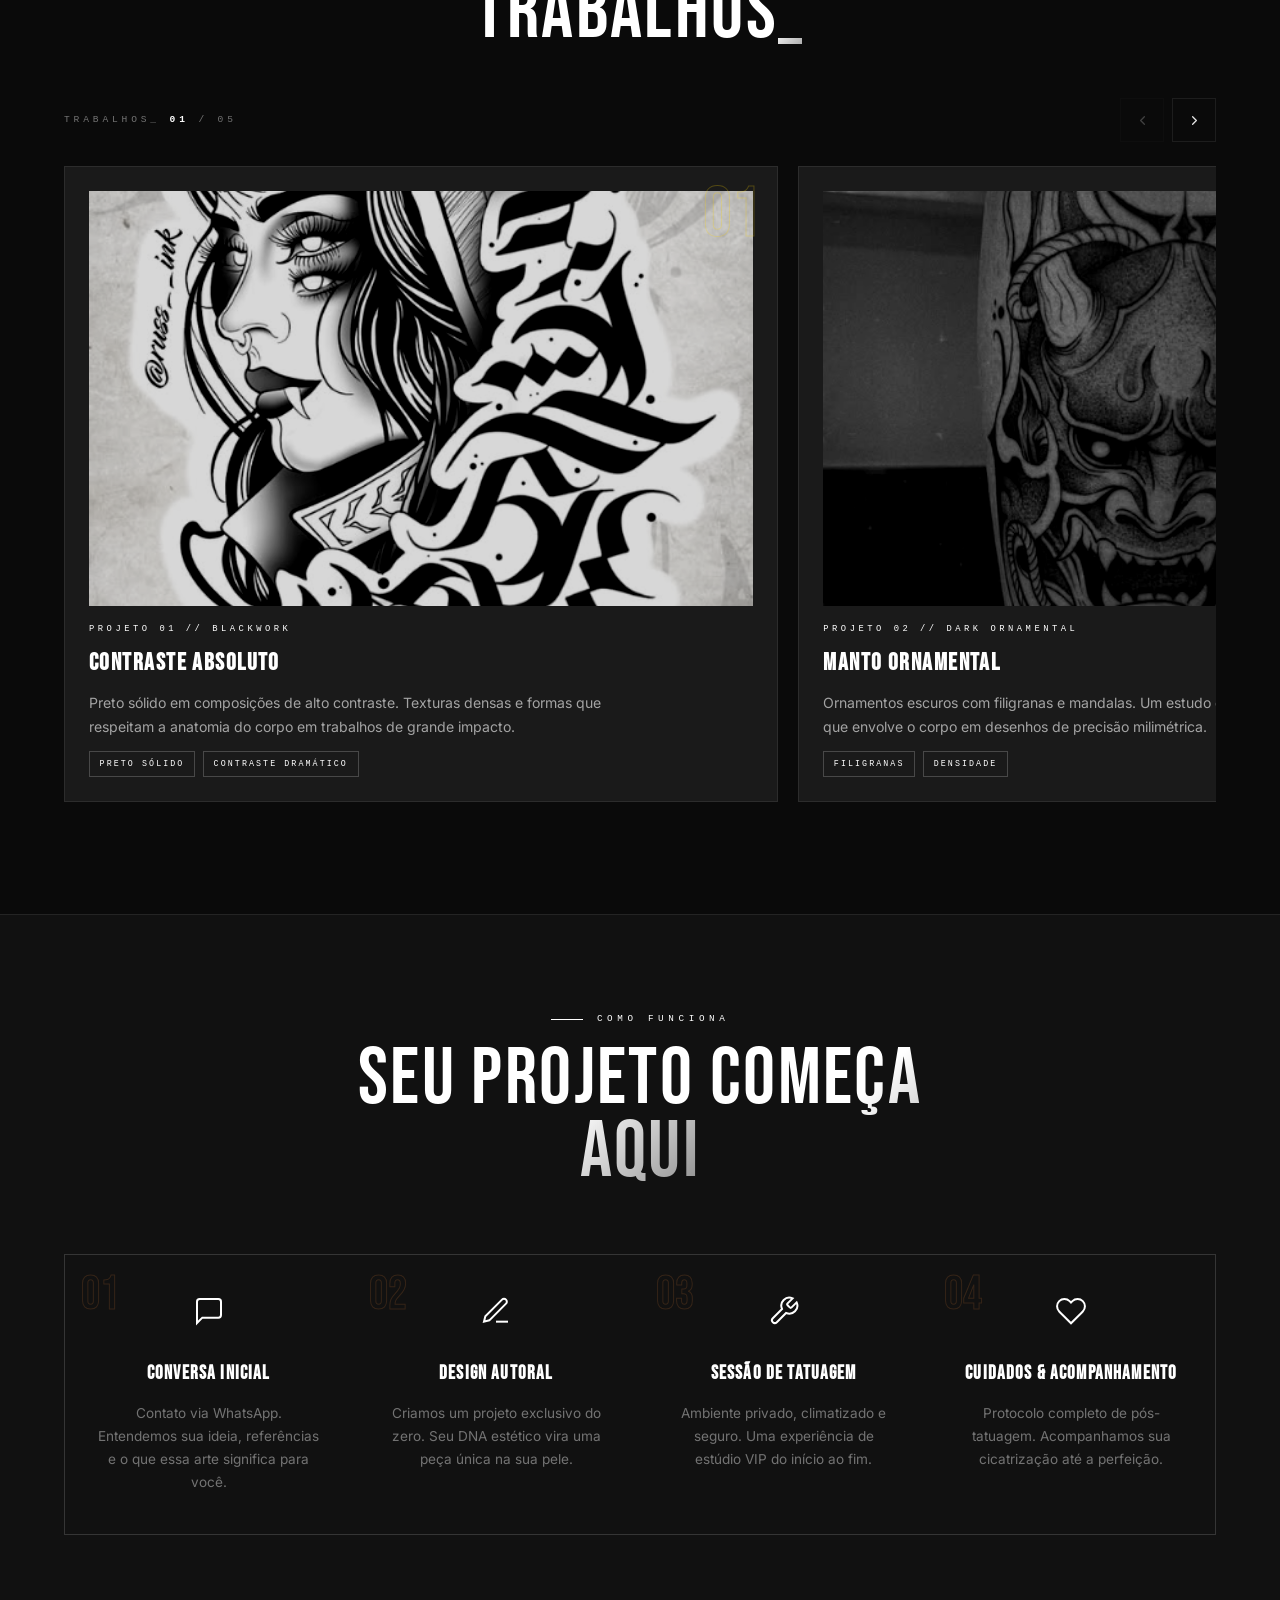
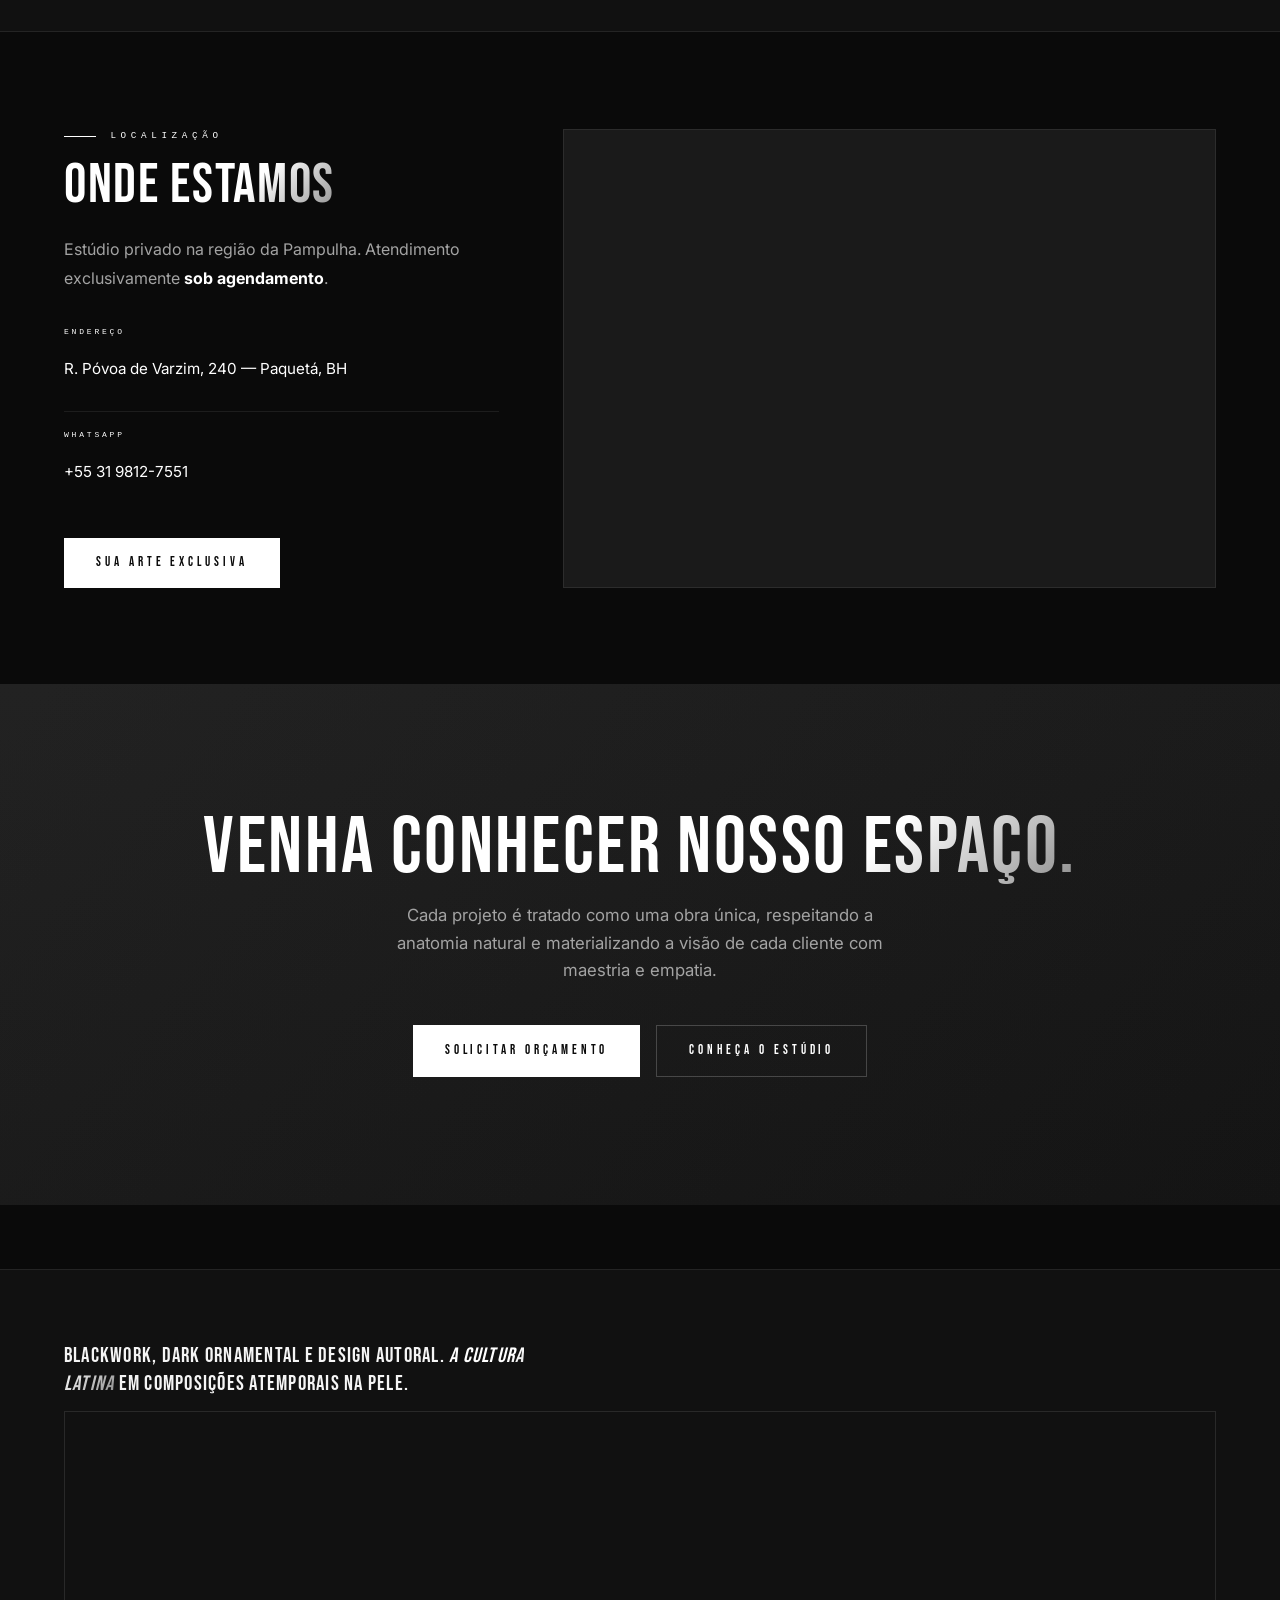
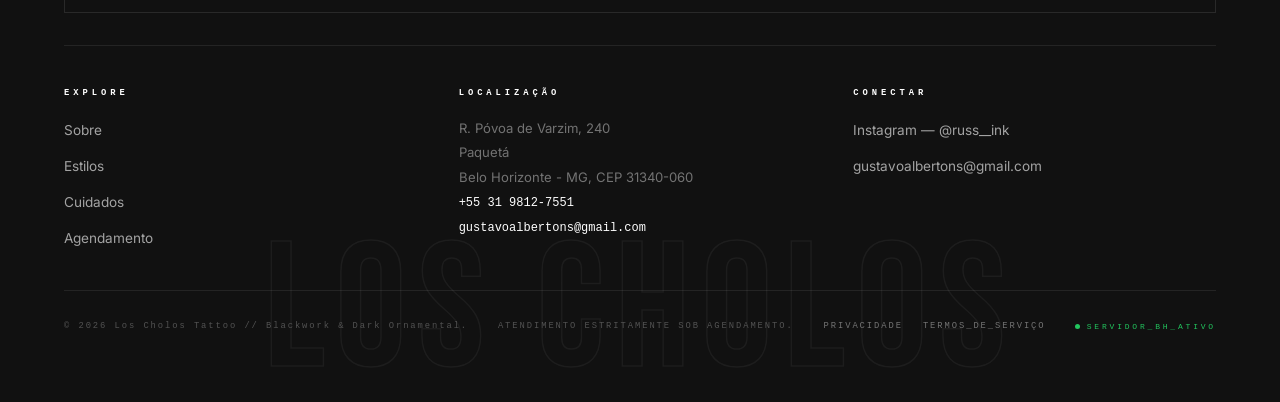
==== commit 0e8895e2: "Remove old particles, keep only smoke effect" ====
--- a/index.html
+++ b/index.html
@@ -15,9 +15,6 @@
 
   <!-- ================= SMOKE CANVAS ================= -->
   <canvas id="smoke-canvas"></canvas>
-  
-  <!-- ================= PARTICLES CANVAS ================= -->
-  <canvas id="particles-canvas"></canvas>
 
   <!-- ================= HERO ================= -->
   <section class="hero">
@@ -233,6 +230,5 @@
   <script src="js/data.js"></script>
   <script src="js/main.js"></script>
   <script src="js/smoke.js"></script>
-  <script src="js/particles.js"></script>
 </body>
 </html>
--- a/css/style.css
+++ b/css/style.css
@@ -73,16 +73,6 @@
   pointer-events: none;
 }
 
-/* ---------- particles canvas ---------- */
-#particles-canvas {
-  position: fixed;
-  inset: 0;
-  width: 100%;
-  height: 100%;
-  z-index: 0;
-  pointer-events: none;
-}
-
 /* ---------- grid background ---------- */
 .grid-bg {
   position: absolute;
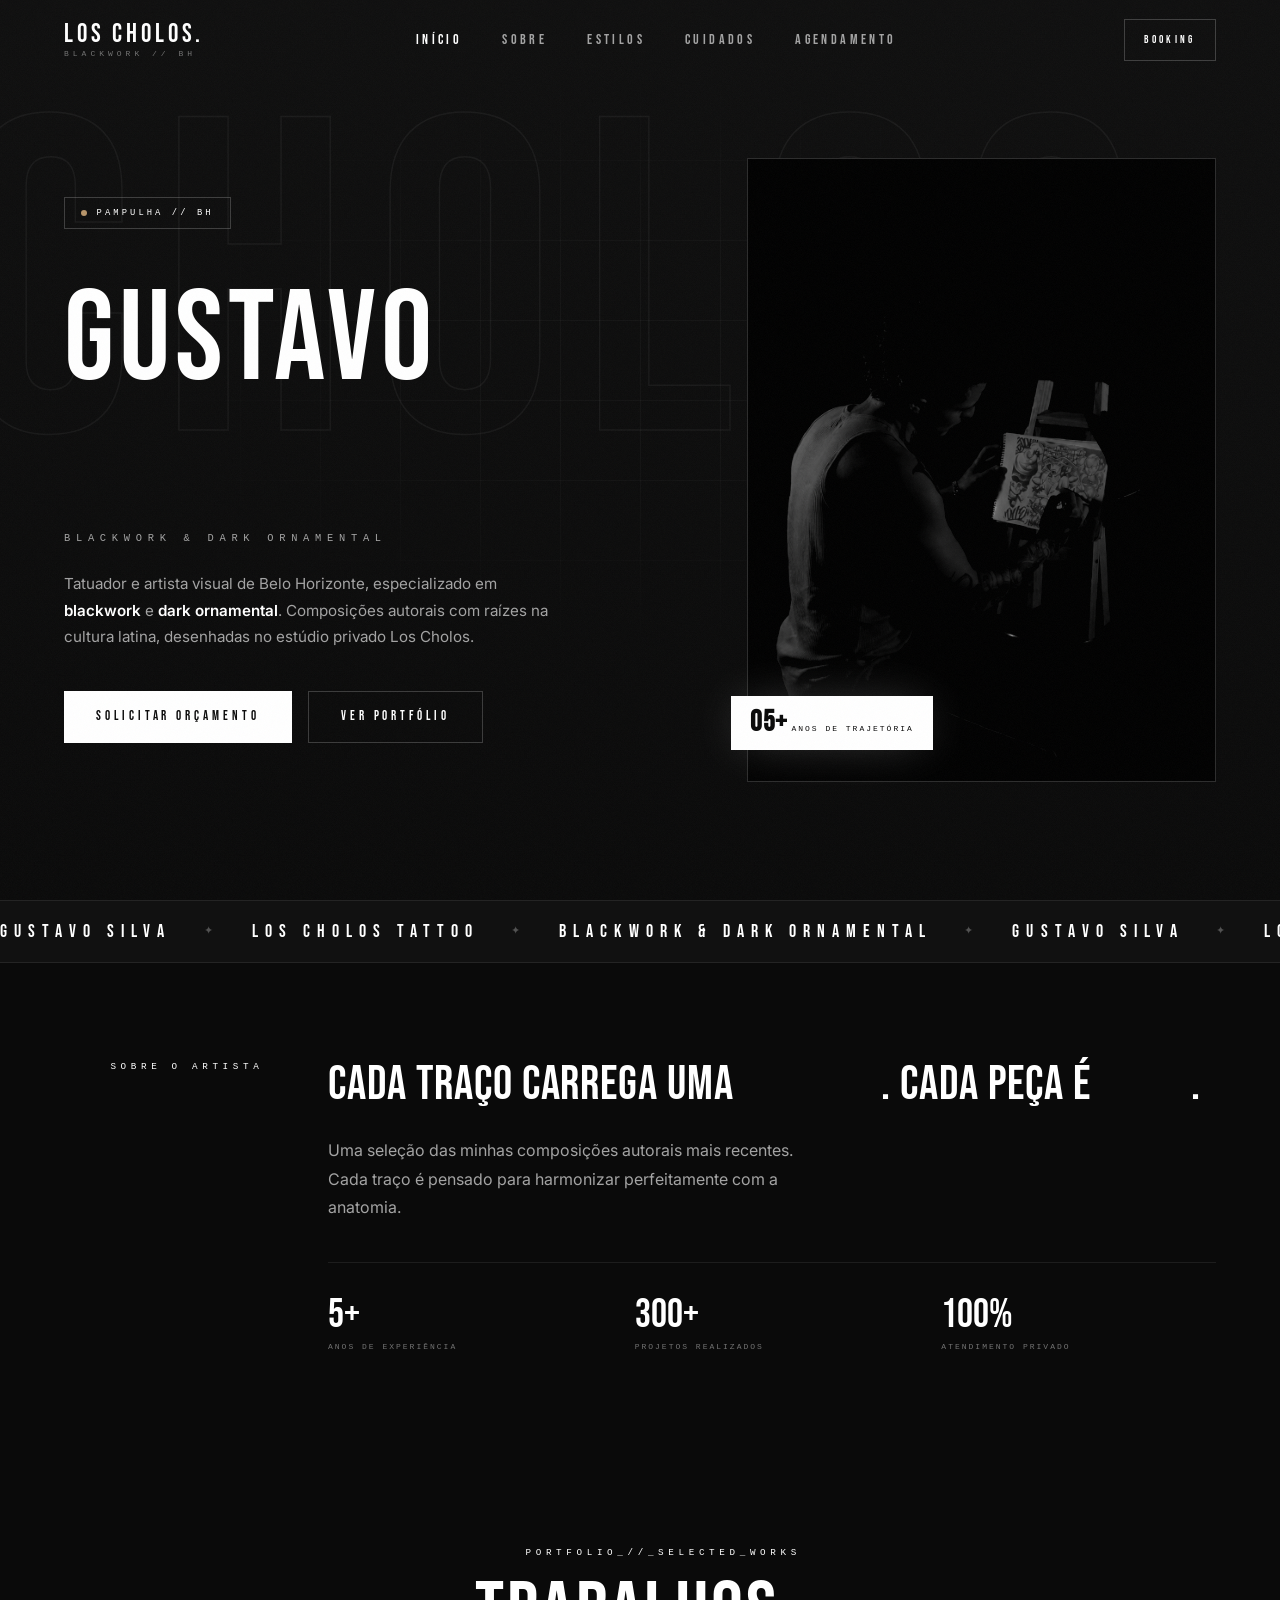
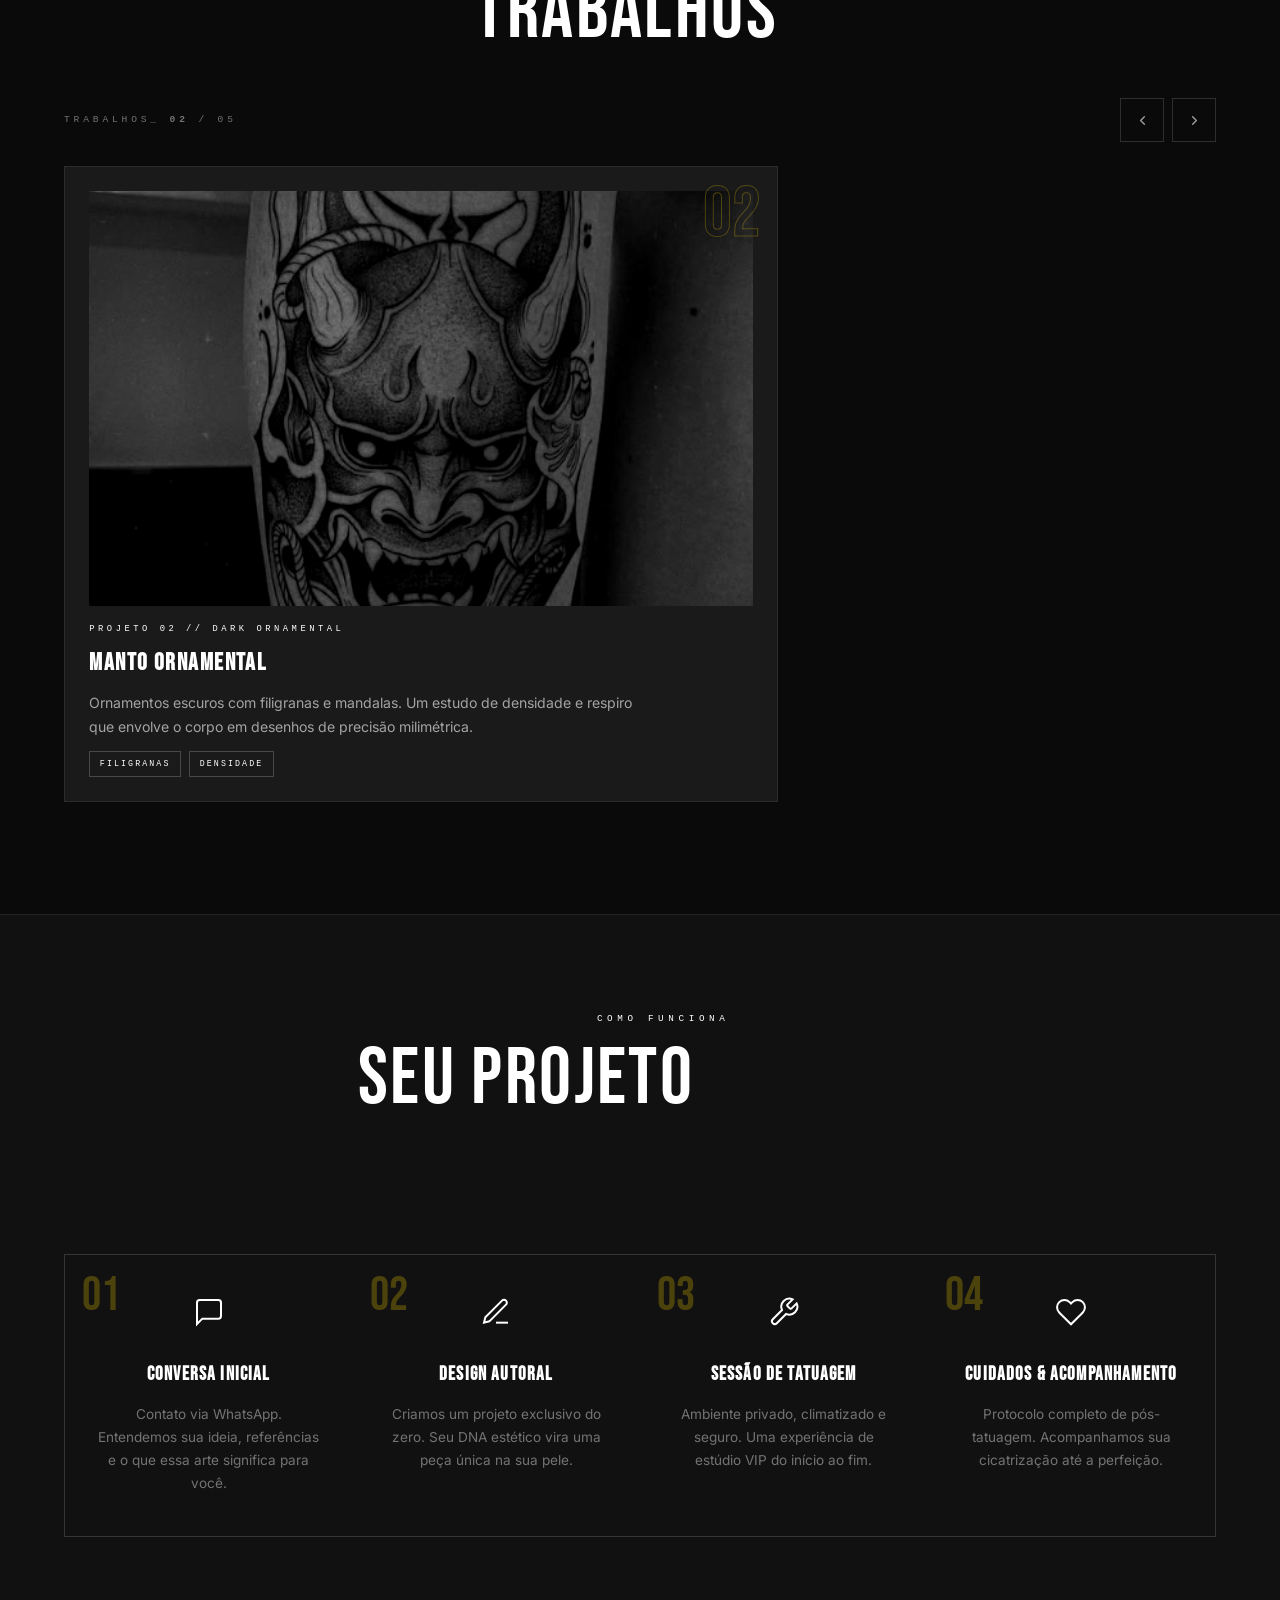
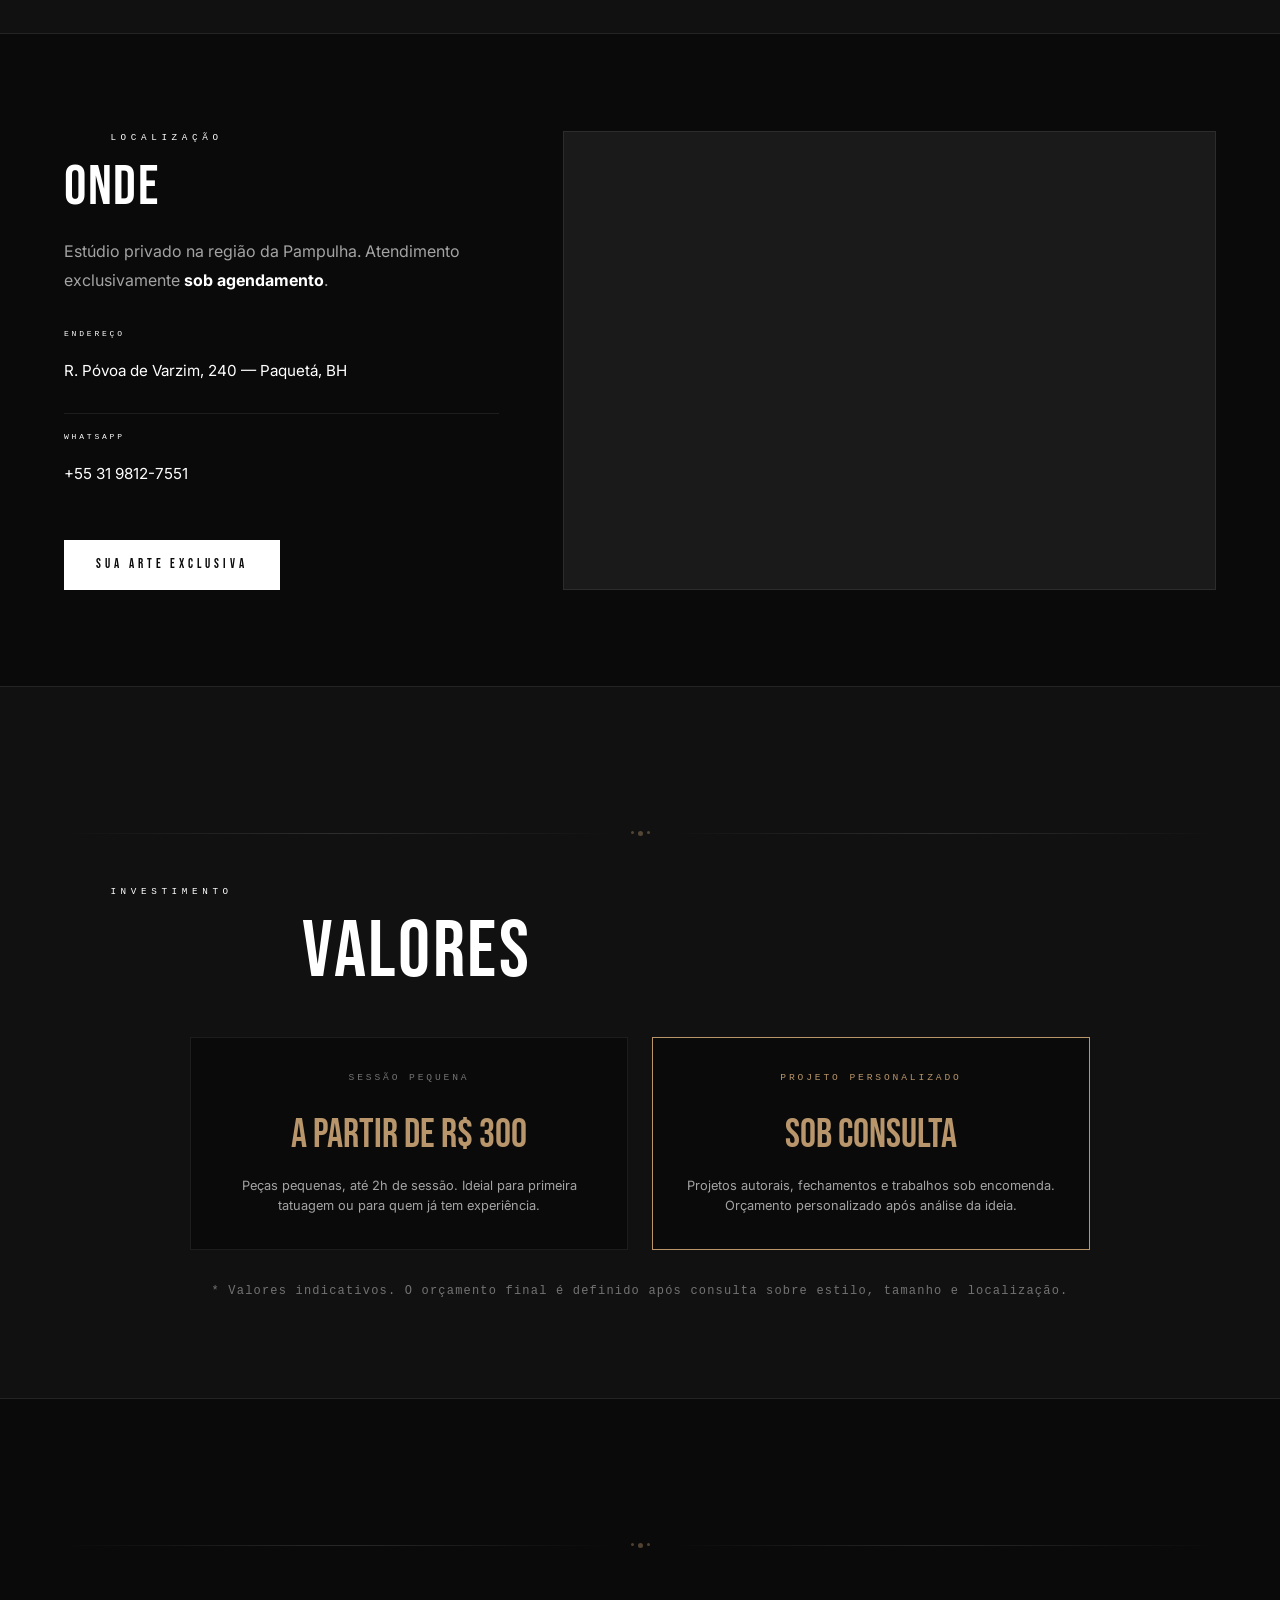
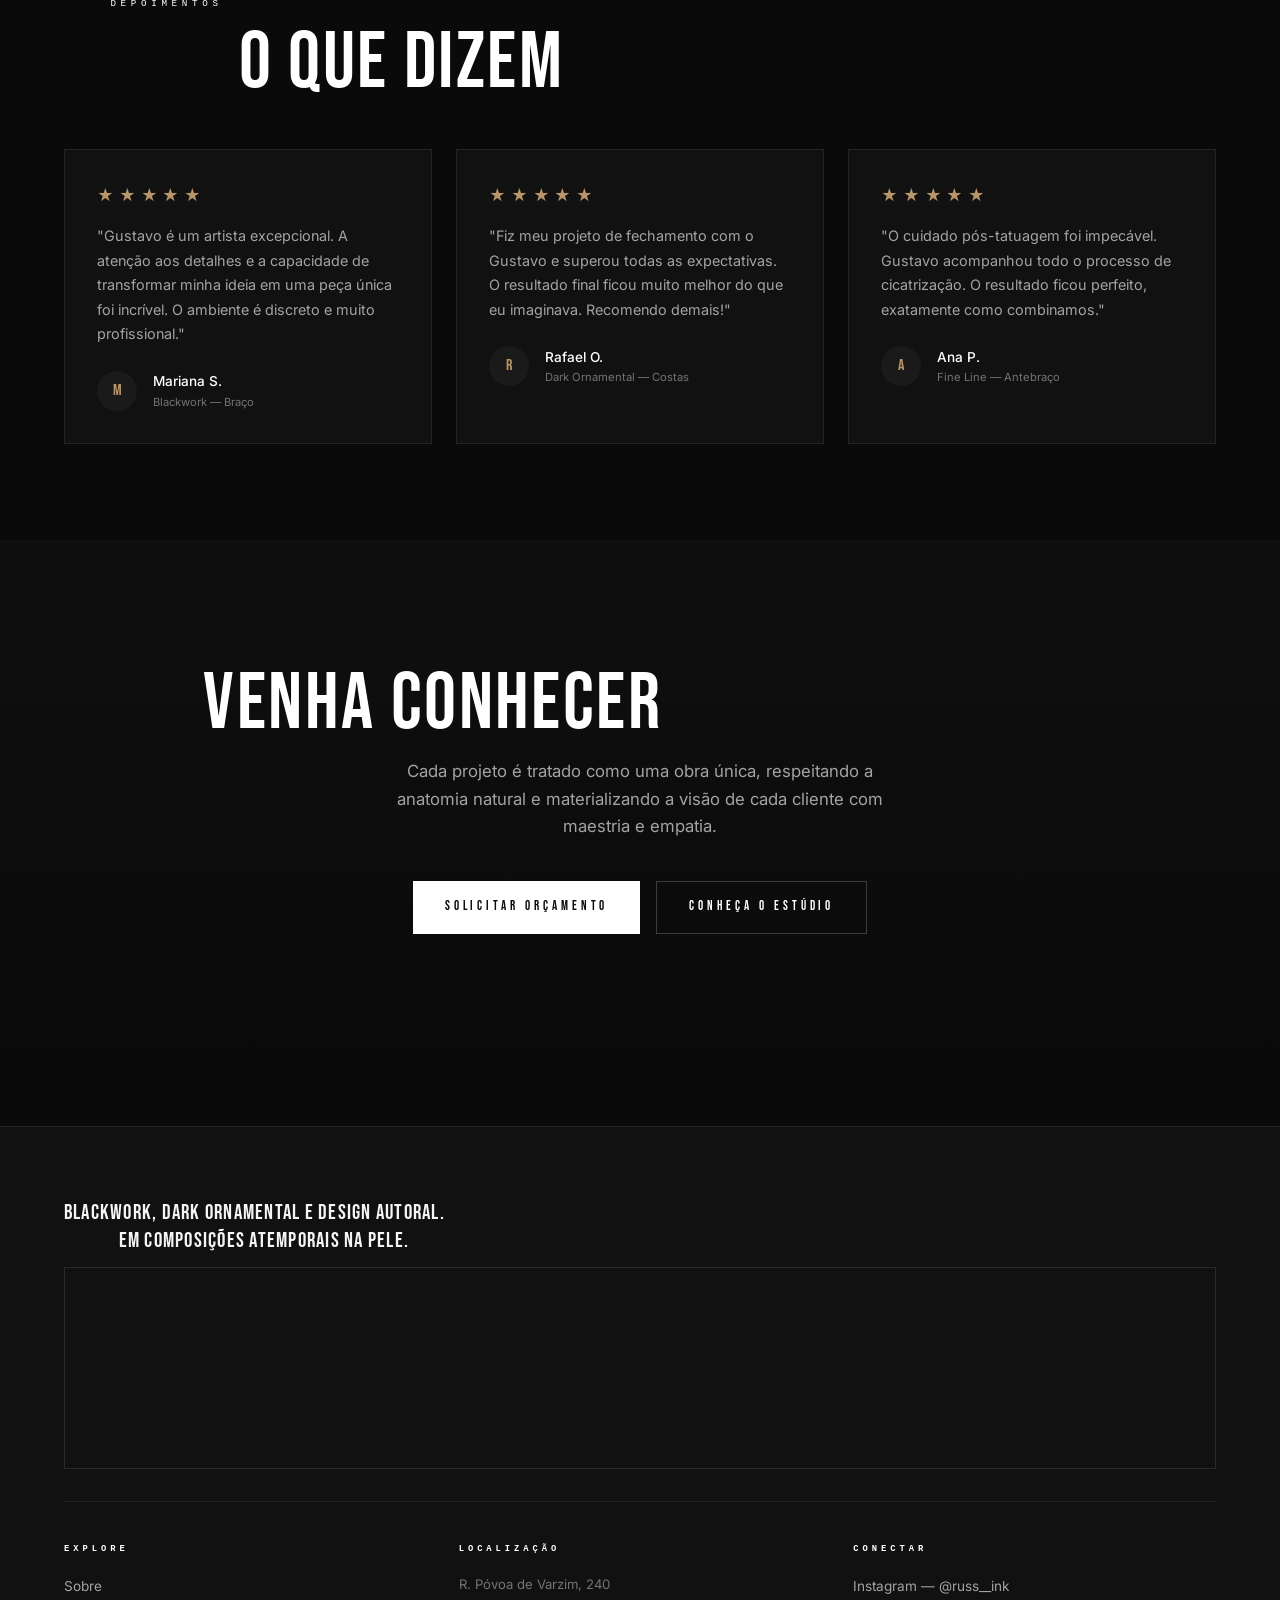
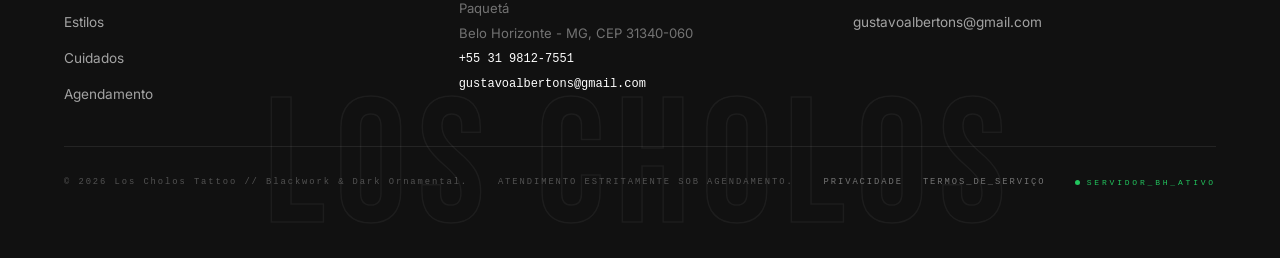
==== commit efbc262a: "Major improvements: ink color, ornamental UI, social proof, price anchors, autoplay slider" ====
--- a/index.html
+++ b/index.html
@@ -33,7 +33,7 @@
           </p>
           <div class="hero-cta reveal" style="--rd:.4s">
             <a class="btn" data-wa="Olá Gustavo, gostaria de solicitar um orçamento!" target="_blank" rel="noopener">Solicitar Orçamento</a>
-            <a class="btn btn-outline" href="https://www.instagram.com/russ__ink/" target="_blank" rel="noopener">Ver Portfólio</a>
+            <a class="btn btn-outline" href="estilos.html">Ver Portfólio</a>
           </div>
         </div>
 
@@ -204,6 +204,102 @@
               referrerpolicy="no-referrer-when-downgrade"
               title="Los Cholos Tattoo — Localização">
             </iframe>
+          </div>
+        </div>
+      </div>
+    </div>
+  </section>
+
+  <!-- ================= FAIXA DE PREÇO ================= -->
+  <section class="section" style="background:var(--bg-2);border-top:1px solid var(--line);border-bottom:1px solid var(--line)">
+    <div class="container">
+      <div class="ornamental-divider">
+        <div class="dotwork">
+          <span></span><span></span><span></span>
+        </div>
+      </div>
+      <div style="text-align:center;margin-bottom:3rem">
+        <span class="eyebrow reveal">Investimento</span>
+        <h2 class="h-section reveal" style="--rd:.1s;margin-top:1rem">
+          Valores <span class="grad">Transparentes</span>
+        </h2>
+      </div>
+      <div style="display:grid;grid-template-columns:repeat(auto-fit,minmax(280px,1fr));gap:1.5rem;max-width:900px;margin:0 auto">
+        <div class="reveal" style="--rd:.1s;padding:2rem;background:var(--bg);border:1px solid var(--line);text-align:center">
+          <div style="font-family:var(--font-mono);font-size:0.6rem;letter-spacing:0.3em;text-transform:uppercase;color:var(--stone-500);margin-bottom:1rem">Sessão Pequena</div>
+          <div style="font-family:var(--font-display);font-size:2.5rem;color:var(--ink);margin-bottom:0.5rem">A partir de R$ 300</div>
+          <div style="font-size:0.8rem;color:var(--stone-400);line-height:1.6">Peças pequenas, até 2h de sessão. Ideial para primeira tatuagem ou para quem já tem experiência.</div>
+        </div>
+        <div class="reveal" style="--rd:.2s;padding:2rem;background:var(--bg);border:1px solid var(--ink);text-align:center">
+          <div style="font-family:var(--font-mono);font-size:0.6rem;letter-spacing:0.3em;text-transform:uppercase;color:var(--ink);margin-bottom:1rem">Projeto Personalizado</div>
+          <div style="font-family:var(--font-display);font-size:2.5rem;color:var(--ink);margin-bottom:0.5rem">Sob Consulta</div>
+          <div style="font-size:0.8rem;color:var(--stone-400);line-height:1.6">Projetos autorais, fechamentos e trabalhos sob encomenda. Orçamento personalizado após análise da ideia.</div>
+        </div>
+      </div>
+      <p class="reveal" style="--rd:.3s;text-align:center;margin-top:2rem;font-size:0.75rem;color:var(--stone-500);font-family:var(--font-mono);letter-spacing:0.1em">
+        * Valores indicativos. O orçamento final é definido após consulta sobre estilo, tamanho e localização.
+      </p>
+    </div>
+  </section>
+
+  <!-- ================= PROVA SOCIAL ================= -->
+  <section class="section" style="background:var(--bg)">
+    <div class="container">
+      <div class="ornamental-divider">
+        <div class="dotwork">
+          <span></span><span></span><span></span>
+        </div>
+      </div>
+      <div style="text-align:center;margin-bottom:3rem">
+        <span class="eyebrow reveal">Depoimentos</span>
+        <h2 class="h-section reveal" style="--rd:.1s;margin-top:1rem">
+          O Que Dizem <span class="grad">Nossos Clientes</span>
+        </h2>
+      </div>
+      <div class="testimonials-grid" style="display:grid;grid-template-columns:repeat(auto-fit,minmax(300px,1fr));gap:1.5rem">
+        <div class="testimonial-card reveal" style="--rd:.1s;padding:2rem;background:var(--bg-2);border:1px solid var(--line)">
+          <div style="display:flex;gap:0.3rem;margin-bottom:1rem;color:var(--ink)">
+            <span>&#9733;</span><span>&#9733;</span><span>&#9733;</span><span>&#9733;</span><span>&#9733;</span>
+          </div>
+          <p style="color:var(--stone-400);font-size:0.9rem;line-height:1.7;margin-bottom:1.5rem">
+            "Gustavo é um artista excepcional. A atenção aos detalhes e a capacidade de transformar minha ideia em uma peça única foi incrível. O ambiente é discreto e muito profissional."
+          </p>
+          <div style="display:flex;align-items:center;gap:1rem">
+            <div style="width:40px;height:40px;background:var(--bg-3);border-radius:50%;display:flex;align-items:center;justify-content:center;font-family:var(--font-display);color:var(--ink)">M</div>
+            <div>
+              <div style="font-size:0.85rem;font-weight:500">Mariana S.</div>
+              <div style="font-size:0.7rem;color:var(--stone-500)">Blackwork — Braço</div>
+            </div>
+          </div>
+        </div>
+        <div class="testimonial-card reveal" style="--rd:.2s;padding:2rem;background:var(--bg-2);border:1px solid var(--line)">
+          <div style="display:flex;gap:0.3rem;margin-bottom:1rem;color:var(--ink)">
+            <span>&#9733;</span><span>&#9733;</span><span>&#9733;</span><span>&#9733;</span><span>&#9733;</span>
+          </div>
+          <p style="color:var(--stone-400);font-size:0.9rem;line-height:1.7;margin-bottom:1.5rem">
+            "Fiz meu projeto de fechamento com o Gustavo e superou todas as expectativas. O resultado final ficou muito melhor do que eu imaginava. Recomendo demais!"
+          </p>
+          <div style="display:flex;align-items:center;gap:1rem">
+            <div style="width:40px;height:40px;background:var(--bg-3);border-radius:50%;display:flex;align-items:center;justify-content:center;font-family:var(--font-display);color:var(--ink)">R</div>
+            <div>
+              <div style="font-size:0.85rem;font-weight:500">Rafael O.</div>
+              <div style="font-size:0.7rem;color:var(--stone-500)">Dark Ornamental — Costas</div>
+            </div>
+          </div>
+        </div>
+        <div class="testimonial-card reveal" style="--rd:.3s;padding:2rem;background:var(--bg-2);border:1px solid var(--line)">
+          <div style="display:flex;gap:0.3rem;margin-bottom:1rem;color:var(--ink)">
+            <span>&#9733;</span><span>&#9733;</span><span>&#9733;</span><span>&#9733;</span><span>&#9733;</span>
+          </div>
+          <p style="color:var(--stone-400);font-size:0.9rem;line-height:1.7;margin-bottom:1.5rem">
+            "O cuidado pós-tatuagem foi impecável. Gustavo acompanhou todo o processo de cicatrização. O resultado ficou perfeito, exatamente como combinamos."
+          </p>
+          <div style="display:flex;align-items:center;gap:1rem">
+            <div style="width:40px;height:40px;background:var(--bg-3);border-radius:50%;display:flex;align-items:center;justify-content:center;font-family:var(--font-display);color:var(--ink)">A</div>
+            <div>
+              <div style="font-size:0.85rem;font-weight:500">Ana P.</div>
+              <div style="font-size:0.7rem;color:var(--stone-500)">Fine Line — Antebraço</div>
+            </div>
           </div>
         </div>
       </div>
--- a/css/style.css
+++ b/css/style.css
@@ -9,9 +9,9 @@
   --bg: #0a0a0a;
   --bg-2: #111111;
   --bg-3: #1a1a1a;
-  --copper: #ffffff;
-  --copper-light: #ffffff;
-  --copper-dark: #888888;
+  --ink: #B8956A;
+  --ink-light: #C9A96E;
+  --ink-dark: #8A6B4A;
   --cream: #ffffff;
   --white: #ffffff;
   --stone-200: #f5f5f5;
@@ -191,7 +191,7 @@
   border-radius: 0;
   overflow: hidden;
   isolation: isolate;
-  transition: all 0.4s var(--ease);
+  transition: color 0.3s ease;
   white-space: nowrap;
 }
 .btn::before {
@@ -199,13 +199,14 @@
   position: absolute;
   inset: 0;
   z-index: -1;
-  background: #333333;
+  background: #B8956A;
   transform: scaleX(0);
   transform-origin: right;
-  transition: transform 0.5s var(--ease);
-}
-.btn:hover { color: #ffffff; }
+  transition: transform 0.5s cubic-bezier(0.16, 1, 0.3, 1);
+}
+.btn:hover { color: #0a0a0a; }
 .btn:hover::before { transform: scaleX(1); transform-origin: left; }
+.btn:active { background: #8A6B4A; }
 .btn svg { width: 14px; height: 14px; flex-shrink: 0; }
 
 .btn-outline {
@@ -213,8 +214,9 @@
   color: #ffffff;
   border: 1px solid rgba(255, 255, 255, 0.2);
 }
-.btn-outline::before { background: #ffffff; }
-.btn-outline:hover { color: #0a0a0a; }
+.btn-outline::before { background: #B8956A; }
+.btn-outline:hover { color: #0a0a0a; border-color: #B8956A; }
+.btn-outline:active { background: #8A6B4A; }
 
 .btn-sm { padding: 0.65rem 1.2rem; font-size: 0.7rem; }
 
@@ -313,8 +315,7 @@
 .badge .dot {
   width: 6px; height: 6px;
   border-radius: 50%;
-  background: var(--copper);
-  animation: pulse 2s infinite;
+  background: var(--ink);
 }
 @keyframes pulse {
   0%, 100% { box-shadow: 0 0 0 0 rgba(255, 255, 255, 0.4); opacity: 1; }
@@ -648,13 +649,29 @@
 .slider-count b { color: var(--copper); font-weight: 600; }
 .slider-nav { display: flex; gap: 0.5rem; }
 .slider-btn {
+  position: relative;
   width: 44px; height: 44px;
-  border: 1px solid var(--line);
+  border: 1px solid rgba(255, 255, 255, 0.15);
   display: flex; align-items: center; justify-content: center;
-  color: var(--stone-300);
-  transition: all 0.3s;
-}
-.slider-btn:hover { border-color: var(--copper); color: var(--copper); }
+  color: #a3a3a3;
+  transition: color 0.3s ease;
+  overflow: hidden;
+  isolation: isolate;
+  background: transparent;
+}
+.slider-btn::before {
+  content: "";
+  position: absolute;
+  inset: 0;
+  z-index: -1;
+  background: #B8956A;
+  transform: scaleX(0);
+  transform-origin: right;
+  transition: transform 0.5s cubic-bezier(0.16, 1, 0.3, 1);
+}
+.slider-btn:hover { color: #0a0a0a; border-color: #B8956A; }
+.slider-btn:hover::before { transform: scaleX(1); transform-origin: left; }
+.slider-btn:active { background: #8A6B4A; }
 .slider-btn:disabled { opacity: 0.25; pointer-events: none; }
 .slider-btn svg { width: 15px; height: 15px; }
 
@@ -1042,12 +1059,26 @@
 
 /* ---------- BTN GHOST ---------- */
 .btn-ghost {
+  position: relative;
   background: transparent;
   color: #ffffff;
   border: 1px solid rgba(255, 255, 255, 0.2);
-}
-.btn-ghost::before { background: rgba(255, 255, 255, 0.1); }
-.btn-ghost:hover { color: #ffffff; }
+  overflow: hidden;
+  isolation: isolate;
+}
+.btn-ghost::before {
+  content: "";
+  position: absolute;
+  inset: 0;
+  z-index: -1;
+  background: #B8956A;
+  transform: scaleX(0);
+  transform-origin: right;
+  transition: transform 0.5s cubic-bezier(0.16, 1, 0.3, 1);
+}
+.btn-ghost:hover { color: #0a0a0a; border-color: #B8956A; }
+.btn-ghost:hover::before { transform: scaleX(1); transform-origin: left; }
+.btn-ghost:active { background: #8A6B4A; }
 
 /* ---------- ABOUT SPLIT ---------- */
 .about-split-grid {
@@ -1419,10 +1450,12 @@
   padding: 2.5rem 2rem;
   background: var(--bg-2);
   text-align: center;
-  transition: background 0.4s;
+  transition: background 0.4s, border-color 0.4s;
+  border: 1px solid transparent;
 }
 .process-step:hover, .process-step.is-touch-hover {
   background: var(--bg-3);
+  border-color: rgba(255, 215, 0, 0.3);
 }
 .process-step-num {
   position: absolute;
@@ -1430,13 +1463,22 @@
   left: 1rem;
   font-family: var(--font-display);
   font-size: 3rem;
-  color: transparent;
-  -webkit-text-stroke: 1px rgba(200, 117, 51, 0.2);
+  color: rgba(255, 215, 0, 0.25);
   line-height: 1;
+  transition: color 0.4s;
+}
+.process-step:hover .process-step-num,
+.process-step.is-touch-hover .process-step-num {
+  color: rgba(255, 215, 0, 0.6);
 }
 .process-step-icon {
   color: var(--copper);
   margin-bottom: 1.5rem;
+  transition: color 0.4s;
+}
+.process-step:hover .process-step-icon,
+.process-step.is-touch-hover .process-step-icon {
+  color: #B8956A;
 }
 .process-step-icon svg {
   width: 32px;
@@ -1509,7 +1551,7 @@
 .cursor.hidden { opacity: 0; }
 .cursor.active { 
   transform: translate(-50%, -50%) scale(2.5); 
-  background: rgba(200, 117, 51, 0.15);
+  background: rgba(255, 215, 0, 0.15);
   border-color: var(--copper-light);
 }
 .cursor.pointer { 
@@ -1598,7 +1640,7 @@
   content: "";
   position: absolute;
   inset: 0;
-  background: radial-gradient(circle at var(--mouse-x, 50%) var(--mouse-y, 50%), rgba(200, 117, 51, 0.15) 0%, transparent 50%);
+  background: radial-gradient(circle at var(--mouse-x, 50%) var(--mouse-y, 50%), rgba(255, 215, 0, 0.15) 0%, transparent 50%);
   opacity: 0;
   transition: opacity 0.4s;
   pointer-events: none;
@@ -1683,8 +1725,82 @@
 .separator {
   width: 60px;
   height: 2px;
-  background: var(--copper);
+  background: var(--ink);
   margin: 2rem 0;
+}
+
+/* ---------- ORNAMENTAL DIVIDER ---------- */
+.ornamental-divider {
+  display: flex;
+  align-items: center;
+  justify-content: center;
+  gap: 1rem;
+  margin: 3rem 0;
+  opacity: 0.4;
+}
+.ornamental-divider::before,
+.ornamental-divider::after {
+  content: "";
+  flex: 1;
+  height: 1px;
+  background: linear-gradient(to right, transparent, rgba(255, 255, 255, 0.3), transparent);
+}
+.ornamental-divider .dotwork {
+  display: flex;
+  gap: 4px;
+}
+.ornamental-divider .dotwork span {
+  width: 3px;
+  height: 3px;
+  background: var(--ink);
+  border-radius: 50%;
+}
+.ornamental-divider .dotwork span:nth-child(2) {
+  width: 5px;
+  height: 5px;
+}
+
+/* ---------- DOTWORK ACCENT ---------- */
+.dotwork-accent {
+  position: relative;
+  display: inline-block;
+}
+.dotwork-accent::before {
+  content: "";
+  position: absolute;
+  top: -8px;
+  left: 50%;
+  transform: translateX(-50%);
+  width: 40px;
+  height: 8px;
+  background-image: radial-gradient(circle, var(--ink) 1px, transparent 1px);
+  background-size: 6px 6px;
+  opacity: 0.5;
+}
+
+/* ---------- ORNAMENTAL CORNER ---------- */
+.ornamental-corner {
+  position: relative;
+}
+.ornamental-corner::before,
+.ornamental-corner::after {
+  content: "";
+  position: absolute;
+  width: 20px;
+  height: 20px;
+  border: 1px solid rgba(184, 149, 106, 0.3);
+}
+.ornamental-corner::before {
+  top: -1px;
+  left: -1px;
+  border-right: none;
+  border-bottom: none;
+}
+.ornamental-corner::after {
+  bottom: -1px;
+  right: -1px;
+  border-left: none;
+  border-top: none;
 }
 
 /* ---------- HORIZONTAL SCROLL TEXT ---------- */
@@ -1694,7 +1810,7 @@
   text-transform: uppercase;
   white-space: nowrap;
   color: transparent;
-  -webkit-text-stroke: 1px rgba(200, 117, 51, 0.2);
+  -webkit-text-stroke: 1px rgba(184, 149, 106, 0.2);
   animation: scrollText 20s linear infinite;
 }
 @keyframes scrollText {
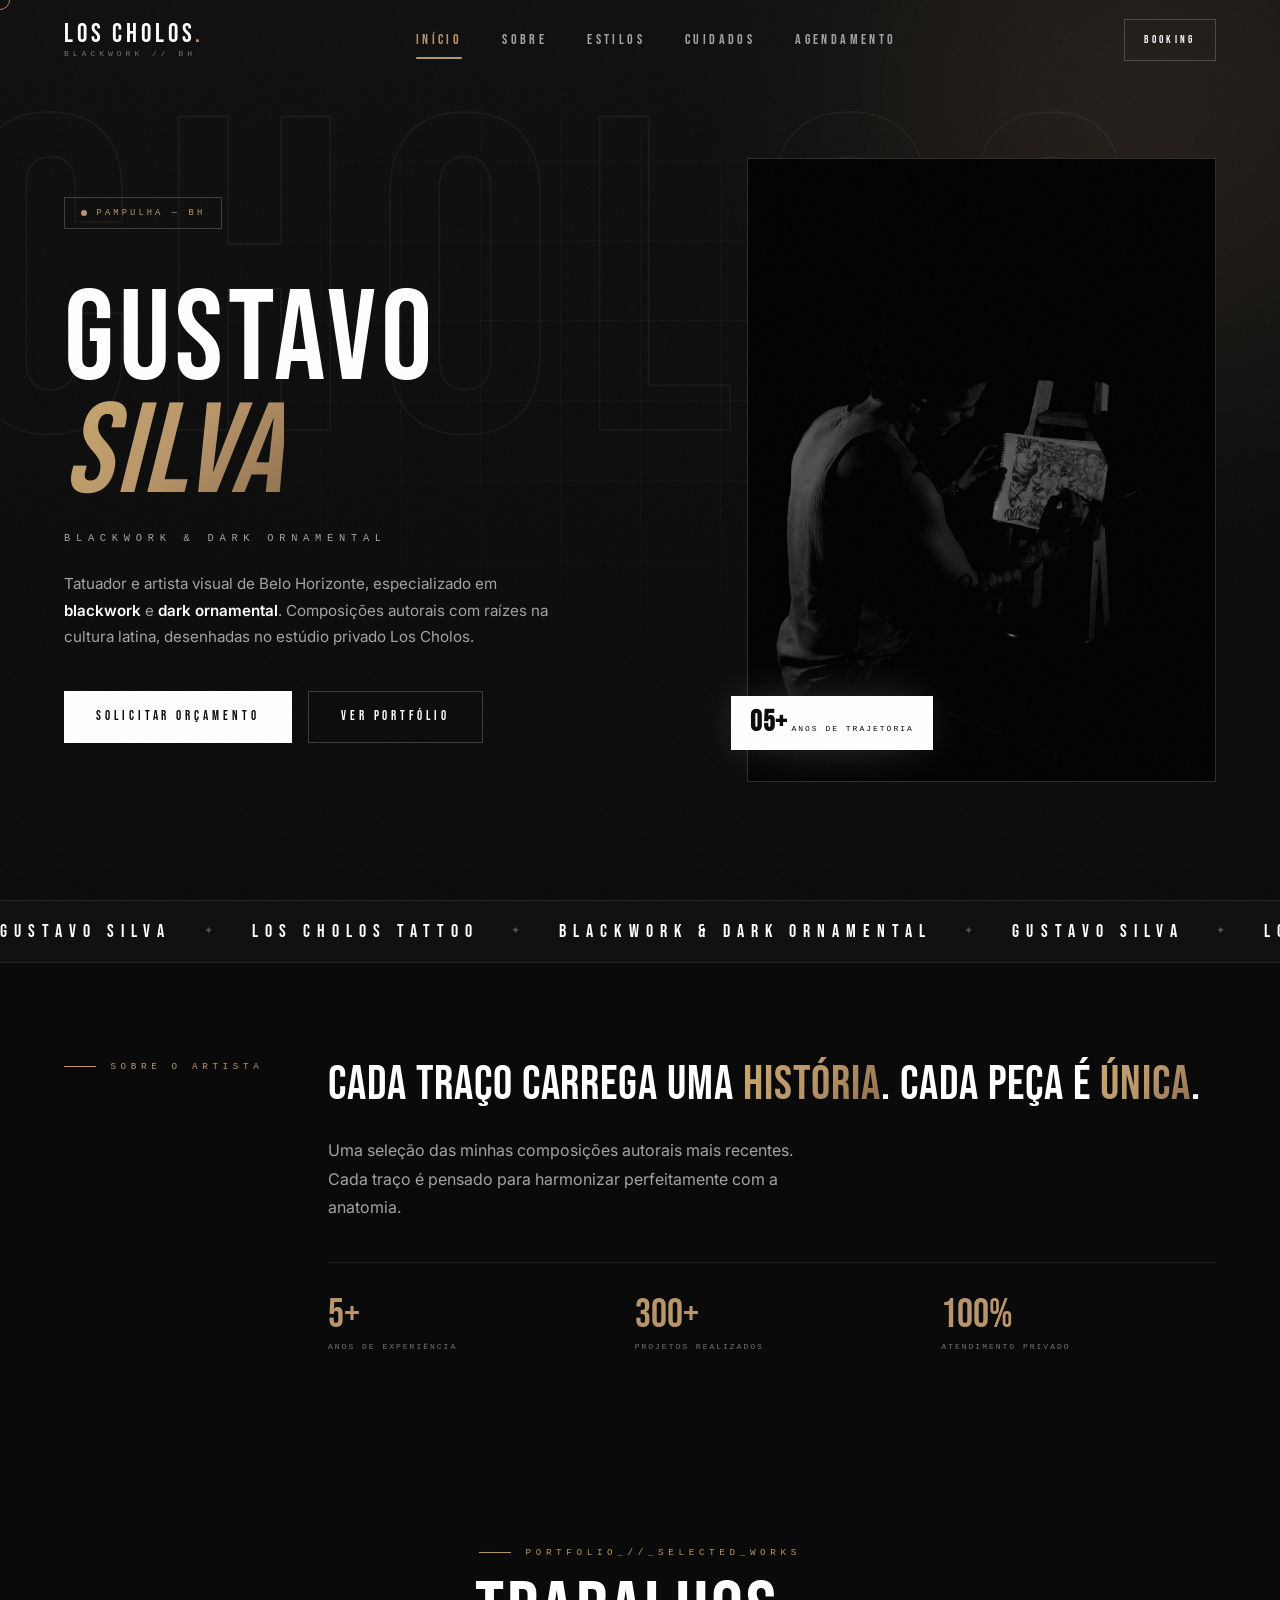
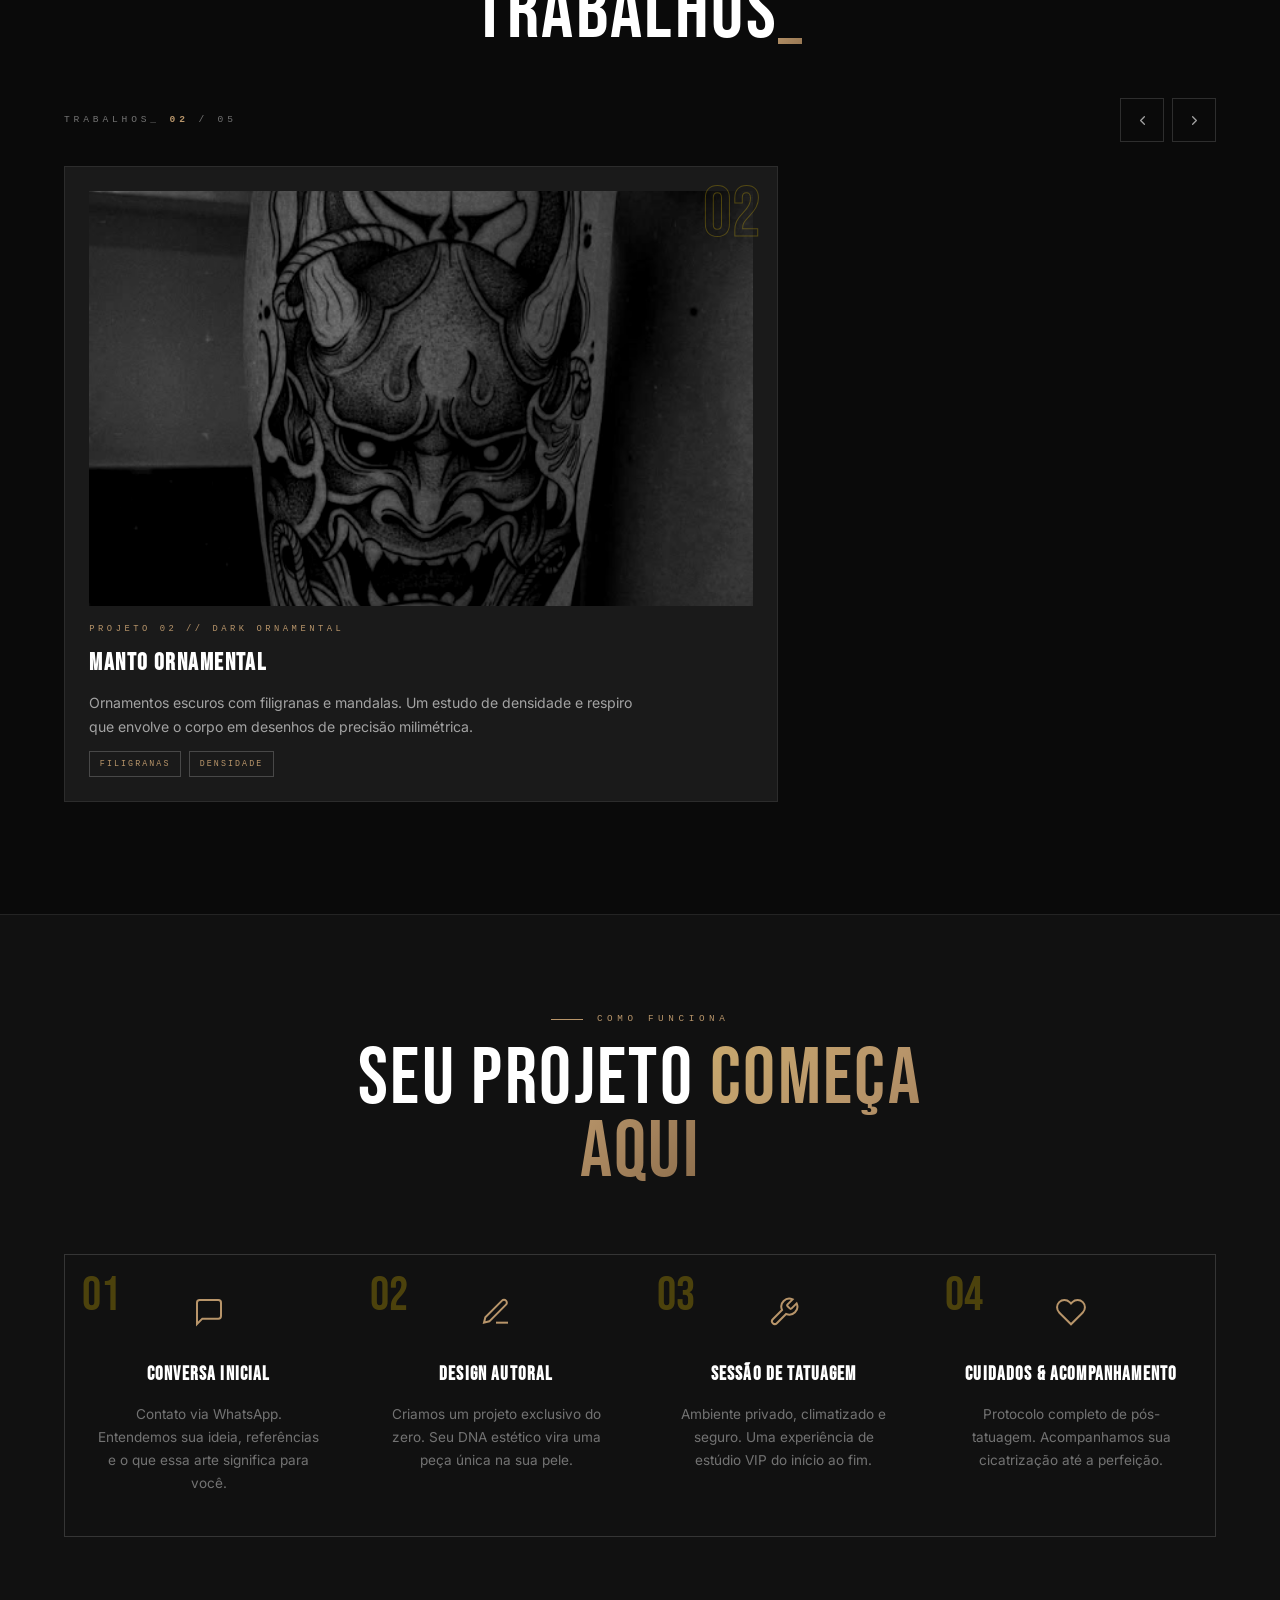
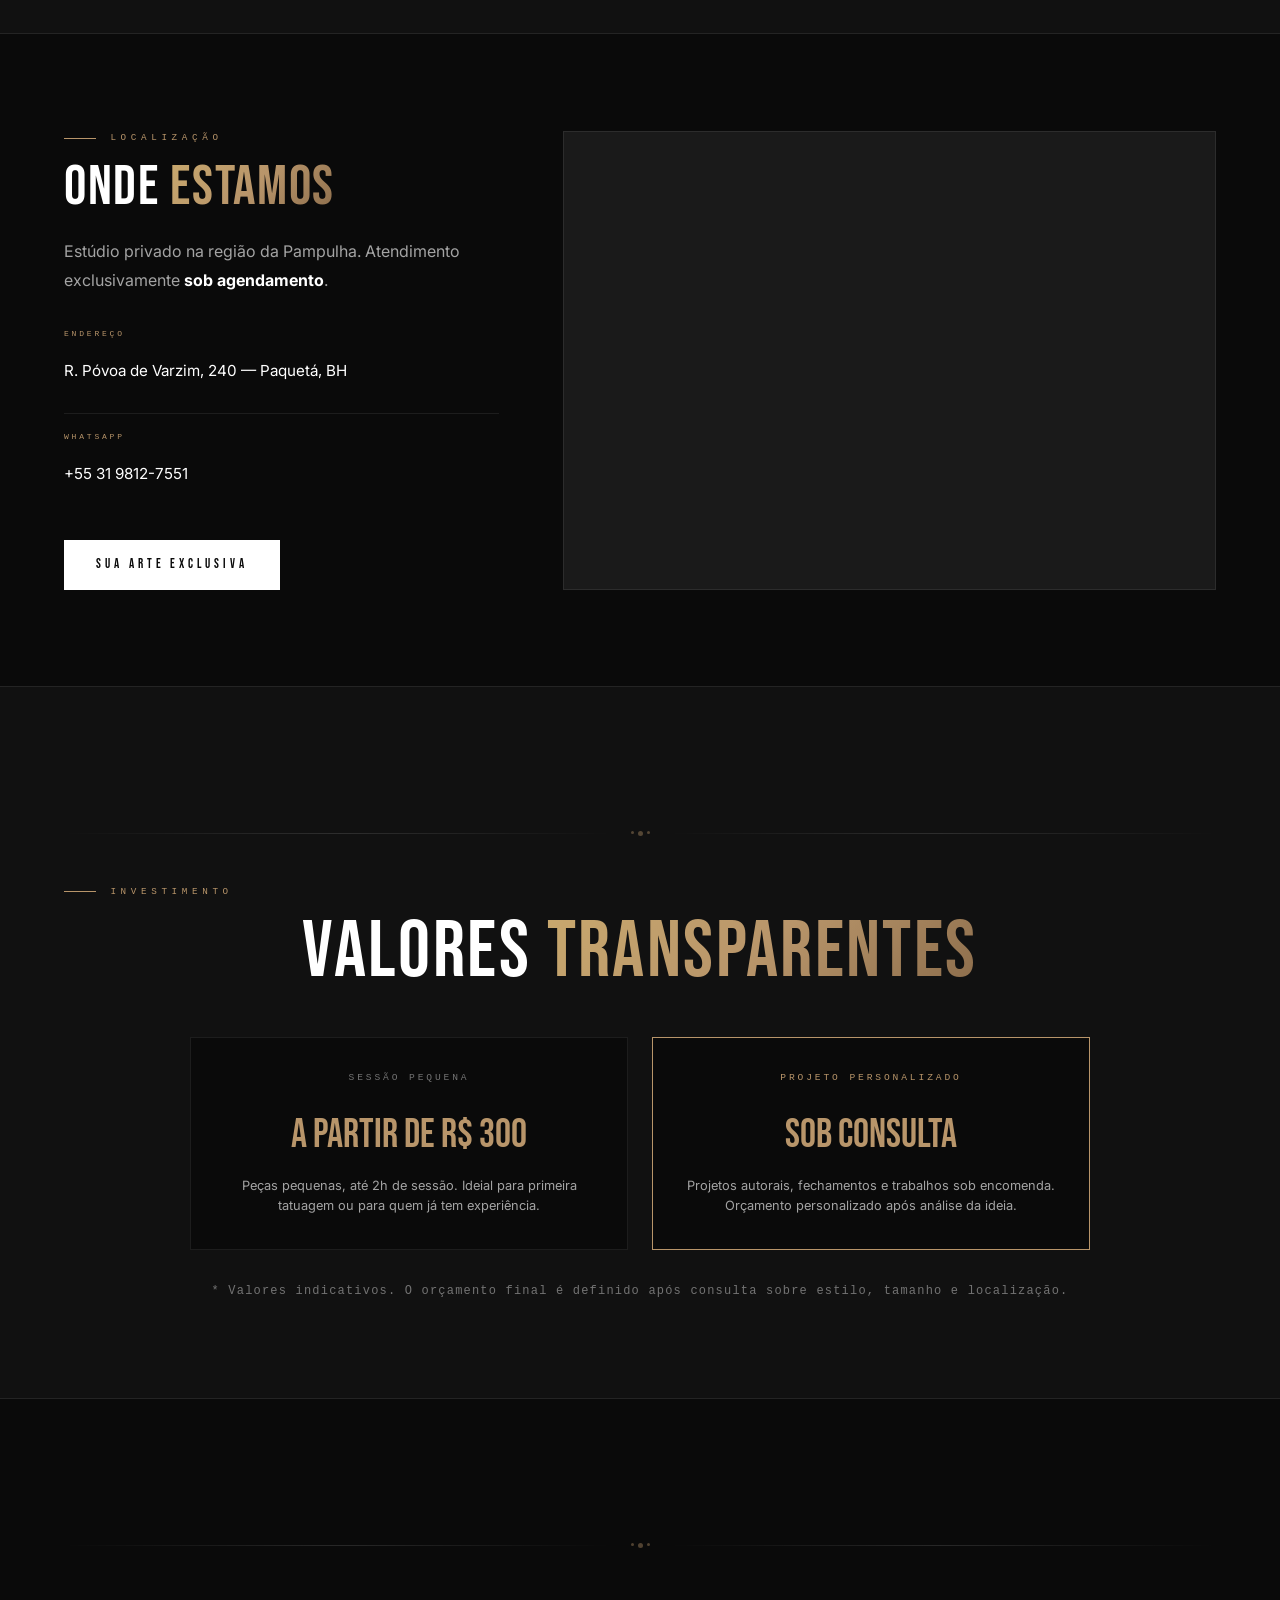
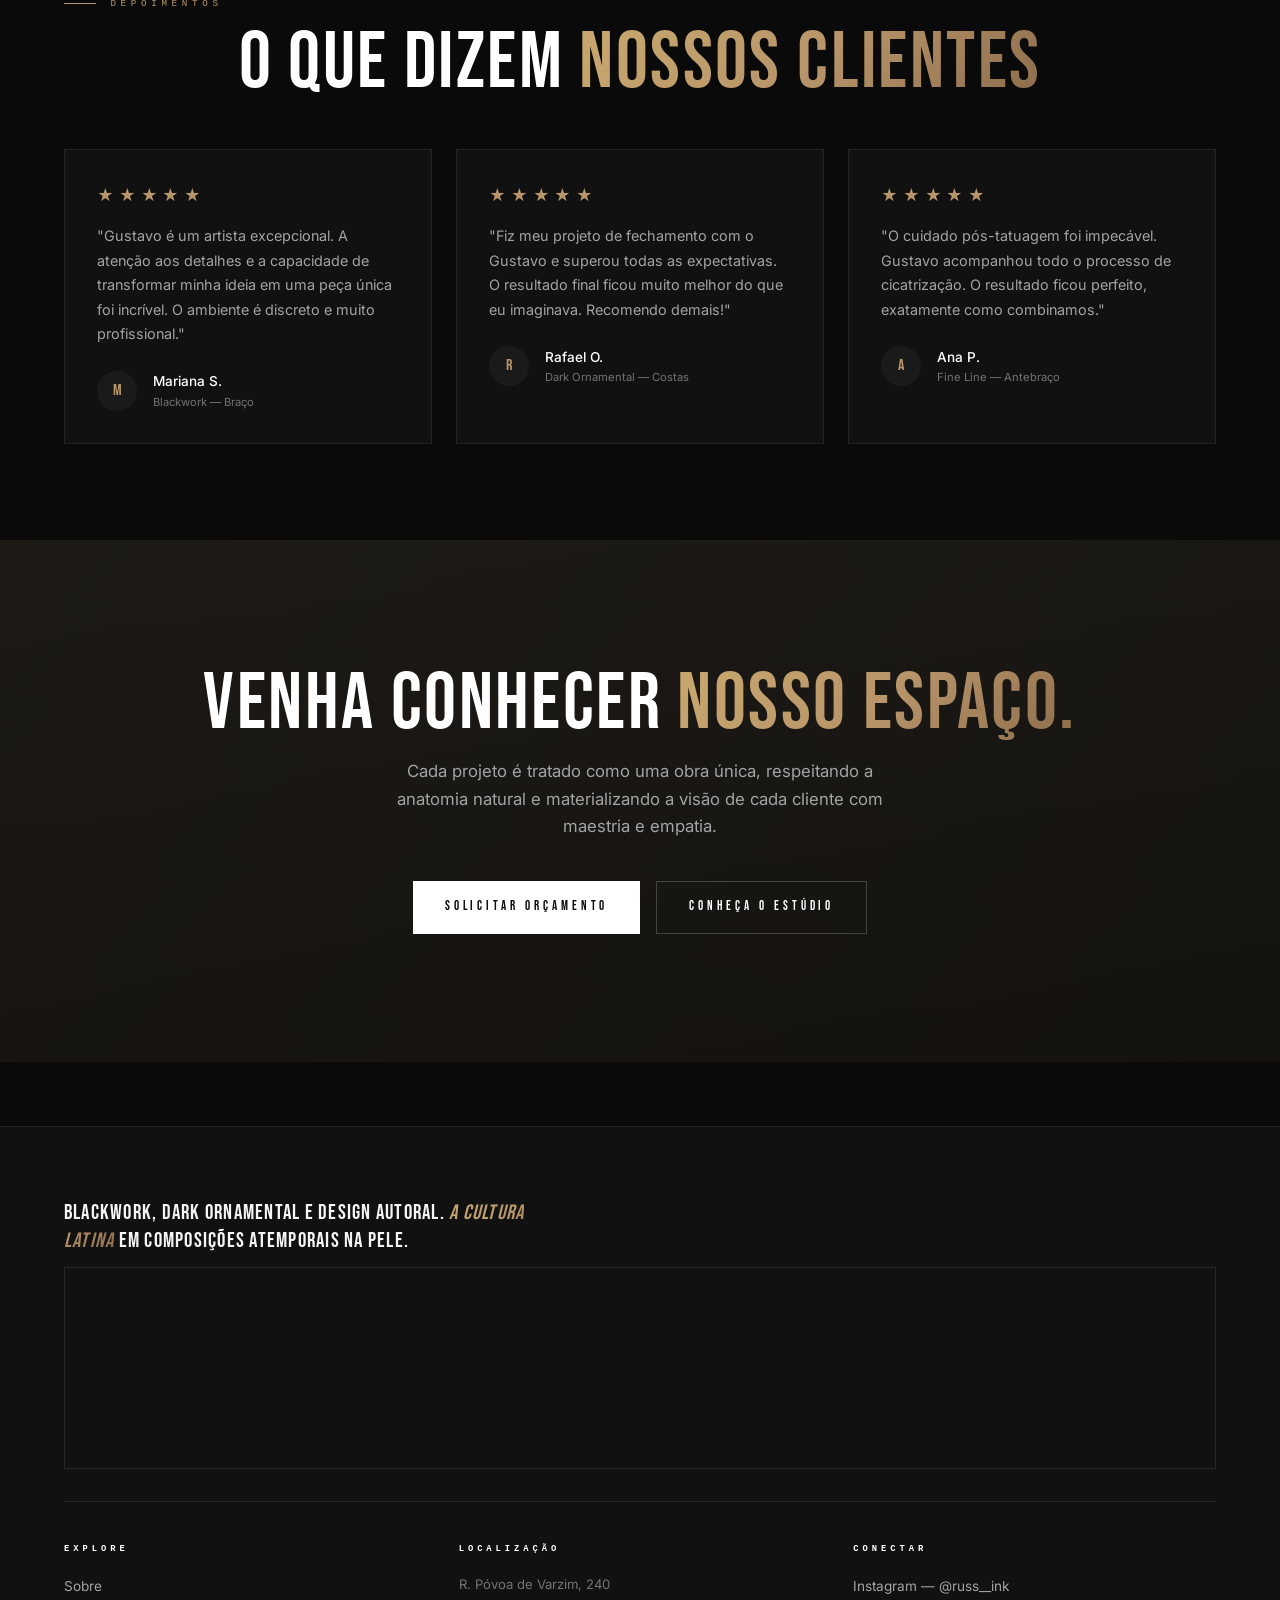
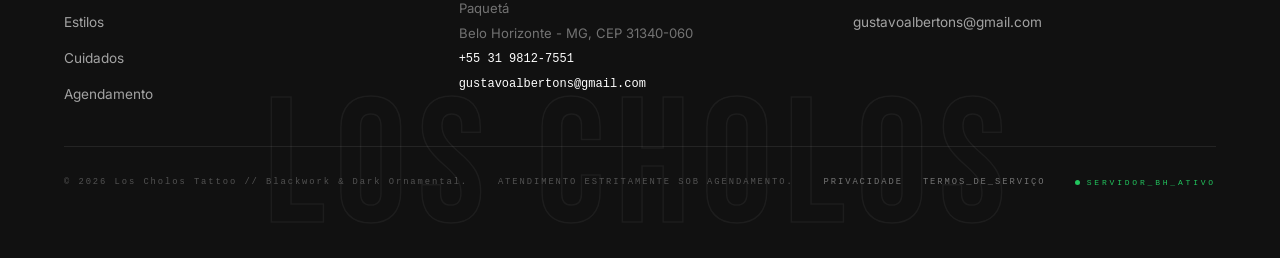
==== commit fd76963a: "Major cleanup: remove drafts, fix badges, reduce mobile motion, add social proof & prices" ====
--- a/index.html
+++ b/index.html
@@ -25,7 +25,7 @@
     <div class="container">
       <div class="hero-inner">
         <div>
-          <div class="badge hero-badge reveal"><span class="dot"></span> PAMPULHA // BH</div>
+          <div class="badge hero-badge reveal"><span class="dot"></span> PAMPULHA — BH</div>
           <h1 class="h-hero reveal" style="--rd:.1s">Gustavo<br /><span class="grad ital">Silva</span></h1>
           <div class="hero-sub reveal" style="--rd:.2s">Blackwork &amp; Dark Ornamental</div>
           <p class="hero-bio reveal" style="--rd:.3s">
--- a/css/style.css
+++ b/css/style.css
@@ -93,7 +93,7 @@
   filter: blur(120px);
   pointer-events: none;
   opacity: 0.12;
-  background: var(--copper);
+  background: var(--ink);
 }
 
 /* ---------- layout ---------- */
@@ -138,7 +138,7 @@
   text-transform: uppercase;
   color: var(--cream);
 }
-.logo-name .dot { color: var(--copper); }
+.logo-name .dot { color: var(--ink); }
 .logo-tag {
   font-family: var(--font-mono);
   font-size: 0.5rem;
@@ -160,19 +160,19 @@
   transition: color 0.3s;
 }
 .nav-link:hover { color: var(--white); }
-.nav-link.active { color: var(--copper); }
+.nav-link.active { color: var(--ink); }
 .nav-link.active::after {
   content: "";
   position: absolute;
   left: 0; right: 0; bottom: 0;
   height: 2px;
-  background: var(--copper);
+  background: var(--ink);
   border-radius: 1px;
 }
 
 .header-actions { display: flex; align-items: center; gap: 1rem; }
 .header-actions .icon-link { color: var(--stone-300); transition: color 0.3s; display: none; }
-.header-actions .icon-link:hover { color: var(--copper); }
+.header-actions .icon-link:hover { color: var(--ink); }
 
 /* ---------- BUTTONS ---------- */
 .btn {
@@ -276,7 +276,7 @@
   font-family: var(--font-mono);
   font-size: 0.55rem;
   letter-spacing: 0.2em;
-  color: var(--copper);
+  color: var(--ink);
 }
 .drawer-nav a:hover, .drawer-nav a.active { color: var(--white); transform: translateX(10px); }
 .drawer-social {
@@ -297,7 +297,7 @@
   letter-spacing: 0.15em;
   color: var(--stone-300);
 }
-.drawer-social a:hover { color: var(--copper); }
+.drawer-social a:hover { color: var(--ink); }
 
 /* ---------- BADGES ---------- */
 .badge {
@@ -310,7 +310,7 @@
   font-size: 0.55rem;
   letter-spacing: 0.35em;
   text-transform: uppercase;
-  color: var(--copper);
+  color: var(--ink);
 }
 .badge .dot {
   width: 6px; height: 6px;
@@ -327,16 +327,16 @@
   font-size: 0.58rem;
   letter-spacing: 0.5em;
   text-transform: uppercase;
-  color: var(--copper);
+  color: var(--ink);
   display: flex;
   align-items: center;
   gap: 0.9rem;
 }
-.eyebrow::before { content: ""; width: 32px; height: 1px; background: var(--copper); }
+.eyebrow::before { content: ""; width: 32px; height: 1px; background: var(--ink); }
 
 /* ---------- HEADINGS ---------- */
 .grad {
-  background: linear-gradient(135deg, var(--copper-light) 0%, var(--copper) 50%, var(--copper-dark) 100%);
+  background: linear-gradient(135deg, var(--ink-light) 0%, var(--ink) 50%, var(--ink-dark) 100%);
   -webkit-background-clip: text;
   background-clip: text;
   color: transparent;
@@ -500,7 +500,7 @@
   font-size: 1.1rem;
   letter-spacing: 0.4em;
   text-transform: uppercase;
-  color: var(--copper);
+  color: var(--ink);
   white-space: nowrap;
 }
 .marquee-item em { font-style: normal; color: var(--cream); }
@@ -534,7 +534,7 @@
   content: "";
   position: absolute;
   width: 0; height: 0;
-  border: 2px solid var(--copper);
+  border: 2px solid var(--ink);
   opacity: 0;
   transition: all 0.5s var(--ease);
   z-index: 3;
@@ -576,7 +576,7 @@
   font-family: var(--font-mono);
   font-size: 0.65rem;
   letter-spacing: 0.2em;
-  color: var(--copper);
+  color: var(--ink);
   padding-top: 0.3rem;
 }
 .num-item h3 {
@@ -596,11 +596,11 @@
   letter-spacing: 0.25em;
   text-transform: uppercase;
   border: 1px solid var(--line-strong);
-  color: var(--copper);
+  color: var(--ink);
   padding: 0.35rem 0.6rem;
   transition: all 0.3s;
 }
-.tag:hover { background: var(--copper); color: #000; }
+.tag:hover { background: var(--ink); color: #000; }
 
 /* ---------- GALLERY ---------- */
 .gallery-grid {
@@ -646,7 +646,7 @@
   color: var(--stone-500);
   text-transform: uppercase;
 }
-.slider-count b { color: var(--copper); font-weight: 600; }
+.slider-count b { color: var(--ink); font-weight: 600; }
 .slider-nav { display: flex; gap: 0.5rem; }
 .slider-btn {
   position: relative;
@@ -702,7 +702,7 @@
   font-size: 0.55rem;
   letter-spacing: 0.4em;
   text-transform: uppercase;
-  color: var(--copper);
+  color: var(--ink);
   margin: 1rem 0 0.4rem;
 }
 .project-card h3 {
@@ -788,7 +788,7 @@
   font-family: var(--font-mono);
   font-size: 0.55rem;
   letter-spacing: 0.35em;
-  color: var(--copper);
+  color: var(--ink);
 }
 .care-card h3 {
   font-family: var(--font-display);
@@ -907,8 +907,8 @@
   border-color: #ffffff;
   color: #ffffff;
 }
-.skill-tag small { font-family: var(--font-mono); color: var(--copper); font-size: 0.5rem; }
-.skill-tag:hover { border-color: var(--copper); color: var(--white); transform: translateY(-2px); }
+.skill-tag small { font-family: var(--font-mono); color: var(--ink); font-size: 0.5rem; }
+.skill-tag:hover { border-color: var(--ink); color: var(--white); transform: translateY(-2px); }
 
 /* ---------- PAGE HEADER ---------- */
 .page-hero { padding: 140px 0 3.5rem; overflow: hidden; }
@@ -923,7 +923,7 @@
   font-family: var(--font-mono); font-size: 0.6rem; letter-spacing: 0.3em; text-transform: uppercase;
   color: var(--stone-400); margin-bottom: 2rem; transition: all 0.3s;
 }
-.back-link:hover { color: var(--copper); gap: 0.8rem; }
+.back-link:hover { color: var(--ink); gap: 0.8rem; }
 
 .mono-note {
   font-family: var(--font-mono);
@@ -1203,7 +1203,7 @@
 .cta-final-bg {
   position: absolute;
   inset: 0;
-  background: linear-gradient(135deg, var(--copper) 0%, var(--copper-dark) 100%);
+  background: linear-gradient(135deg, var(--ink) 0%, var(--ink-dark) 100%);
   opacity: 0.08;
 }
 .cta-final-title {
@@ -1289,7 +1289,7 @@
   font-size: 0.55rem;
   letter-spacing: 0.35em;
   text-transform: uppercase;
-  color: var(--copper);
+  color: var(--ink);
   margin-bottom: 2rem;
   backdrop-filter: blur(10px);
   background: rgba(10, 10, 10, 0.3);
@@ -1309,14 +1309,14 @@
 }
 .hero-dramatic-accent {
   color: transparent;
-  -webkit-text-stroke: 2px var(--copper);
+  -webkit-text-stroke: 2px var(--ink);
 }
 .hero-dramatic-sub {
   font-family: var(--font-mono);
   font-size: 0.65rem;
   letter-spacing: 0.55em;
   text-transform: uppercase;
-  color: var(--copper-light);
+  color: var(--ink-light);
   margin-top: 2rem;
 }
 .hero-dramatic-right {
@@ -1355,7 +1355,7 @@
 .hero-dramatic-scroll-line {
   width: 1px;
   height: 40px;
-  background: var(--copper);
+  background: var(--ink);
   animation: scrollPulse 2s ease-in-out infinite;
 }
 @keyframes scrollPulse {
@@ -1405,7 +1405,7 @@
 .intro-stat-num {
   font-family: var(--font-display);
   font-size: 2.5rem;
-  color: var(--copper);
+  color: var(--ink);
   line-height: 1;
 }
 .intro-stat-label {
@@ -1472,7 +1472,7 @@
   color: rgba(255, 215, 0, 0.6);
 }
 .process-step-icon {
-  color: var(--copper);
+  color: var(--ink);
   margin-bottom: 1.5rem;
   transition: color 0.4s;
 }
@@ -1518,7 +1518,7 @@
   font-size: 0.5rem;
   letter-spacing: 0.35em;
   text-transform: uppercase;
-  color: var(--copper);
+  color: var(--ink);
 }
 .location-detail-value {
   color: var(--cream);
@@ -1540,7 +1540,7 @@
   position: fixed;
   width: 20px;
   height: 20px;
-  border: 1px solid var(--copper);
+  border: 1px solid var(--ink);
   border-radius: 50%;
   pointer-events: none;
   z-index: 99999;
@@ -1552,12 +1552,12 @@
 .cursor.active { 
   transform: translate(-50%, -50%) scale(2.5); 
   background: rgba(255, 215, 0, 0.15);
-  border-color: var(--copper-light);
+  border-color: var(--ink-light);
 }
 .cursor.pointer { 
   transform: translate(-50%, -50%) scale(1.8); 
-  background: var(--copper);
-  border-color: var(--copper);
+  background: var(--ink);
+  border-color: var(--ink);
 }
 .cursor.pointer::after {
   content: "";
@@ -1660,7 +1660,7 @@
   left: 0;
   width: 0;
   height: 1px;
-  background: var(--copper);
+  background: var(--ink);
   transition: width 0.4s cubic-bezier(0.23, 1, 0.32, 1);
 }
 .line-draw:hover::after {
